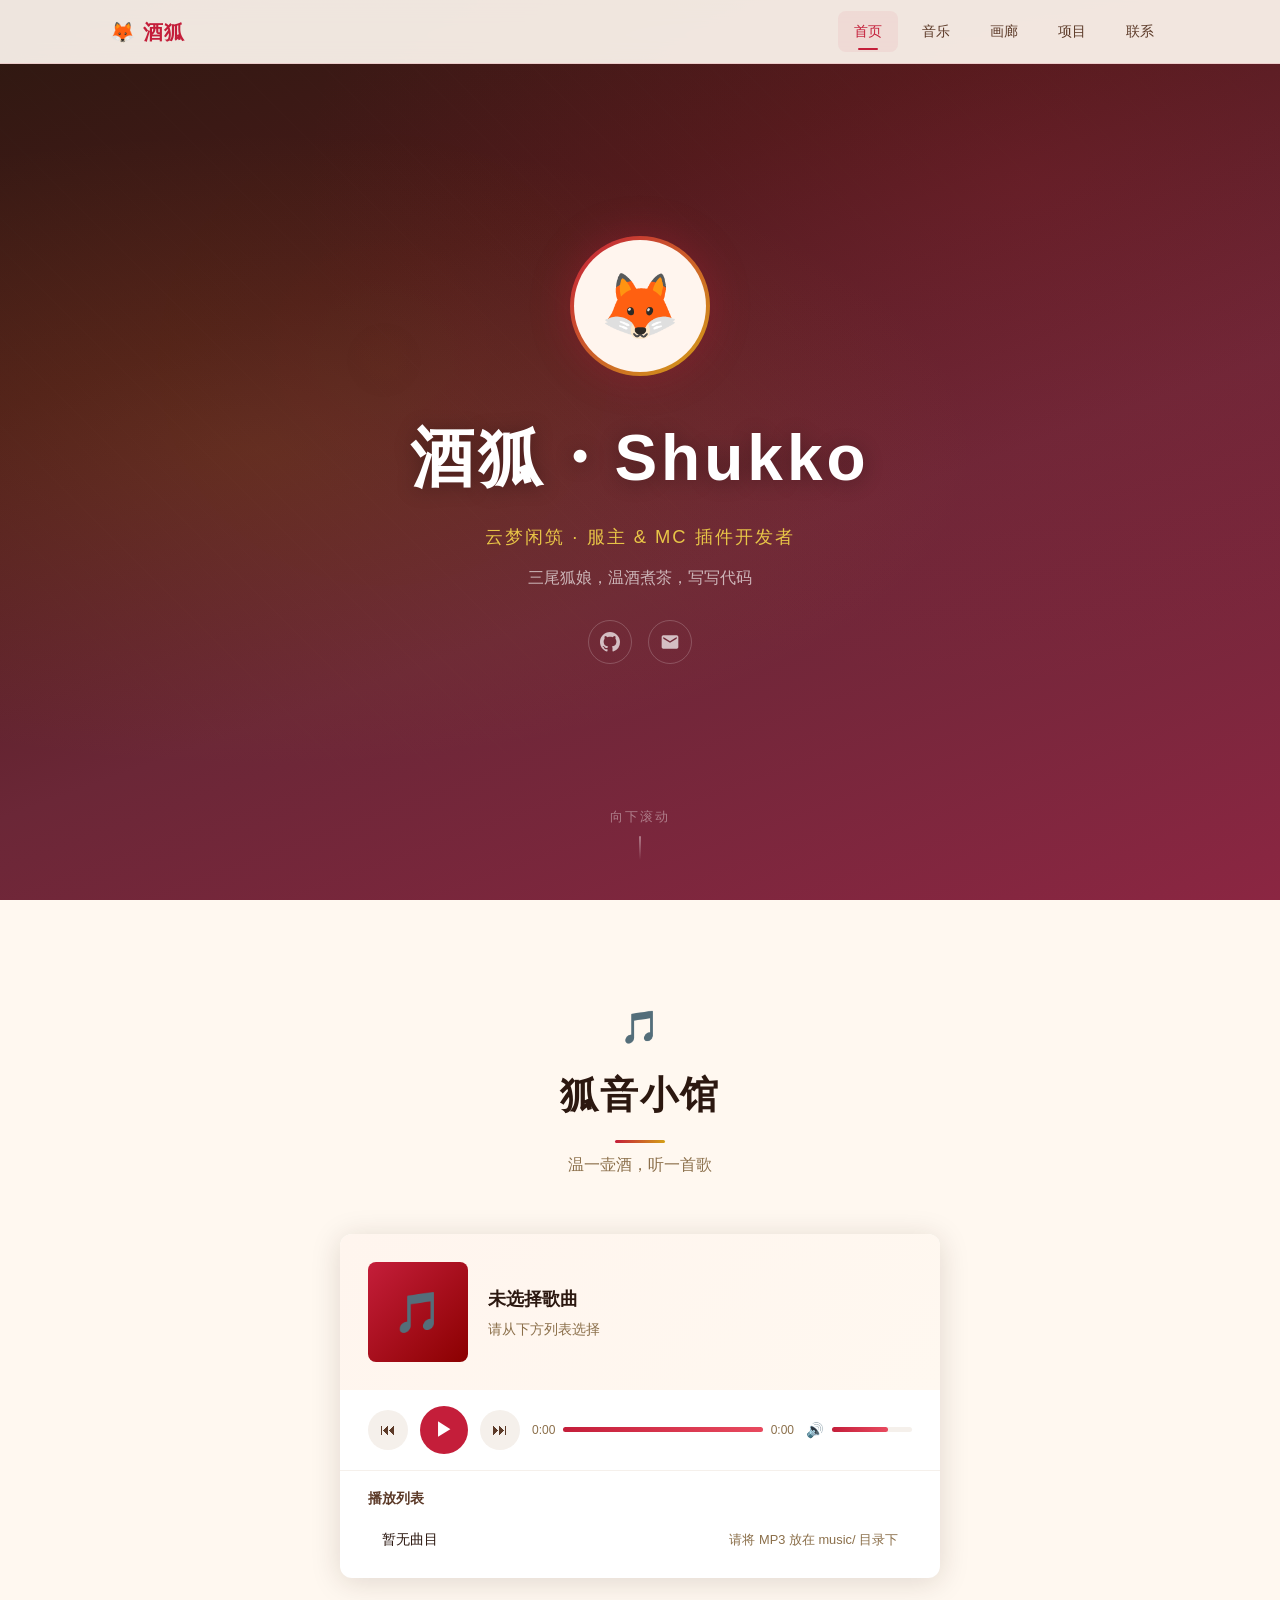
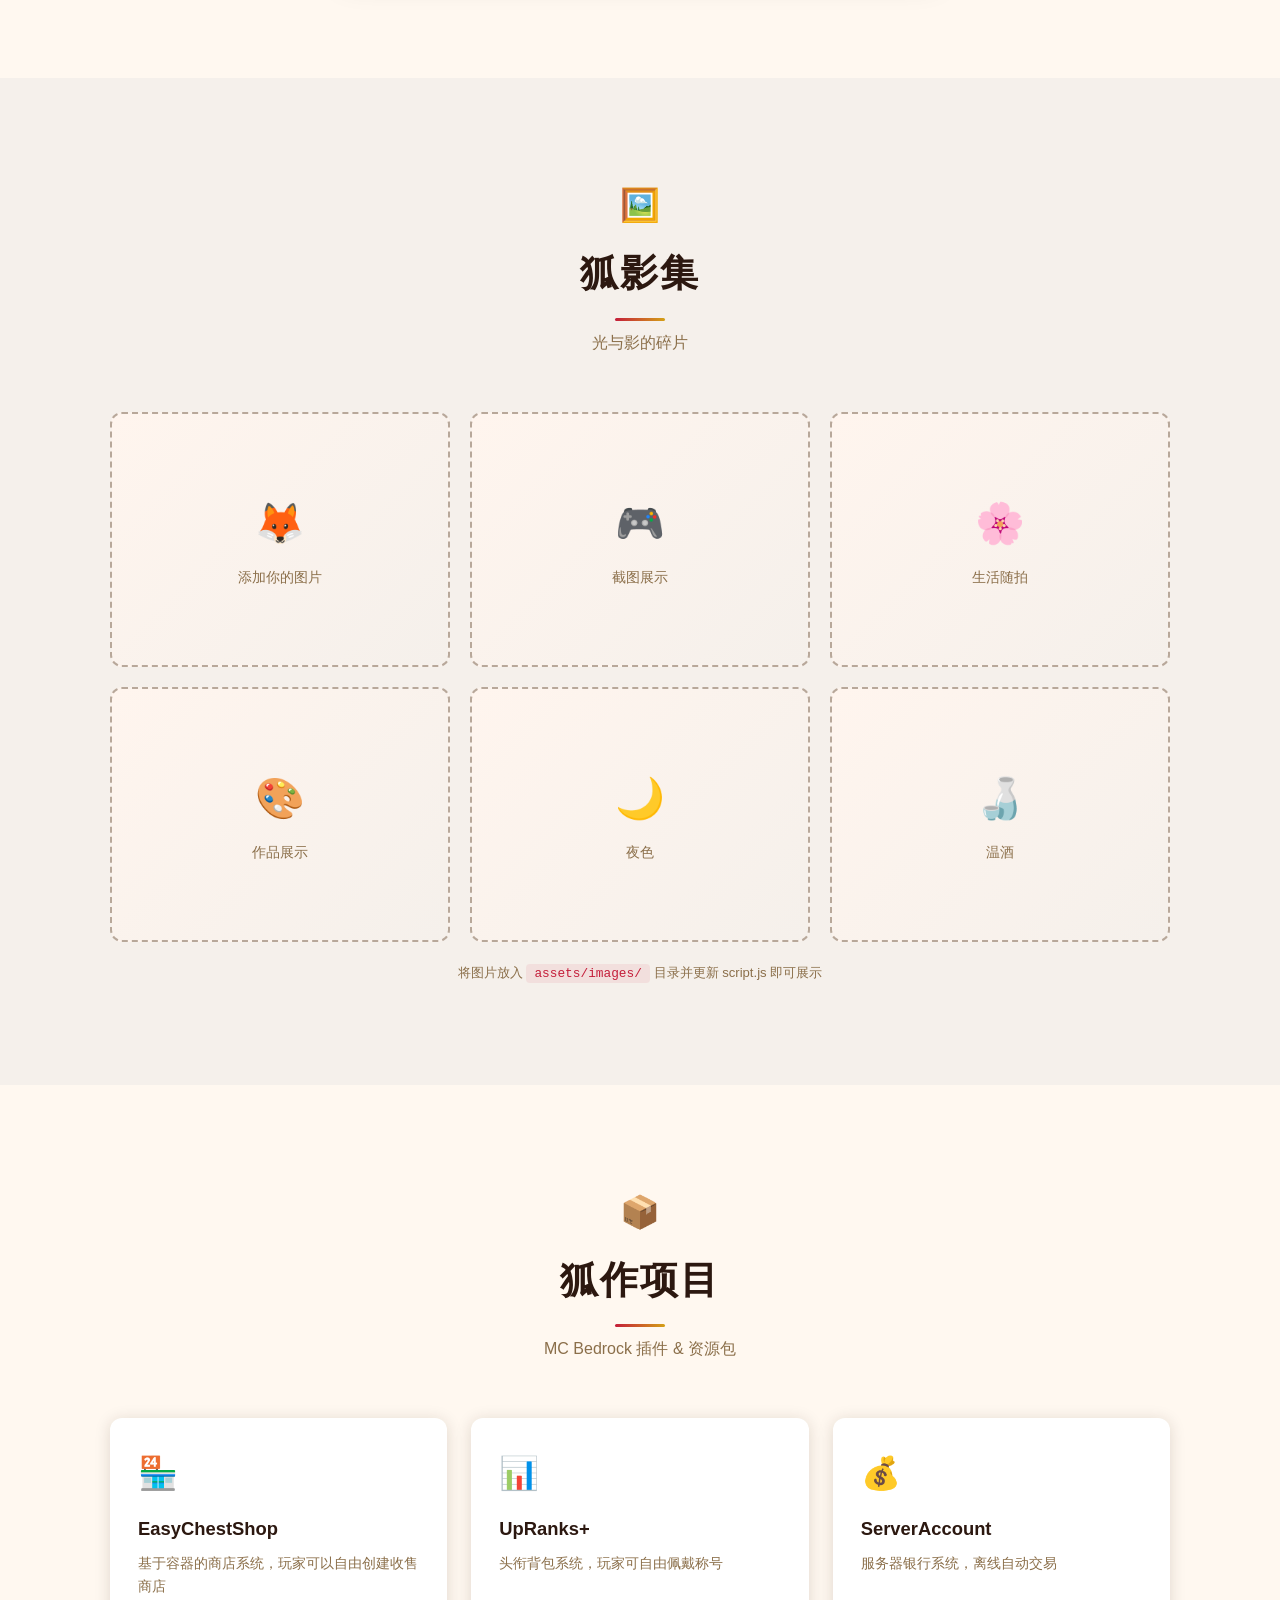
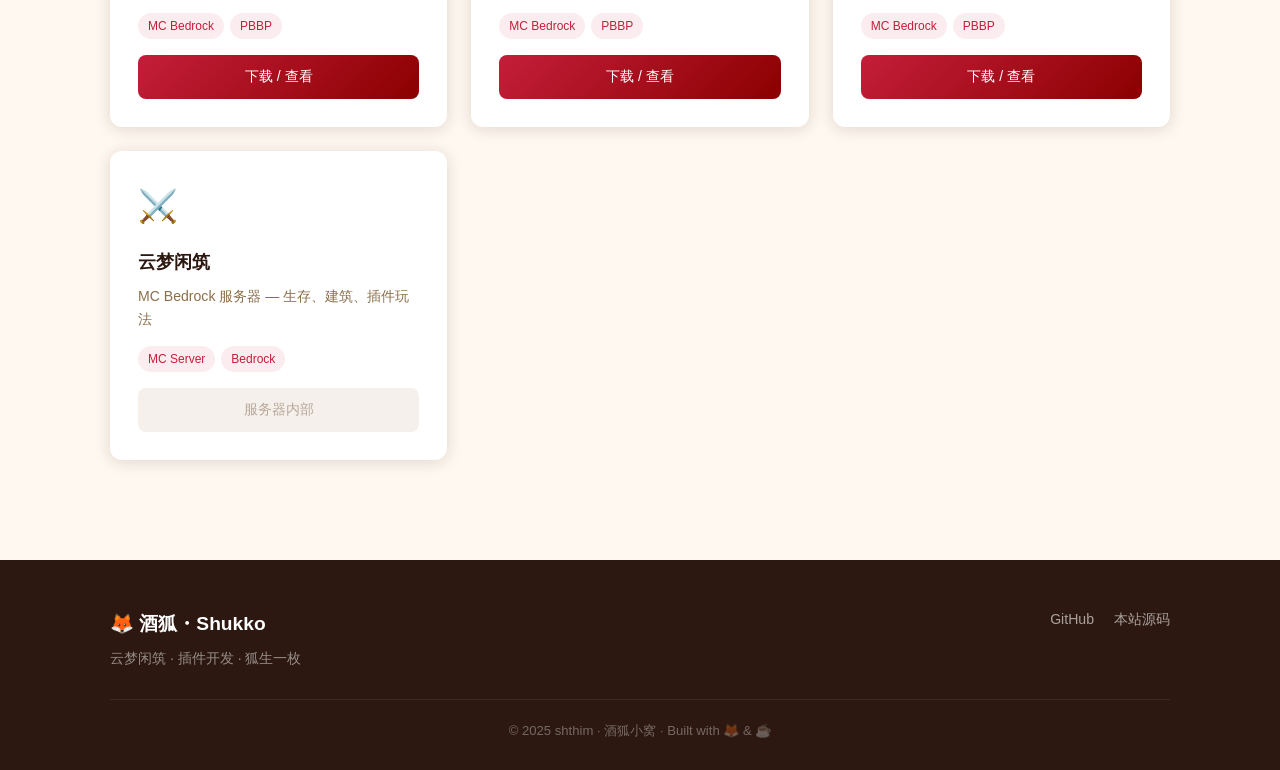
==== index.html @ 6775332d "🎉 初版：酒狐风个人主页 - 酒狐风格 UI（红白暖色调 × 和风设计） - 音乐播放器（狐音小馆） - 图片画廊（狐影集）带 Lightbox - 项目展示与下载（狐作项目） - 响应式布局" ====
<!DOCTYPE html>
<html lang="zh-CN">
<head>
  <meta charset="UTF-8">
  <meta name="viewport" content="width=device-width, initial-scale=1.0">
  <title>酒狐・Shukko | shthim</title>
  <meta name="description" content="酒狐的个人小窝 — 云梦闲筑服主，MC Bedrock 插件开发者">
  <link rel="stylesheet" href="css/style.css">
  <link rel="icon" href="data:image/svg+xml,<svg xmlns='http://www.w3.org/2000/svg' viewBox='0 0 100 100'><text y='.9em' font-size='90'>🦊</text></svg>">
</head>
<body>

  <!-- ============ 导航栏 ============ -->
  <header class="header" id="header">
    <nav class="nav container">
      <a href="#home" class="nav-logo">🦊 酒狐</a>
      <div class="nav-menu" id="nav-menu">
        <ul class="nav-list">
          <li><a href="#home" class="nav-link active">首页</a></li>
          <li><a href="#music" class="nav-link">音乐</a></li>
          <li><a href="#gallery" class="nav-link">画廊</a></li>
          <li><a href="#projects" class="nav-link">项目</a></li>
          <li><a href="#contact" class="nav-link">联系</a></li>
        </ul>
      </div>
      <button class="nav-toggle" id="nav-toggle" aria-label="菜单">
        <span></span><span></span><span></span>
      </button>
    </nav>
  </header>

  <!-- ============ Hero 区域 ============ -->
  <section class="hero" id="home">
    <div class="hero-overlay"></div>
    <div class="hero-bg-pattern"></div>
    <div class="hero-content container">
      <div class="hero-avatar">
        <div class="avatar-frame">
          <div class="avatar-placeholder">🦊</div>
        </div>
      </div>
      <h1 class="hero-title">酒狐・Shukko</h1>
      <p class="hero-subtitle">云梦闲筑 · 服主 &amp; MC 插件开发者</p>
      <p class="hero-desc">三尾狐娘，温酒煮茶，写写代码</p>
      <div class="hero-social">
        <a href="https://github.com/shthim" target="_blank" rel="noopener" class="social-link" title="GitHub">
          <svg viewBox="0 0 24 24" fill="currentColor"><path d="M12 0C5.37 0 0 5.37 0 12c0 5.31 3.435 9.795 8.205 11.385.6.105.825-.255.825-.57 0-.285-.015-1.23-.015-2.235-3.015.555-3.795-.735-4.035-1.41-.135-.345-.72-1.41-1.23-1.695-.42-.225-1.02-.78-.015-.795.945-.015 1.62.87 1.845 1.23 1.08 1.815 2.805 1.305 3.495.99.105-.78.42-1.305.765-1.605-2.67-.3-5.46-1.335-5.46-5.925 0-1.305.465-2.385 1.23-3.225-.12-.3-.54-1.53.12-3.18 0 0 1.005-.315 3.3 1.23.96-.27 1.98-.405 3-.405s2.04.135 3 .405c2.295-1.56 3.3-1.23 3.3-1.23.66 1.65.24 2.88.12 3.18.765.84 1.23 1.905 1.23 3.225 0 4.605-2.805 5.625-5.475 5.925.435.375.81 1.095.81 2.22 0 1.605-.015 2.895-.015 3.3 0 .315.225.69.825.57A12.02 12.02 0 0024 12c0-6.63-5.37-12-12-12z"/></svg>
        </a>
        <a href="mailto:shthim@users.noreply.github.com" class="social-link" title="邮箱">
          <svg viewBox="0 0 24 24" fill="currentColor"><path d="M20 4H4c-1.1 0-2 .9-2 2v12c0 1.1.9 2 2 2h16c1.1 0 2-.9 2-2V6c0-1.1-.9-2-2-2zm0 4l-8 5-8-5V6l8 5 8-5v2z"/></svg>
        </a>
      </div>
    </div>
    <div class="scroll-indicator">
      <span>向下滚动</span>
      <div class="scroll-arrow"></div>
    </div>
  </section>

  <!-- ============ 音乐播放器 ============ -->
  <section class="section" id="music">
    <div class="container">
      <div class="section-header">
        <span class="section-icon">🎵</span>
        <h2 class="section-title">狐音小馆</h2>
        <p class="section-desc">温一壶酒，听一首歌</p>
      </div>
      <div class="music-player">
        <div class="player-cover">
          <div class="cover-art" id="cover-art">
            <div class="cover-placeholder">🎵</div>
          </div>
          <div class="player-info">
            <h3 class="track-title" id="track-title">未选择歌曲</h3>
            <p class="track-artist" id="track-artist">请从下方列表选择</p>
          </div>
        </div>
        <div class="player-controls">
          <button class="ctrl-btn" id="prev-btn" title="上一首">⏮</button>
          <button class="ctrl-btn ctrl-primary" id="play-btn" title="播放/暂停">▶</button>
          <button class="ctrl-btn" id="next-btn" title="下一首">⏭</button>
          <div class="progress-area">
            <span class="time" id="current-time">0:00</span>
            <div class="progress-bar" id="progress-bar">
              <div class="progress-fill" id="progress-fill"></div>
            </div>
            <span class="time" id="total-time">0:00</span>
          </div>
          <div class="volume-area">
            <span class="vol-icon">🔊</span>
            <div class="volume-bar" id="volume-bar">
              <div class="volume-fill" id="volume-fill" style="width:70%"></div>
            </div>
          </div>
        </div>
        <div class="playlist">
          <h4 class="playlist-title">播放列表</h4>
          <ul class="playlist-list" id="playlist">
            <li class="playlist-item" data-src="" data-title="暂无曲目" data-artist="请添加音乐文件">
              <span class="pl-title">暂无曲目</span>
              <span class="pl-artist">请将 MP3 放在 music/ 目录下</span>
            </li>
          </ul>
        </div>
      </div>
    </div>
  </section>

  <!-- ============ 画廊 ============ -->
  <section class="section section-alt" id="gallery">
    <div class="container">
      <div class="section-header">
        <span class="section-icon">🖼️</span>
        <h2 class="section-title">狐影集</h2>
        <p class="section-desc">光与影的碎片</p>
      </div>
      <div class="gallery-grid" id="gallery-grid">
        <!-- 占位卡片 -->
        <div class="gallery-item placeholder">
          <div class="gallery-inner">
            <span class="gallery-emoji">🦊</span>
            <p>添加你的图片</p>
          </div>
        </div>
        <div class="gallery-item placeholder">
          <div class="gallery-inner">
            <span class="gallery-emoji">🎮</span>
            <p>截图展示</p>
          </div>
        </div>
        <div class="gallery-item placeholder">
          <div class="gallery-inner">
            <span class="gallery-emoji">🌸</span>
            <p>生活随拍</p>
          </div>
        </div>
        <div class="gallery-item placeholder">
          <div class="gallery-inner">
            <span class="gallery-emoji">🎨</span>
            <p>作品展示</p>
          </div>
        </div>
        <div class="gallery-item placeholder">
          <div class="gallery-inner">
            <span class="gallery-emoji">🌙</span>
            <p>夜色</p>
          </div>
        </div>
        <div class="gallery-item placeholder">
          <div class="gallery-inner">
            <span class="gallery-emoji">🍶</span>
            <p>温酒</p>
          </div>
        </div>
      </div>
      <p class="gallery-hint">将图片放入 <code>assets/images/</code> 目录并更新 script.js 即可展示</p>
    </div>
  </section>

  <!-- ============ 项目下载 ============ -->
  <section class="section" id="projects">
    <div class="container">
      <div class="section-header">
        <span class="section-icon">📦</span>
        <h2 class="section-title">狐作项目</h2>
        <p class="section-desc">MC Bedrock 插件 &amp; 资源包</p>
      </div>
      <div class="project-grid" id="project-grid">
        <div class="project-card">
          <div class="project-icon">🏪</div>
          <h3 class="project-name">EasyChestShop</h3>
          <p class="project-desc">基于容器的商店系统，玩家可以自由创建收售商店</p>
          <div class="project-tags">
            <span class="tag">MC Bedrock</span>
            <span class="tag">PBBP</span>
          </div>
          <a href="https://github.com/shthim/EasyChestShop" target="_blank" rel="noopener" class="project-btn">下载 / 查看</a>
        </div>
        <div class="project-card">
          <div class="project-icon">📊</div>
          <h3 class="project-name">UpRanks+</h3>
          <p class="project-desc">头衔背包系统，玩家可自由佩戴称号</p>
          <div class="project-tags">
            <span class="tag">MC Bedrock</span>
            <span class="tag">PBBP</span>
          </div>
          <a href="https://github.com/shthim/UpRanks" target="_blank" rel="noopener" class="project-btn">下载 / 查看</a>
        </div>
        <div class="project-card">
          <div class="project-icon">💰</div>
          <h3 class="project-name">ServerAccount</h3>
          <p class="project-desc">服务器银行系统，离线自动交易</p>
          <div class="project-tags">
            <span class="tag">MC Bedrock</span>
            <span class="tag">PBBP</span>
          </div>
          <a href="https://github.com/shthim/ServerAccount" target="_blank" rel="noopener" class="project-btn">下载 / 查看</a>
        </div>
        <div class="project-card">
          <div class="project-icon">⚔️</div>
          <h3 class="project-name">云梦闲筑</h3>
          <p class="project-desc">MC Bedrock 服务器 — 生存、建筑、插件玩法</p>
          <div class="project-tags">
            <span class="tag">MC Server</span>
            <span class="tag">Bedrock</span>
          </div>
          <span class="project-btn disabled">服务器内部</span>
        </div>
      </div>
    </div>
  </section>

  <!-- ============ 联系 / 底部 ============ -->
  <footer class="footer" id="contact">
    <div class="container">
      <div class="footer-content">
        <div class="footer-info">
          <h3>🦊 酒狐・Shukko</h3>
          <p>云梦闲筑 · 插件开发 · 狐生一枚</p>
        </div>
        <div class="footer-links">
          <a href="https://github.com/shthim" target="_blank" rel="noopener">GitHub</a>
          <a href="https://github.com/shthim/shthim.github.io" target="_blank" rel="noopener">本站源码</a>
        </div>
      </div>
      <div class="footer-bottom">
        <p>&copy; 2025 shthim · 酒狐小窝 · Built with 🦊 &amp; ☕</p>
      </div>
    </div>
  </footer>

  <!-- ============ Lightbox ============ -->
  <div class="lightbox" id="lightbox">
    <button class="lightbox-close" id="lightbox-close">&times;</button>
    <img class="lightbox-img" id="lightbox-img" src="" alt="">
  </div>

  <script src="js/script.js"></script>
</body>
</html>
---- css/style.css ----
/* =============================================
   酒狐・Shukko — 个人主页样式
   和风红白暖色调 · 日式狐娘风格
   ============================================= */

/* ---------- 基础重置 ---------- */
*, *::before, *::after {
  margin: 0;
  padding: 0;
  box-sizing: border-box;
}

:root {
  /* 酒狐配色 */
  --crimson:      #C41E3A;
  --crimson-dark: #8B0000;
  --crimson-light:#E84A5F;
  --gold:         #D4A017;
  --gold-light:   #E8C547;
  --warm-white:   #FFF8F0;
  --cream:        #FFF5EE;
  --ivory:        #FFFFF0;
  --brown-dark:   #2C1810;
  --brown-mid:    #5C3A28;
  --brown-light:  #8B6F4A;
  --gray-soft:    #F5F0EB;
  --gray-mid:     #B8A89A;
  --shadow:       rgba(44, 24, 16, 0.15);

  /* 尺寸 */
  --max-width: 1100px;
  --header-h: 64px;
  --radius: 12px;
  --radius-sm: 8px;

  /* 过渡 */
  --transition: 0.3s cubic-bezier(0.4, 0, 0.2, 1);
}

html {
  scroll-behavior: smooth;
  font-size: 16px;
}

body {
  font-family: -apple-system, BlinkMacSystemFont, "Segoe UI", "Noto Sans SC", "PingFang SC", "Microsoft YaHei", sans-serif;
  background: var(--warm-white);
  color: var(--brown-dark);
  line-height: 1.7;
  overflow-x: hidden;
}

a { text-decoration: none; color: inherit; }
ul { list-style: none; }
img { max-width: 100%; display: block; }

.container {
  max-width: var(--max-width);
  margin: 0 auto;
  padding: 0 20px;
}

/* ---------- 导航栏 ---------- */
.header {
  position: fixed;
  top: 0;
  left: 0;
  right: 0;
  height: var(--header-h);
  background: rgba(255, 248, 240, 0.92);
  backdrop-filter: blur(12px);
  -webkit-backdrop-filter: blur(12px);
  border-bottom: 1px solid rgba(196, 30, 58, 0.12);
  z-index: 1000;
  transition: var(--transition);
}

.header.scrolled {
  box-shadow: 0 2px 20px var(--shadow);
}

.nav {
  display: flex;
  align-items: center;
  justify-content: space-between;
  height: 100%;
}

.nav-logo {
  font-size: 1.25rem;
  font-weight: 700;
  color: var(--crimson);
  letter-spacing: 1px;
}

.nav-logo:hover {
  color: var(--crimson-dark);
}

.nav-list {
  display: flex;
  gap: 8px;
}

.nav-link {
  display: block;
  padding: 8px 16px;
  font-size: 0.9rem;
  color: var(--brown-mid);
  border-radius: var(--radius-sm);
  transition: var(--transition);
  position: relative;
}

.nav-link:hover,
.nav-link.active {
  color: var(--crimson);
  background: rgba(196, 30, 58, 0.06);
}

.nav-link.active::after {
  content: '';
  position: absolute;
  bottom: 2px;
  left: 50%;
  transform: translateX(-50%);
  width: 20px;
  height: 2px;
  background: var(--crimson);
  border-radius: 1px;
}

/* Hamburger */
.nav-toggle {
  display: none;
  flex-direction: column;
  justify-content: center;
  gap: 5px;
  width: 36px;
  height: 36px;
  background: none;
  border: none;
  cursor: pointer;
  padding: 6px;
}

.nav-toggle span {
  display: block;
  width: 100%;
  height: 2px;
  background: var(--brown-dark);
  border-radius: 2px;
  transition: var(--transition);
}

.nav-toggle.active span:nth-child(1) {
  transform: rotate(45deg) translate(5px, 5px);
}
.nav-toggle.active span:nth-child(2) {
  opacity: 0;
}
.nav-toggle.active span:nth-child(3) {
  transform: rotate(-45deg) translate(5px, -5px);
}

/* ---------- Hero 区域 ---------- */
.hero {
  position: relative;
  min-height: 100vh;
  display: flex;
  align-items: center;
  justify-content: center;
  background: linear-gradient(160deg, #2C1810 0%, #4A1A1A 30%, #6B2737 60%, #8B2642 100%);
  overflow: hidden;
}

.hero-overlay {
  position: absolute;
  inset: 0;
  background:
    radial-gradient(ellipse at 20% 50%, rgba(212, 160, 23, 0.12) 0%, transparent 50%),
    radial-gradient(ellipse at 80% 20%, rgba(196, 30, 58, 0.15) 0%, transparent 50%);
}

.hero-bg-pattern {
  position: absolute;
  inset: 0;
  opacity: 0.04;
  background-image:
    repeating-linear-gradient(45deg, transparent, transparent 20px, rgba(255,255,255,0.1) 20px, rgba(255,255,255,0.1) 21px),
    radial-gradient(circle at 30% 40%, rgba(212,160,23,0.2) 0%, transparent 40%);
}

.hero-content {
  position: relative;
  z-index: 2;
  text-align: center;
  padding: 80px 20px;
}

.hero-avatar {
  margin-bottom: 28px;
}

.avatar-frame {
  width: 140px;
  height: 140px;
  margin: 0 auto;
  border-radius: 50%;
  background: linear-gradient(135deg, var(--crimson), var(--gold));
  padding: 4px;
  animation: avatar-glow 3s ease-in-out infinite;
  box-shadow: 0 0 40px rgba(196, 30, 58, 0.3);
}

@keyframes avatar-glow {
  0%, 100% { box-shadow: 0 0 40px rgba(196, 30, 58, 0.3); }
  50% { box-shadow: 0 0 60px rgba(212, 160, 23, 0.4); }
}

.avatar-placeholder {
  width: 100%;
  height: 100%;
  border-radius: 50%;
  background: var(--cream);
  display: flex;
  align-items: center;
  justify-content: center;
  font-size: 4rem;
}

.hero-title {
  font-size: clamp(2.5rem, 6vw, 4rem);
  font-weight: 800;
  color: #fff;
  letter-spacing: 4px;
  text-shadow: 0 2px 20px rgba(0,0,0,0.3);
  margin-bottom: 8px;
}

.hero-subtitle {
  font-size: 1.15rem;
  color: var(--gold-light);
  font-weight: 500;
  letter-spacing: 2px;
  margin-bottom: 12px;
}

.hero-desc {
  font-size: 1rem;
  color: rgba(255,255,255,0.65);
  margin-bottom: 28px;
}

.hero-social {
  display: flex;
  justify-content: center;
  gap: 16px;
}

.social-link {
  display: flex;
  align-items: center;
  justify-content: center;
  width: 44px;
  height: 44px;
  border-radius: 50%;
  color: rgba(255,255,255,0.7);
  border: 1px solid rgba(255,255,255,0.2);
  transition: var(--transition);
}

.social-link svg {
  width: 20px;
  height: 20px;
}

.social-link:hover {
  color: var(--gold-light);
  border-color: var(--gold-light);
  background: rgba(212, 160, 23, 0.1);
  transform: translateY(-3px);
}

/* 滚动指示 */
.scroll-indicator {
  position: absolute;
  bottom: 40px;
  left: 50%;
  transform: translateX(-50%);
  display: flex;
  flex-direction: column;
  align-items: center;
  gap: 8px;
  color: rgba(255,255,255,0.4);
  font-size: 0.8rem;
  letter-spacing: 2px;
  animation: scroll-bounce 2s ease-in-out infinite;
}

.scroll-arrow {
  width: 2px;
  height: 24px;
  background: linear-gradient(to bottom, rgba(255,255,255,0.4), transparent);
  border-radius: 1px;
}

@keyframes scroll-bounce {
  0%, 100% { transform: translateX(-50%) translateY(0); }
  50% { transform: translateX(-50%) translateY(8px); }
}

/* ---------- 通用 Section ---------- */
.section {
  padding: 100px 0;
}

.section-alt {
  background: var(--gray-soft);
}

.section-header {
  text-align: center;
  margin-bottom: 56px;
}

.section-icon {
  font-size: 2rem;
  display: block;
  margin-bottom: 8px;
}

.section-title {
  font-size: clamp(1.8rem, 4vw, 2.4rem);
  font-weight: 700;
  color: var(--brown-dark);
  letter-spacing: 2px;
  margin-bottom: 8px;
}

.section-title::after {
  content: '';
  display: block;
  width: 50px;
  height: 3px;
  background: linear-gradient(90deg, var(--crimson), var(--gold));
  margin: 12px auto 0;
  border-radius: 2px;
}

.section-desc {
  color: var(--brown-light);
  font-size: 1rem;
  margin-top: 4px;
}

/* ---------- 音乐播放器 ---------- */
.music-player {
  max-width: 600px;
  margin: 0 auto;
  background: #fff;
  border-radius: var(--radius);
  box-shadow: 0 4px 30px var(--shadow);
  overflow: hidden;
}

.player-cover {
  display: flex;
  gap: 20px;
  padding: 28px;
  background: linear-gradient(135deg, var(--cream), var(--warm-white));
  align-items: center;
}

.cover-art {
  width: 100px;
  height: 100px;
  border-radius: var(--radius-sm);
  overflow: hidden;
  flex-shrink: 0;
  background: linear-gradient(135deg, var(--crimson), var(--crimson-dark));
  display: flex;
  align-items: center;
  justify-content: center;
}

.cover-placeholder {
  font-size: 2.5rem;
}

.player-info {
  flex: 1;
  min-width: 0;
}

.track-title {
  font-size: 1.15rem;
  font-weight: 600;
  color: var(--brown-dark);
  white-space: nowrap;
  overflow: hidden;
  text-overflow: ellipsis;
  margin-bottom: 4px;
}

.track-artist {
  font-size: 0.85rem;
  color: var(--brown-light);
}

.player-controls {
  padding: 16px 28px;
  display: flex;
  align-items: center;
  gap: 12px;
  flex-wrap: wrap;
  background: #fff;
}

.ctrl-btn {
  width: 40px;
  height: 40px;
  border: none;
  border-radius: 50%;
  background: var(--gray-soft);
  color: var(--brown-mid);
  font-size: 1rem;
  cursor: pointer;
  transition: var(--transition);
  display: flex;
  align-items: center;
  justify-content: center;
}

.ctrl-btn:hover {
  background: rgba(196, 30, 58, 0.1);
  color: var(--crimson);
}

.ctrl-primary {
  width: 48px;
  height: 48px;
  background: var(--crimson);
  color: #fff;
  font-size: 1.2rem;
}

.ctrl-primary:hover {
  background: var(--crimson-dark);
  color: #fff;
}

.progress-area {
  flex: 1;
  display: flex;
  align-items: center;
  gap: 8px;
  min-width: 120px;
}

.time {
  font-size: 0.75rem;
  color: var(--brown-light);
  font-variant-numeric: tabular-nums;
  flex-shrink: 0;
}

.progress-bar,
.volume-bar {
  flex: 1;
  height: 5px;
  background: var(--gray-soft);
  border-radius: 3px;
  cursor: pointer;
  position: relative;
  min-width: 60px;
}

.progress-fill,
.volume-fill {
  height: 100%;
  background: linear-gradient(90deg, var(--crimson), var(--crimson-light));
  border-radius: 3px;
  position: relative;
  transition: width 0.1s linear;
}

.progress-fill::after,
.volume-fill::after {
  content: '';
  position: absolute;
  right: -5px;
  top: 50%;
  transform: translateY(-50%);
  width: 11px;
  height: 11px;
  border-radius: 50%;
  background: var(--crimson);
  border: 2px solid #fff;
  box-shadow: 0 1px 4px rgba(0,0,0,0.15);
  opacity: 0;
  transition: opacity 0.2s;
}

.progress-bar:hover .progress-fill::after,
.volume-bar:hover .volume-fill::after {
  opacity: 1;
}

.volume-area {
  display: flex;
  align-items: center;
  gap: 8px;
  flex-shrink: 0;
}

.vol-icon {
  font-size: 0.9rem;
  cursor: pointer;
}

.volume-bar {
  width: 80px;
  min-width: 60px;
}

/* 播放列表 */
.playlist {
  border-top: 1px solid var(--gray-soft);
  padding: 16px 28px;
  max-height: 220px;
  overflow-y: auto;
}

.playlist-title {
  font-size: 0.85rem;
  font-weight: 600;
  color: var(--brown-mid);
  margin-bottom: 8px;
}

.playlist-list {
  display: flex;
  flex-direction: column;
  gap: 4px;
}

.playlist-item {
  display: flex;
  justify-content: space-between;
  align-items: center;
  padding: 10px 14px;
  border-radius: var(--radius-sm);
  cursor: pointer;
  transition: var(--transition);
  font-size: 0.88rem;
}

.playlist-item:hover {
  background: var(--gray-soft);
}

.playlist-item.active {
  background: rgba(196, 30, 58, 0.08);
  color: var(--crimson);
  font-weight: 500;
}

.pl-title {
  font-weight: 500;
  flex: 1;
}

.pl-artist {
  color: var(--brown-light);
  font-size: 0.8rem;
  flex-shrink: 0;
}

/* ---------- 画廊 ---------- */
.gallery-grid {
  display: grid;
  grid-template-columns: repeat(auto-fill, minmax(280px, 1fr));
  gap: 20px;
}

.gallery-item {
  border-radius: var(--radius);
  overflow: hidden;
  aspect-ratio: 4/3;
  cursor: pointer;
  position: relative;
  transition: var(--transition);
}

.gallery-item:hover {
  transform: translateY(-4px);
  box-shadow: 0 8px 30px var(--shadow);
}

.gallery-item img {
  width: 100%;
  height: 100%;
  object-fit: cover;
  transition: transform 0.5s;
}

.gallery-item:hover img {
  transform: scale(1.05);
}

.gallery-item.placeholder {
  background: linear-gradient(135deg, var(--cream), var(--gray-soft));
  border: 2px dashed var(--gray-mid);
  display: flex;
  align-items: center;
  justify-content: center;
}

.gallery-inner {
  text-align: center;
  color: var(--brown-light);
}

.gallery-emoji {
  font-size: 2.5rem;
  display: block;
  margin-bottom: 8px;
}

.gallery-inner p {
  font-size: 0.9rem;
}

.gallery-hint {
  text-align: center;
  margin-top: 20px;
  font-size: 0.82rem;
  color: var(--brown-light);
}

.gallery-hint code {
  background: rgba(196, 30, 58, 0.08);
  color: var(--crimson);
  padding: 2px 8px;
  border-radius: 4px;
  font-size: 0.8rem;
}

/* ---------- Lightbox ---------- */
.lightbox {
  display: none;
  position: fixed;
  inset: 0;
  background: rgba(0,0,0,0.85);
  z-index: 2000;
  align-items: center;
  justify-content: center;
  padding: 40px;
  animation: lightbox-in 0.3s ease;
}

.lightbox.show {
  display: flex;
}

@keyframes lightbox-in {
  from { opacity: 0; }
  to { opacity: 1; }
}

.lightbox-img {
  max-width: 90vw;
  max-height: 90vh;
  object-fit: contain;
  border-radius: var(--radius-sm);
  box-shadow: 0 20px 60px rgba(0,0,0,0.5);
}

.lightbox-close {
  position: absolute;
  top: 20px;
  right: 28px;
  background: none;
  border: none;
  color: #fff;
  font-size: 2.5rem;
  cursor: pointer;
  opacity: 0.7;
  transition: var(--transition);
  width: 48px;
  height: 48px;
  display: flex;
  align-items: center;
  justify-content: center;
}

.lightbox-close:hover {
  opacity: 1;
}

/* ---------- 项目卡片 ---------- */
.project-grid {
  display: grid;
  grid-template-columns: repeat(auto-fill, minmax(280px, 1fr));
  gap: 24px;
}

.project-card {
  background: #fff;
  border-radius: var(--radius);
  padding: 28px;
  box-shadow: 0 2px 16px var(--shadow);
  transition: var(--transition);
  display: flex;
  flex-direction: column;
}

.project-card:hover {
  transform: translateY(-4px);
  box-shadow: 0 8px 30px var(--shadow);
}

.project-icon {
  font-size: 2rem;
  margin-bottom: 12px;
}

.project-name {
  font-size: 1.15rem;
  font-weight: 700;
  color: var(--brown-dark);
  margin-bottom: 8px;
}

.project-desc {
  font-size: 0.88rem;
  color: var(--brown-light);
  line-height: 1.6;
  margin-bottom: 16px;
  flex: 1;
}

.project-tags {
  display: flex;
  flex-wrap: wrap;
  gap: 6px;
  margin-bottom: 16px;
}

.tag {
  display: inline-block;
  padding: 3px 10px;
  font-size: 0.75rem;
  border-radius: 20px;
  background: rgba(196, 30, 58, 0.08);
  color: var(--crimson);
  font-weight: 500;
}

.project-btn {
  display: inline-block;
  padding: 10px 20px;
  border-radius: var(--radius-sm);
  background: linear-gradient(135deg, var(--crimson), var(--crimson-dark));
  color: #fff;
  font-size: 0.88rem;
  font-weight: 500;
  text-align: center;
  transition: var(--transition);
}

.project-btn:hover {
  transform: translateY(-2px);
  box-shadow: 0 4px 12px rgba(196, 30, 58, 0.3);
}

.project-btn.disabled {
  background: var(--gray-soft);
  color: var(--gray-mid);
  cursor: default;
  pointer-events: none;
}

/* ---------- 底部 ---------- */
.footer {
  background: var(--brown-dark);
  color: rgba(255,255,255,0.7);
  padding: 48px 0 28px;
}

.footer-content {
  display: flex;
  justify-content: space-between;
  align-items: flex-start;
  flex-wrap: wrap;
  gap: 24px;
  margin-bottom: 28px;
}

.footer-info h3 {
  font-size: 1.2rem;
  color: #fff;
  margin-bottom: 6px;
}

.footer-info p {
  font-size: 0.88rem;
  color: rgba(255,255,255,0.5);
}

.footer-links {
  display: flex;
  gap: 20px;
}

.footer-links a {
  font-size: 0.88rem;
  color: rgba(255,255,255,0.6);
  transition: var(--transition);
}

.footer-links a:hover {
  color: var(--gold-light);
}

.footer-bottom {
  text-align: center;
  padding-top: 20px;
  border-top: 1px solid rgba(255,255,255,0.08);
  font-size: 0.82rem;
  color: rgba(255,255,255,0.35);
}

/* ---------- 响应式 ---------- */
@media (max-width: 768px) {
  .nav-toggle {
    display: flex;
  }

  .nav-menu {
    position: fixed;
    top: var(--header-h);
    left: 0;
    right: 0;
    background: rgba(255,248,240,0.97);
    backdrop-filter: blur(12px);
    padding: 20px;
    transform: translateY(-100%);
    opacity: 0;
    pointer-events: none;
    transition: var(--transition);
    border-bottom: 1px solid rgba(196,30,58,0.1);
  }

  .nav-menu.show {
    transform: translateY(0);
    opacity: 1;
    pointer-events: auto;
  }

  .nav-list {
    flex-direction: column;
    gap: 4px;
  }

  .player-cover {
    flex-direction: column;
    text-align: center;
    padding: 20px;
  }

  .player-controls {
    padding: 12px 16px;
    justify-content: center;
  }

  .progress-area {
    width: 100%;
    order: 10;
  }

  .volume-area {
    display: none;
  }

  .gallery-grid {
    grid-template-columns: repeat(auto-fill, minmax(160px, 1fr));
    gap: 12px;
  }

  .project-grid {
    grid-template-columns: 1fr;
  }

  .footer-content {
    flex-direction: column;
    text-align: center;
  }

  .footer-links {
    justify-content: center;
  }

  .hero-title {
    letter-spacing: 2px;
  }
}

@media (max-width: 480px) {
  .section {
    padding: 60px 0;
  }

  .gallery-grid {
    grid-template-columns: repeat(2, 1fr);
  }

  .avatar-frame {
    width: 100px;
    height: 100px;
  }

  .avatar-placeholder {
    font-size: 3rem;
  }
}

/* ---------- 滚动条美化 ---------- */
::-webkit-scrollbar {
  width: 6px;
}

::-webkit-scrollbar-track {
  background: var(--warm-white);
}

::-webkit-scrollbar-thumb {
  background: var(--gray-mid);
  border-radius: 3px;
}

::-webkit-scrollbar-thumb:hover {
  background: var(--brown-light);
}

/* ---------- 淡入动画 ---------- */
.fade-in {
  opacity: 0;
  transform: translateY(30px);
  transition: opacity 0.6s ease, transform 0.6s ease;
}

.fade-in.visible {
  opacity: 1;
  transform: translateY(0);
}
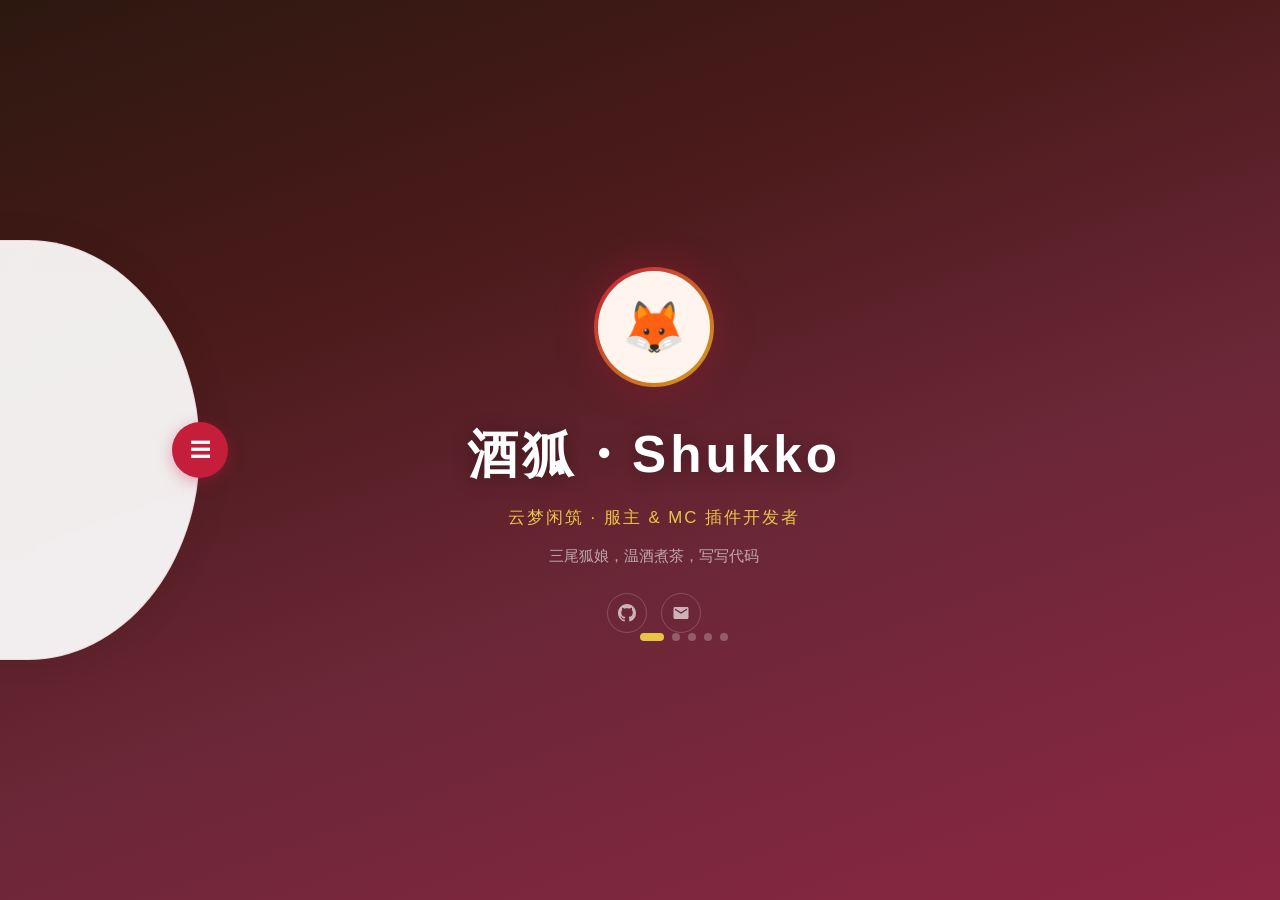
==== commit 0312b190: "refactor: 极简SPA布局 + 左侧半圆导航 + 滑动切页" ====
--- a/index.html
+++ b/index.html
@@ -3,231 +3,247 @@
 <head>
   <meta charset="UTF-8">
   <meta name="viewport" content="width=device-width, initial-scale=1.0">
-  <title>酒狐・Shukko | shthim</title>
+  <title>酒狐・Shukko</title>
   <meta name="description" content="酒狐的个人小窝 — 云梦闲筑服主，MC Bedrock 插件开发者">
   <link rel="stylesheet" href="css/style.css">
   <link rel="icon" href="data:image/svg+xml,<svg xmlns='http://www.w3.org/2000/svg' viewBox='0 0 100 100'><text y='.9em' font-size='90'>🦊</text></svg>">
 </head>
 <body>
 
-  <!-- ============ 导航栏 ============ -->
-  <header class="header" id="header">
-    <nav class="nav container">
-      <a href="#home" class="nav-logo">🦊 酒狐</a>
-      <div class="nav-menu" id="nav-menu">
-        <ul class="nav-list">
-          <li><a href="#home" class="nav-link active">首页</a></li>
-          <li><a href="#music" class="nav-link">音乐</a></li>
-          <li><a href="#gallery" class="nav-link">画廊</a></li>
-          <li><a href="#projects" class="nav-link">项目</a></li>
-          <li><a href="#contact" class="nav-link">联系</a></li>
-        </ul>
-      </div>
-      <button class="nav-toggle" id="nav-toggle" aria-label="菜单">
-        <span></span><span></span><span></span>
-      </button>
-    </nav>
-  </header>
-
-  <!-- ============ Hero 区域 ============ -->
-  <section class="hero" id="home">
-    <div class="hero-overlay"></div>
-    <div class="hero-bg-pattern"></div>
-    <div class="hero-content container">
-      <div class="hero-avatar">
-        <div class="avatar-frame">
-          <div class="avatar-placeholder">🦊</div>
-        </div>
-      </div>
-      <h1 class="hero-title">酒狐・Shukko</h1>
-      <p class="hero-subtitle">云梦闲筑 · 服主 &amp; MC 插件开发者</p>
-      <p class="hero-desc">三尾狐娘，温酒煮茶，写写代码</p>
-      <div class="hero-social">
-        <a href="https://github.com/shthim" target="_blank" rel="noopener" class="social-link" title="GitHub">
-          <svg viewBox="0 0 24 24" fill="currentColor"><path d="M12 0C5.37 0 0 5.37 0 12c0 5.31 3.435 9.795 8.205 11.385.6.105.825-.255.825-.57 0-.285-.015-1.23-.015-2.235-3.015.555-3.795-.735-4.035-1.41-.135-.345-.72-1.41-1.23-1.695-.42-.225-1.02-.78-.015-.795.945-.015 1.62.87 1.845 1.23 1.08 1.815 2.805 1.305 3.495.99.105-.78.42-1.305.765-1.605-2.67-.3-5.46-1.335-5.46-5.925 0-1.305.465-2.385 1.23-3.225-.12-.3-.54-1.53.12-3.18 0 0 1.005-.315 3.3 1.23.96-.27 1.98-.405 3-.405s2.04.135 3 .405c2.295-1.56 3.3-1.23 3.3-1.23.66 1.65.24 2.88.12 3.18.765.84 1.23 1.905 1.23 3.225 0 4.605-2.805 5.625-5.475 5.925.435.375.81 1.095.81 2.22 0 1.605-.015 2.895-.015 3.3 0 .315.225.69.825.57A12.02 12.02 0 0024 12c0-6.63-5.37-12-12-12z"/></svg>
-        </a>
-        <a href="mailto:shthim@users.noreply.github.com" class="social-link" title="邮箱">
-          <svg viewBox="0 0 24 24" fill="currentColor"><path d="M20 4H4c-1.1 0-2 .9-2 2v12c0 1.1.9 2 2 2h16c1.1 0 2-.9 2-2V6c0-1.1-.9-2-2-2zm0 4l-8 5-8-5V6l8 5 8-5v2z"/></svg>
-        </a>
-      </div>
+  <!-- ============ 左侧半圆导航 ============ -->
+  <nav class="side-nav" id="sideNav">
+    <button class="nav-toggle-btn" id="navToggle" aria-label="切换导航">
+      <span class="toggle-icon" id="toggleIcon">☰</span>
+    </button>
+    <div class="nav-items" id="navItems">
+      <button class="nav-btn active" data-page="home" title="首页">
+        <span class="nav-icon">🦊</span>
+        <span class="nav-label">首页</span>
+      </button>
+      <button class="nav-btn" data-page="music" title="音乐">
+        <span class="nav-icon">🎵</span>
+        <span class="nav-label">音乐</span>
+      </button>
+      <button class="nav-btn" data-page="projects" title="项目">
+        <span class="nav-icon">📦</span>
+        <span class="nav-label">项目</span>
+      </button>
+      <button class="nav-btn" data-page="gallery" title="画廊">
+        <span class="nav-icon">🖼️</span>
+        <span class="nav-label">画廊</span>
+      </button>
+      <button class="nav-btn" data-page="contact" title="联系">
+        <span class="nav-icon">📬</span>
+        <span class="nav-label">联系</span>
+      </button>
     </div>
-    <div class="scroll-indicator">
-      <span>向下滚动</span>
-      <div class="scroll-arrow"></div>
+  </nav>
+
+  <!-- ============ 页面容器 ============ -->
+  <main class="pages-wrapper" id="pagesWrapper">
+    <div class="pages-track" id="pagesTrack">
+
+      <!-- 页 1: 首页 -->
+      <section class="page" id="page-home" data-index="0">
+        <div class="page-bg"></div>
+        <div class="page-content home-content">
+          <div class="home-avatar">
+            <div class="avatar-frame">
+              <div class="avatar-placeholder">🦊</div>
+            </div>
+          </div>
+          <h1 class="home-title">酒狐・Shukko</h1>
+          <p class="home-subtitle">云梦闲筑 · 服主 &amp; MC 插件开发者</p>
+          <p class="home-desc">三尾狐娘，温酒煮茶，写写代码</p>
+          <div class="home-social">
+            <a href="https://github.com/shthim" target="_blank" rel="noopener" class="social-link" title="GitHub">
+              <svg viewBox="0 0 24 24" fill="currentColor"><path d="M12 0C5.37 0 0 5.37 0 12c0 5.31 3.435 9.795 8.205 11.385.6.105.825-.255.825-.57 0-.285-.015-1.23-.015-2.235-3.015.555-3.795-.735-4.035-1.41-.135-.345-.72-1.41-1.23-1.695-.42-.225-1.02-.78-.015-.795.945-.015 1.62.87 1.845 1.23 1.08 1.815 2.805 1.305 3.495.99.105-.78.42-1.305.765-1.605-2.67-.3-5.46-1.335-5.46-5.925 0-1.305.465-2.385 1.23-3.225-.12-.3-.54-1.53.12-3.18 0 0 1.005-.315 3.3 1.23.96-.27 1.98-.405 3-.405s2.04.135 3 .405c2.295-1.56 3.3-1.23 3.3-1.23.66 1.65.24 2.88.12 3.18.765.84 1.23 1.905 1.23 3.225 0 4.605-2.805 5.625-5.475 5.925.435.375.81 1.095.81 2.22 0 1.605-.015 2.895-.015 3.3 0 .315.225.69.825.57A12.02 12.02 0 0024 12c0-6.63-5.37-12-12-12z"/></svg>
+            </a>
+            <a href="mailto:shthim@users.noreply.github.com" class="social-link" title="邮箱">
+              <svg viewBox="0 0 24 24" fill="currentColor"><path d="M20 4H4c-1.1 0-2 .9-2 2v12c0 1.1.9 2 2 2h16c1.1 0 2-.9 2-2V6c0-1.1-.9-2-2-2zm0 4l-8 5-8-5V6l8 5 8-5v2z"/></svg>
+            </a>
+          </div>
+          <div class="page-indicator">
+            <span class="dot active" data-index="0"></span>
+            <span class="dot" data-index="1"></span>
+            <span class="dot" data-index="2"></span>
+            <span class="dot" data-index="3"></span>
+            <span class="dot" data-index="4"></span>
+          </div>
+        </div>
+      </section>
+
+      <!-- 页 2: 音乐 -->
+      <section class="page" id="page-music" data-index="1">
+        <div class="page-content">
+          <div class="section-header">
+            <span class="section-icon">🎵</span>
+            <h2 class="section-title">狐音小馆</h2>
+            <p class="section-desc">温一壶酒，听一首歌</p>
+          </div>
+          <div class="music-player">
+            <div class="player-cover">
+              <div class="cover-art" id="cover-art">
+                <div class="cover-placeholder">🎵</div>
+              </div>
+              <div class="player-info">
+                <h3 class="track-title" id="track-title">未选择歌曲</h3>
+                <p class="track-artist" id="track-artist">请从下方列表选择</p>
+              </div>
+            </div>
+            <div class="player-controls">
+              <button class="ctrl-btn" id="prev-btn" title="上一首">⏮</button>
+              <button class="ctrl-btn ctrl-primary" id="play-btn" title="播放/暂停">▶</button>
+              <button class="ctrl-btn" id="next-btn" title="下一首">⏭</button>
+              <div class="progress-area">
+                <span class="time" id="current-time">0:00</span>
+                <div class="progress-bar" id="progress-bar">
+                  <div class="progress-fill" id="progress-fill"></div>
+                </div>
+                <span class="time" id="total-time">0:00</span>
+              </div>
+              <div class="volume-area">
+                <span class="vol-icon">🔊</span>
+                <div class="volume-bar" id="volume-bar">
+                  <div class="volume-fill" id="volume-fill" style="width:70%"></div>
+                </div>
+              </div>
+            </div>
+            <div class="playlist">
+              <h4 class="playlist-title">播放列表</h4>
+              <ul class="playlist-list" id="playlist">
+                <li class="playlist-item" data-src="" data-title="暂无曲目" data-artist="请添加音乐文件">
+                  <span class="pl-title">暂无曲目</span>
+                  <span class="pl-artist">请将 MP3 放在 music/ 目录下</span>
+                </li>
+              </ul>
+            </div>
+          </div>
+        </div>
+      </section>
+
+      <!-- 页 3: 项目 -->
+      <section class="page" id="page-projects" data-index="2">
+        <div class="page-content">
+          <div class="section-header">
+            <span class="section-icon">📦</span>
+            <h2 class="section-title">狐作项目</h2>
+            <p class="section-desc">MC Bedrock 插件 &amp; 资源包</p>
+          </div>
+          <div class="project-grid" id="project-grid">
+            <div class="project-card">
+              <div class="project-icon">🏪</div>
+              <h3 class="project-name">EasyChestShop</h3>
+              <p class="project-desc">基于容器的商店系统，玩家可以自由创建收售商店</p>
+              <div class="project-tags">
+                <span class="tag">MC Bedrock</span>
+                <span class="tag">PBBP</span>
+              </div>
+              <a href="https://github.com/shthim/EasyChestShop" target="_blank" rel="noopener" class="project-btn">下载 / 查看</a>
+            </div>
+            <div class="project-card">
+              <div class="project-icon">📊</div>
+              <h3 class="project-name">UpRanks+</h3>
+              <p class="project-desc">头衔背包系统，玩家可自由佩戴称号</p>
+              <div class="project-tags">
+                <span class="tag">MC Bedrock</span>
+                <span class="tag">PBBP</span>
+              </div>
+              <a href="https://github.com/shthim/UpRanks" target="_blank" rel="noopener" class="project-btn">下载 / 查看</a>
+            </div>
+            <div class="project-card">
+              <div class="project-icon">💰</div>
+              <h3 class="project-name">ServerAccount</h3>
+              <p class="project-desc">服务器银行系统，离线自动交易</p>
+              <div class="project-tags">
+                <span class="tag">MC Bedrock</span>
+                <span class="tag">PBBP</span>
+              </div>
+              <a href="https://github.com/shthim/ServerAccount" target="_blank" rel="noopener" class="project-btn">下载 / 查看</a>
+            </div>
+            <div class="project-card">
+              <div class="project-icon">⚔️</div>
+              <h3 class="project-name">云梦闲筑</h3>
+              <p class="project-desc">MC Bedrock 服务器 — 生存、建筑、插件玩法</p>
+              <div class="project-tags">
+                <span class="tag">MC Server</span>
+                <span class="tag">Bedrock</span>
+              </div>
+              <span class="project-btn disabled">服务器内部</span>
+            </div>
+          </div>
+        </div>
+      </section>
+
+      <!-- 页 4: 画廊 -->
+      <section class="page" id="page-gallery" data-index="3">
+        <div class="page-content">
+          <div class="section-header">
+            <span class="section-icon">🖼️</span>
+            <h2 class="section-title">狐影集</h2>
+            <p class="section-desc">光与影的碎片</p>
+          </div>
+          <div class="gallery-grid" id="gallery-grid">
+            <div class="gallery-item placeholder">
+              <div class="gallery-inner">
+                <span class="gallery-emoji">🦊</span>
+                <p>添加你的图片</p>
+              </div>
+            </div>
+            <div class="gallery-item placeholder">
+              <div class="gallery-inner">
+                <span class="gallery-emoji">🎮</span>
+                <p>截图展示</p>
+              </div>
+            </div>
+            <div class="gallery-item placeholder">
+              <div class="gallery-inner">
+                <span class="gallery-emoji">🌸</span>
+                <p>生活随拍</p>
+              </div>
+            </div>
+            <div class="gallery-item placeholder">
+              <div class="gallery-inner">
+                <span class="gallery-emoji">🎨</span>
+                <p>作品展示</p>
+              </div>
+            </div>
+          </div>
+          <p class="gallery-hint">将图片放入 <code>assets/images/</code> 目录并更新 script.js 即可展示</p>
+        </div>
+      </section>
+
+      <!-- 页 5: 联系 -->
+      <section class="page" id="page-contact" data-index="4">
+        <div class="page-content contact-content">
+          <div class="section-header">
+            <span class="section-icon">📬</span>
+            <h2 class="section-title">联系狐</h2>
+            <p class="section-desc">欢迎来找我玩～</p>
+          </div>
+          <div class="contact-cards">
+            <a href="https://github.com/shthim" target="_blank" rel="noopener" class="contact-card">
+              <svg viewBox="0 0 24 24" fill="currentColor"><path d="M12 0C5.37 0 0 5.37 0 12c0 5.31 3.435 9.795 8.205 11.385.6.105.825-.255.825-.57 0-.285-.015-1.23-.015-2.235-3.015.555-3.795-.735-4.035-1.41-.135-.345-.72-1.41-1.23-1.695-.42-.225-1.02-.78-.015-.795.945-.015 1.62.87 1.845 1.23 1.08 1.815 2.805 1.305 3.495.99.105-.78.42-1.305.765-1.605-2.67-.3-5.46-1.335-5.46-5.925 0-1.305.465-2.385 1.23-3.225-.12-.3-.54-1.53.12-3.18 0 0 1.005-.315 3.3 1.23.96-.27 1.98-.405 3-.405s2.04.135 3 .405c2.295-1.56 3.3-1.23 3.3-1.23.66 1.65.24 2.88.12 3.18.765.84 1.23 1.905 1.23 3.225 0 4.605-2.805 5.625-5.475 5.925.435.375.81 1.095.81 2.22 0 1.605-.015 2.895-.015 3.3 0 .315.225.69.825.57A12.02 12.02 0 0024 12c0-6.63-5.37-12-12-12z"/></svg>
+              <span class="contact-name">GitHub</span>
+              <span class="contact-desc">@shthim</span>
+            </a>
+            <a href="mailto:shthim@users.noreply.github.com" class="contact-card">
+              <svg viewBox="0 0 24 24" fill="currentColor"><path d="M20 4H4c-1.1 0-2 .9-2 2v12c0 1.1.9 2 2 2h16c1.1 0 2-.9 2-2V6c0-1.1-.9-2-2-2zm0 4l-8 5-8-5V6l8 5 8-5v2z"/></svg>
+              <span class="contact-name">邮箱</span>
+              <span class="contact-desc">shthim@users.noreply.github.com</span>
+            </a>
+            <a href="https://github.com/shthim/shthim.github.io" target="_blank" rel="noopener" class="contact-card">
+              <span class="contact-emoji">🦊</span>
+              <span class="contact-name">本站源码</span>
+              <span class="contact-desc">GitHub</span>
+            </a>
+          </div>
+          <p class="contact-footer">&copy; 2025 shthim · 酒狐小窝</p>
+        </div>
+      </section>
+
     </div>
-  </section>
-
-  <!-- ============ 音乐播放器 ============ -->
-  <section class="section" id="music">
-    <div class="container">
-      <div class="section-header">
-        <span class="section-icon">🎵</span>
-        <h2 class="section-title">狐音小馆</h2>
-        <p class="section-desc">温一壶酒，听一首歌</p>
-      </div>
-      <div class="music-player">
-        <div class="player-cover">
-          <div class="cover-art" id="cover-art">
-            <div class="cover-placeholder">🎵</div>
-          </div>
-          <div class="player-info">
-            <h3 class="track-title" id="track-title">未选择歌曲</h3>
-            <p class="track-artist" id="track-artist">请从下方列表选择</p>
-          </div>
-        </div>
-        <div class="player-controls">
-          <button class="ctrl-btn" id="prev-btn" title="上一首">⏮</button>
-          <button class="ctrl-btn ctrl-primary" id="play-btn" title="播放/暂停">▶</button>
-          <button class="ctrl-btn" id="next-btn" title="下一首">⏭</button>
-          <div class="progress-area">
-            <span class="time" id="current-time">0:00</span>
-            <div class="progress-bar" id="progress-bar">
-              <div class="progress-fill" id="progress-fill"></div>
-            </div>
-            <span class="time" id="total-time">0:00</span>
-          </div>
-          <div class="volume-area">
-            <span class="vol-icon">🔊</span>
-            <div class="volume-bar" id="volume-bar">
-              <div class="volume-fill" id="volume-fill" style="width:70%"></div>
-            </div>
-          </div>
-        </div>
-        <div class="playlist">
-          <h4 class="playlist-title">播放列表</h4>
-          <ul class="playlist-list" id="playlist">
-            <li class="playlist-item" data-src="" data-title="暂无曲目" data-artist="请添加音乐文件">
-              <span class="pl-title">暂无曲目</span>
-              <span class="pl-artist">请将 MP3 放在 music/ 目录下</span>
-            </li>
-          </ul>
-        </div>
-      </div>
-    </div>
-  </section>
-
-  <!-- ============ 画廊 ============ -->
-  <section class="section section-alt" id="gallery">
-    <div class="container">
-      <div class="section-header">
-        <span class="section-icon">🖼️</span>
-        <h2 class="section-title">狐影集</h2>
-        <p class="section-desc">光与影的碎片</p>
-      </div>
-      <div class="gallery-grid" id="gallery-grid">
-        <!-- 占位卡片 -->
-        <div class="gallery-item placeholder">
-          <div class="gallery-inner">
-            <span class="gallery-emoji">🦊</span>
-            <p>添加你的图片</p>
-          </div>
-        </div>
-        <div class="gallery-item placeholder">
-          <div class="gallery-inner">
-            <span class="gallery-emoji">🎮</span>
-            <p>截图展示</p>
-          </div>
-        </div>
-        <div class="gallery-item placeholder">
-          <div class="gallery-inner">
-            <span class="gallery-emoji">🌸</span>
-            <p>生活随拍</p>
-          </div>
-        </div>
-        <div class="gallery-item placeholder">
-          <div class="gallery-inner">
-            <span class="gallery-emoji">🎨</span>
-            <p>作品展示</p>
-          </div>
-        </div>
-        <div class="gallery-item placeholder">
-          <div class="gallery-inner">
-            <span class="gallery-emoji">🌙</span>
-            <p>夜色</p>
-          </div>
-        </div>
-        <div class="gallery-item placeholder">
-          <div class="gallery-inner">
-            <span class="gallery-emoji">🍶</span>
-            <p>温酒</p>
-          </div>
-        </div>
-      </div>
-      <p class="gallery-hint">将图片放入 <code>assets/images/</code> 目录并更新 script.js 即可展示</p>
-    </div>
-  </section>
-
-  <!-- ============ 项目下载 ============ -->
-  <section class="section" id="projects">
-    <div class="container">
-      <div class="section-header">
-        <span class="section-icon">📦</span>
-        <h2 class="section-title">狐作项目</h2>
-        <p class="section-desc">MC Bedrock 插件 &amp; 资源包</p>
-      </div>
-      <div class="project-grid" id="project-grid">
-        <div class="project-card">
-          <div class="project-icon">🏪</div>
-          <h3 class="project-name">EasyChestShop</h3>
-          <p class="project-desc">基于容器的商店系统，玩家可以自由创建收售商店</p>
-          <div class="project-tags">
-            <span class="tag">MC Bedrock</span>
-            <span class="tag">PBBP</span>
-          </div>
-          <a href="https://github.com/shthim/EasyChestShop" target="_blank" rel="noopener" class="project-btn">下载 / 查看</a>
-        </div>
-        <div class="project-card">
-          <div class="project-icon">📊</div>
-          <h3 class="project-name">UpRanks+</h3>
-          <p class="project-desc">头衔背包系统，玩家可自由佩戴称号</p>
-          <div class="project-tags">
-            <span class="tag">MC Bedrock</span>
-            <span class="tag">PBBP</span>
-          </div>
-          <a href="https://github.com/shthim/UpRanks" target="_blank" rel="noopener" class="project-btn">下载 / 查看</a>
-        </div>
-        <div class="project-card">
-          <div class="project-icon">💰</div>
-          <h3 class="project-name">ServerAccount</h3>
-          <p class="project-desc">服务器银行系统，离线自动交易</p>
-          <div class="project-tags">
-            <span class="tag">MC Bedrock</span>
-            <span class="tag">PBBP</span>
-          </div>
-          <a href="https://github.com/shthim/ServerAccount" target="_blank" rel="noopener" class="project-btn">下载 / 查看</a>
-        </div>
-        <div class="project-card">
-          <div class="project-icon">⚔️</div>
-          <h3 class="project-name">云梦闲筑</h3>
-          <p class="project-desc">MC Bedrock 服务器 — 生存、建筑、插件玩法</p>
-          <div class="project-tags">
-            <span class="tag">MC Server</span>
-            <span class="tag">Bedrock</span>
-          </div>
-          <span class="project-btn disabled">服务器内部</span>
-        </div>
-      </div>
-    </div>
-  </section>
-
-  <!-- ============ 联系 / 底部 ============ -->
-  <footer class="footer" id="contact">
-    <div class="container">
-      <div class="footer-content">
-        <div class="footer-info">
-          <h3>🦊 酒狐・Shukko</h3>
-          <p>云梦闲筑 · 插件开发 · 狐生一枚</p>
-        </div>
-        <div class="footer-links">
-          <a href="https://github.com/shthim" target="_blank" rel="noopener">GitHub</a>
-          <a href="https://github.com/shthim/shthim.github.io" target="_blank" rel="noopener">本站源码</a>
-        </div>
-      </div>
-      <div class="footer-bottom">
-        <p>&copy; 2025 shthim · 酒狐小窝 · Built with 🦊 &amp; ☕</p>
-      </div>
-    </div>
-  </footer>
+  </main>
 
   <!-- ============ Lightbox ============ -->
   <div class="lightbox" id="lightbox">
--- a/css/style.css
+++ b/css/style.css
@@ -1,6 +1,6 @@
 /* =============================================
-   酒狐・Shukko — 个人主页样式
-   和风红白暖色调 · 日式狐娘风格
+   酒狐・Shukko — 个人主页（极简 SPA 版）
+   左侧半圆导航 · 滑动切页
    ============================================= */
 
 /* ---------- 基础重置 ---------- */
@@ -11,7 +11,6 @@
 }
 
 :root {
-  /* 酒狐配色 */
   --crimson:      #C41E3A;
   --crimson-dark: #8B0000;
   --crimson-light:#E84A5F;
@@ -19,192 +18,275 @@
   --gold-light:   #E8C547;
   --warm-white:   #FFF8F0;
   --cream:        #FFF5EE;
-  --ivory:        #FFFFF0;
   --brown-dark:   #2C1810;
   --brown-mid:    #5C3A28;
   --brown-light:  #8B6F4A;
   --gray-soft:    #F5F0EB;
   --gray-mid:     #B8A89A;
-  --shadow:       rgba(44, 24, 16, 0.15);
+  --shadow:       rgba(44, 24, 16, 0.12);
 
   /* 尺寸 */
-  --max-width: 1100px;
-  --header-h: 64px;
+  --nav-open-w: 200px;       /* 半圆 nav 展开宽度 */
+  --nav-btn-size: 48px;
   --radius: 12px;
   --radius-sm: 8px;
-
-  /* 过渡 */
-  --transition: 0.3s cubic-bezier(0.4, 0, 0.2, 1);
+  --transition: 0.35s cubic-bezier(0.4, 0, 0.2, 1);
 }
 
 html {
-  scroll-behavior: smooth;
   font-size: 16px;
+  overflow: hidden;         /* 禁止页面滚动，用切页代替 */
+  height: 100%;
 }
 
 body {
+  height: 100%;
   font-family: -apple-system, BlinkMacSystemFont, "Segoe UI", "Noto Sans SC", "PingFang SC", "Microsoft YaHei", sans-serif;
   background: var(--warm-white);
   color: var(--brown-dark);
   line-height: 1.7;
-  overflow-x: hidden;
+  overflow: hidden;
 }
 
 a { text-decoration: none; color: inherit; }
 ul { list-style: none; }
 img { max-width: 100%; display: block; }
 
-.container {
-  max-width: var(--max-width);
-  margin: 0 auto;
-  padding: 0 20px;
-}
-
-/* ---------- 导航栏 ---------- */
-.header {
+/* =============================================
+   左侧半圆导航
+   ============================================= */
+.side-nav {
   position: fixed;
-  top: 0;
   left: 0;
-  right: 0;
-  height: var(--header-h);
-  background: rgba(255, 248, 240, 0.92);
-  backdrop-filter: blur(12px);
-  -webkit-backdrop-filter: blur(12px);
-  border-bottom: 1px solid rgba(196, 30, 58, 0.12);
+  top: 50%;
+  transform: translateY(-50%);
   z-index: 1000;
-  transition: var(--transition);
-}
-
-.header.scrolled {
-  box-shadow: 0 2px 20px var(--shadow);
-}
-
-.nav {
-  display: flex;
-  align-items: center;
-  justify-content: space-between;
-  height: 100%;
-}
-
-.nav-logo {
-  font-size: 1.25rem;
-  font-weight: 700;
-  color: var(--crimson);
-  letter-spacing: 1px;
-}
-
-.nav-logo:hover {
-  color: var(--crimson-dark);
-}
-
-.nav-list {
-  display: flex;
-  gap: 8px;
-}
-
-.nav-link {
-  display: block;
-  padding: 8px 16px;
-  font-size: 0.9rem;
-  color: var(--brown-mid);
-  border-radius: var(--radius-sm);
-  transition: var(--transition);
-  position: relative;
-}
-
-.nav-link:hover,
-.nav-link.active {
-  color: var(--crimson);
-  background: rgba(196, 30, 58, 0.06);
-}
-
-.nav-link.active::after {
+  width: var(--nav-open-w);
+  height: 420px;
+  pointer-events: none;      /* 点击穿透，除了按钮区域 */
+}
+
+/* 半圆背景 (用伪元素画) */
+.side-nav::before {
   content: '';
   position: absolute;
-  bottom: 2px;
-  left: 50%;
-  transform: translateX(-50%);
-  width: 20px;
-  height: 2px;
+  left: calc(-1 * var(--nav-open-w) + 56px);
+  top: 0;
+  width: calc(var(--nav-open-w) * 2 - 56px);
+  height: 100%;
+  background: rgba(255, 255, 255, 0.92);
+  backdrop-filter: blur(16px);
+  -webkit-backdrop-filter: blur(16px);
+  border: 1px solid rgba(196, 30, 58, 0.1);
+  border-radius: 0 50% 50% 0;
+  box-shadow: 4px 0 30px var(--shadow);
+  transition: left var(--transition);
+  pointer-events: auto;
+}
+
+/* 展开态——半圆滑入 */
+.side-nav.open::before {
+  left: 0;
+}
+
+/* 展开态——半圆滑入，右边阴影增强 */
+.side-nav.open::before {
+  left: 0;
+  box-shadow: 8px 0 40px rgba(44, 24, 16, 0.2);
+}
+
+/* ---------- 切换按钮（小圆手柄） ---------- */
+.nav-toggle-btn {
+  position: absolute;
+  right: -28px;               /* 突出半圆右侧 */
+  top: 50%;
+  transform: translateY(-50%);
+  z-index: 10;
+  width: 56px;
+  height: 56px;
+  border: none;
+  border-radius: 50%;
   background: var(--crimson);
-  border-radius: 1px;
-}
-
-/* Hamburger */
-.nav-toggle {
-  display: none;
+  color: #fff;
+  font-size: 1.3rem;
+  cursor: pointer;
+  pointer-events: auto;
+  box-shadow: 0 4px 16px rgba(196, 30, 58, 0.35);
+  transition: var(--transition);
+  display: flex;
+  align-items: center;
+  justify-content: center;
+}
+
+.nav-toggle-btn:hover {
+  background: var(--crimson-dark);
+  transform: translateY(-50%) scale(1.08);
+  box-shadow: 0 6px 24px rgba(196, 30, 58, 0.45);
+}
+
+.nav-toggle-btn:active {
+  transform: translateY(-50%) scale(0.95);
+}
+
+.toggle-icon {
+  display: block;
+  transition: transform var(--transition);
+}
+
+.side-nav.open .toggle-icon {
+  transform: rotate(180deg);
+}
+
+/* ---------- 导航按钮组 ---------- */
+.nav-items {
+  position: absolute;
+  left: 0;
+  top: 0;
+  width: 100%;
+  height: 100%;
+  display: flex;
   flex-direction: column;
-  justify-content: center;
-  gap: 5px;
-  width: 36px;
-  height: 36px;
-  background: none;
+  align-items: center;
+  justify-content: center;
+  gap: 12px;
+  padding-right: 24px;        /* 按钮偏右，对齐半圆边缘 */
+  opacity: 0;
+  pointer-events: none;
+  transition: opacity 0.25s ease 0.1s;
+}
+
+.side-nav.open .nav-items {
+  opacity: 1;
+  pointer-events: auto;
+}
+
+/* 每个按钮：圆 + 标签 */
+.nav-btn {
+  position: relative;
+  width: var(--nav-btn-size);
+  height: var(--nav-btn-size);
   border: none;
+  border-radius: 50%;
+  background: var(--gray-soft);
+  color: var(--brown-mid);
   cursor: pointer;
-  padding: 6px;
-}
-
-.nav-toggle span {
+  pointer-events: auto;
+  transition: var(--transition);
+  display: flex;
+  align-items: center;
+  justify-content: center;
+  font-size: 0;
+  flex-shrink: 0;
+}
+
+.nav-btn:hover {
+  background: rgba(196, 30, 58, 0.1);
+  transform: scale(1.12);
+}
+
+.nav-btn.active {
+  background: var(--crimson);
+  color: #fff;
+  box-shadow: 0 4px 14px rgba(196, 30, 58, 0.35);
+}
+
+.nav-btn:active {
+  transform: scale(0.92);
+}
+
+.nav-icon {
+  font-size: 1.2rem;
   display: block;
+  line-height: 1;
+}
+
+/* 标签文字（hover/active 时显示） */
+.nav-label {
+  position: absolute;
+  left: calc(100% + 10px);
+  top: 50%;
+  transform: translateY(-50%);
+  white-space: nowrap;
+  font-size: 0.8rem;
+  font-weight: 600;
+  color: var(--brown-mid);
+  background: rgba(255,255,255,0.95);
+  padding: 4px 12px;
+  border-radius: 6px;
+  box-shadow: 0 2px 8px var(--shadow);
+  opacity: 0;
+  pointer-events: none;
+  transition: var(--transition);
+}
+
+.nav-btn:hover .nav-label,
+.nav-btn.active .nav-label {
+  opacity: 1;
+}
+
+/* =============================================
+   页面容器
+   ============================================= */
+.pages-wrapper {
+  position: fixed;
+  inset: 0;
+  left: 0;
+  overflow: hidden;
+}
+
+.pages-track {
+  display: flex;
+  height: 100%;
+  transition: transform var(--transition);
+  will-change: transform;
+}
+
+/* 每页占满视口 */
+.page {
+  flex: 0 0 100%;
+  height: 100%;
+  display: flex;
+  align-items: center;
+  justify-content: center;
+  overflow-y: auto;          /* 内容超出可滚动 */
+  position: relative;
+}
+
+.page-content {
   width: 100%;
-  height: 2px;
-  background: var(--brown-dark);
-  border-radius: 2px;
-  transition: var(--transition);
-}
-
-.nav-toggle.active span:nth-child(1) {
-  transform: rotate(45deg) translate(5px, 5px);
-}
-.nav-toggle.active span:nth-child(2) {
-  opacity: 0;
-}
-.nav-toggle.active span:nth-child(3) {
-  transform: rotate(-45deg) translate(5px, -5px);
-}
-
-/* ---------- Hero 区域 ---------- */
-.hero {
-  position: relative;
-  min-height: 100vh;
-  display: flex;
-  align-items: center;
-  justify-content: center;
-  background: linear-gradient(160deg, #2C1810 0%, #4A1A1A 30%, #6B2737 60%, #8B2642 100%);
-  overflow: hidden;
-}
-
-.hero-overlay {
+  max-width: 780px;
+  padding: 40px 32px 40px 60px;  /* 左边多留点空间给 nav */
+  margin: 0 auto;
+}
+
+/* 首页特殊背景 */
+#page-home .page-bg {
   position: absolute;
   inset: 0;
-  background:
-    radial-gradient(ellipse at 20% 50%, rgba(212, 160, 23, 0.12) 0%, transparent 50%),
-    radial-gradient(ellipse at 80% 20%, rgba(196, 30, 58, 0.15) 0%, transparent 50%);
-}
-
-.hero-bg-pattern {
-  position: absolute;
-  inset: 0;
-  opacity: 0.04;
-  background-image:
-    repeating-linear-gradient(45deg, transparent, transparent 20px, rgba(255,255,255,0.1) 20px, rgba(255,255,255,0.1) 21px),
-    radial-gradient(circle at 30% 40%, rgba(212,160,23,0.2) 0%, transparent 40%);
-}
-
-.hero-content {
+  background: linear-gradient(160deg, #2C1810 0%, #4A1A1A 30%, #6B2737 60%, #8B2642 100%);
+  z-index: 0;
+}
+
+#page-home .page-content {
   position: relative;
-  z-index: 2;
+  z-index: 1;
+}
+
+/* =============================================
+   首页内容
+   ============================================= */
+.home-content {
   text-align: center;
-  padding: 80px 20px;
-}
-
-.hero-avatar {
-  margin-bottom: 28px;
+  color: #fff;
+}
+
+.home-avatar {
+  margin-bottom: 24px;
 }
 
 .avatar-frame {
-  width: 140px;
-  height: 140px;
+  width: 120px;
+  height: 120px;
   margin: 0 auto;
   border-radius: 50%;
   background: linear-gradient(135deg, var(--crimson), var(--gold));
@@ -226,53 +308,52 @@
   display: flex;
   align-items: center;
   justify-content: center;
-  font-size: 4rem;
-}
-
-.hero-title {
-  font-size: clamp(2.5rem, 6vw, 4rem);
+  font-size: 3.2rem;
+}
+
+.home-title {
+  font-size: clamp(2rem, 5vw, 3.2rem);
   font-weight: 800;
-  color: #fff;
   letter-spacing: 4px;
   text-shadow: 0 2px 20px rgba(0,0,0,0.3);
-  margin-bottom: 8px;
-}
-
-.hero-subtitle {
-  font-size: 1.15rem;
+  margin-bottom: 6px;
+}
+
+.home-subtitle {
+  font-size: 1.05rem;
   color: var(--gold-light);
   font-weight: 500;
   letter-spacing: 2px;
-  margin-bottom: 12px;
-}
-
-.hero-desc {
-  font-size: 1rem;
+  margin-bottom: 10px;
+}
+
+.home-desc {
+  font-size: 0.95rem;
+  color: rgba(255,255,255,0.6);
+  margin-bottom: 24px;
+}
+
+.home-social {
+  display: flex;
+  justify-content: center;
+  gap: 14px;
+}
+
+.social-link {
+  display: flex;
+  align-items: center;
+  justify-content: center;
+  width: 40px;
+  height: 40px;
+  border-radius: 50%;
   color: rgba(255,255,255,0.65);
-  margin-bottom: 28px;
-}
-
-.hero-social {
-  display: flex;
-  justify-content: center;
-  gap: 16px;
-}
-
-.social-link {
-  display: flex;
-  align-items: center;
-  justify-content: center;
-  width: 44px;
-  height: 44px;
-  border-radius: 50%;
-  color: rgba(255,255,255,0.7);
-  border: 1px solid rgba(255,255,255,0.2);
+  border: 1px solid rgba(255,255,255,0.18);
   transition: var(--transition);
 }
 
 .social-link svg {
-  width: 20px;
-  height: 20px;
+  width: 18px;
+  height: 18px;
 }
 
 .social-link:hover {
@@ -282,99 +363,96 @@
   transform: translateY(-3px);
 }
 
-/* 滚动指示 */
-.scroll-indicator {
+/* ---------- 底部圆点指示器 ---------- */
+.page-indicator {
   position: absolute;
-  bottom: 40px;
+  bottom: 32px;
   left: 50%;
   transform: translateX(-50%);
   display: flex;
-  flex-direction: column;
-  align-items: center;
   gap: 8px;
-  color: rgba(255,255,255,0.4);
-  font-size: 0.8rem;
-  letter-spacing: 2px;
-  animation: scroll-bounce 2s ease-in-out infinite;
-}
-
-.scroll-arrow {
-  width: 2px;
-  height: 24px;
-  background: linear-gradient(to bottom, rgba(255,255,255,0.4), transparent);
-  border-radius: 1px;
-}
-
-@keyframes scroll-bounce {
-  0%, 100% { transform: translateX(-50%) translateY(0); }
-  50% { transform: translateX(-50%) translateY(8px); }
-}
-
-/* ---------- 通用 Section ---------- */
-.section {
-  padding: 100px 0;
-}
-
-.section-alt {
-  background: var(--gray-soft);
-}
-
+}
+
+.dot {
+  width: 8px;
+  height: 8px;
+  border-radius: 50%;
+  background: rgba(255,255,255,0.25);
+  cursor: pointer;
+  transition: var(--transition);
+}
+
+.dot.active {
+  background: var(--gold-light);
+  width: 24px;
+  border-radius: 4px;
+}
+
+.dot:hover {
+  background: rgba(255,255,255,0.5);
+}
+
+/* =============================================
+   通用 Section 样式（音乐/项目/画廊/联系）
+   ============================================= */
 .section-header {
   text-align: center;
-  margin-bottom: 56px;
+  margin-bottom: 40px;
 }
 
 .section-icon {
-  font-size: 2rem;
+  font-size: 1.8rem;
   display: block;
-  margin-bottom: 8px;
+  margin-bottom: 6px;
 }
 
 .section-title {
-  font-size: clamp(1.8rem, 4vw, 2.4rem);
+  font-size: clamp(1.5rem, 3.5vw, 2rem);
   font-weight: 700;
   color: var(--brown-dark);
   letter-spacing: 2px;
-  margin-bottom: 8px;
+  margin-bottom: 6px;
 }
 
 .section-title::after {
   content: '';
   display: block;
-  width: 50px;
+  width: 40px;
   height: 3px;
   background: linear-gradient(90deg, var(--crimson), var(--gold));
-  margin: 12px auto 0;
+  margin: 10px auto 0;
   border-radius: 2px;
 }
 
 .section-desc {
   color: var(--brown-light);
-  font-size: 1rem;
+  font-size: 0.92rem;
   margin-top: 4px;
 }
 
-/* ---------- 音乐播放器 ---------- */
+/* =============================================
+   音乐播放器
+   ============================================= */
 .music-player {
-  max-width: 600px;
+  max-width: 580px;
   margin: 0 auto;
   background: #fff;
   border-radius: var(--radius);
-  box-shadow: 0 4px 30px var(--shadow);
+  box-shadow: 0 4px 24px var(--shadow);
   overflow: hidden;
 }
 
 .player-cover {
   display: flex;
-  gap: 20px;
-  padding: 28px;
+  gap: 18px;
+  padding: 24px;
   background: linear-gradient(135deg, var(--cream), var(--warm-white));
   align-items: center;
 }
 
 .cover-art {
-  width: 100px;
-  height: 100px;
+  width: 80px;
+  height: 80px;
   border-radius: var(--radius-sm);
   overflow: hidden;
   flex-shrink: 0;
@@ -385,7 +463,7 @@
 }
 
 .cover-placeholder {
-  font-size: 2.5rem;
+  font-size: 2rem;
 }
 
 .player-info {
@@ -394,42 +472,43 @@
 }
 
 .track-title {
-  font-size: 1.15rem;
+  font-size: 1.05rem;
   font-weight: 600;
   color: var(--brown-dark);
   white-space: nowrap;
   overflow: hidden;
   text-overflow: ellipsis;
-  margin-bottom: 4px;
+  margin-bottom: 2px;
 }
 
 .track-artist {
-  font-size: 0.85rem;
+  font-size: 0.82rem;
   color: var(--brown-light);
 }
 
 .player-controls {
-  padding: 16px 28px;
-  display: flex;
-  align-items: center;
-  gap: 12px;
+  padding: 14px 24px;
+  display: flex;
+  align-items: center;
+  gap: 10px;
   flex-wrap: wrap;
   background: #fff;
 }
 
 .ctrl-btn {
-  width: 40px;
-  height: 40px;
+  width: 36px;
+  height: 36px;
   border: none;
   border-radius: 50%;
   background: var(--gray-soft);
   color: var(--brown-mid);
-  font-size: 1rem;
+  font-size: 0.9rem;
   cursor: pointer;
   transition: var(--transition);
   display: flex;
   align-items: center;
   justify-content: center;
+  flex-shrink: 0;
 }
 
 .ctrl-btn:hover {
@@ -438,11 +517,11 @@
 }
 
 .ctrl-primary {
-  width: 48px;
-  height: 48px;
+  width: 42px;
+  height: 42px;
   background: var(--crimson);
   color: #fff;
-  font-size: 1.2rem;
+  font-size: 1.05rem;
 }
 
 .ctrl-primary:hover {
@@ -454,12 +533,12 @@
   flex: 1;
   display: flex;
   align-items: center;
-  gap: 8px;
-  min-width: 120px;
+  gap: 6px;
+  min-width: 100px;
 }
 
 .time {
-  font-size: 0.75rem;
+  font-size: 0.72rem;
   color: var(--brown-light);
   font-variant-numeric: tabular-nums;
   flex-shrink: 0;
@@ -468,19 +547,19 @@
 .progress-bar,
 .volume-bar {
   flex: 1;
-  height: 5px;
+  height: 4px;
   background: var(--gray-soft);
-  border-radius: 3px;
+  border-radius: 2px;
   cursor: pointer;
   position: relative;
-  min-width: 60px;
+  min-width: 50px;
 }
 
 .progress-fill,
 .volume-fill {
   height: 100%;
   background: linear-gradient(90deg, var(--crimson), var(--crimson-light));
-  border-radius: 3px;
+  border-radius: 2px;
   position: relative;
   transition: width 0.1s linear;
 }
@@ -489,15 +568,15 @@
 .volume-fill::after {
   content: '';
   position: absolute;
-  right: -5px;
+  right: -4px;
   top: 50%;
   transform: translateY(-50%);
-  width: 11px;
-  height: 11px;
+  width: 9px;
+  height: 9px;
   border-radius: 50%;
   background: var(--crimson);
   border: 2px solid #fff;
-  box-shadow: 0 1px 4px rgba(0,0,0,0.15);
+  box-shadow: 0 1px 3px rgba(0,0,0,0.15);
   opacity: 0;
   transition: opacity 0.2s;
 }
@@ -510,50 +589,50 @@
 .volume-area {
   display: flex;
   align-items: center;
-  gap: 8px;
+  gap: 6px;
   flex-shrink: 0;
 }
 
 .vol-icon {
-  font-size: 0.9rem;
+  font-size: 0.85rem;
   cursor: pointer;
 }
 
 .volume-bar {
-  width: 80px;
-  min-width: 60px;
+  width: 70px;
+  min-width: 50px;
 }
 
 /* 播放列表 */
 .playlist {
   border-top: 1px solid var(--gray-soft);
-  padding: 16px 28px;
-  max-height: 220px;
+  padding: 12px 24px;
+  max-height: 180px;
   overflow-y: auto;
 }
 
 .playlist-title {
-  font-size: 0.85rem;
+  font-size: 0.82rem;
   font-weight: 600;
   color: var(--brown-mid);
-  margin-bottom: 8px;
+  margin-bottom: 6px;
 }
 
 .playlist-list {
   display: flex;
   flex-direction: column;
-  gap: 4px;
+  gap: 2px;
 }
 
 .playlist-item {
   display: flex;
   justify-content: space-between;
   align-items: center;
-  padding: 10px 14px;
+  padding: 8px 12px;
   border-radius: var(--radius-sm);
   cursor: pointer;
   transition: var(--transition);
-  font-size: 0.88rem;
+  font-size: 0.85rem;
 }
 
 .playlist-item:hover {
@@ -573,15 +652,102 @@
 
 .pl-artist {
   color: var(--brown-light);
-  font-size: 0.8rem;
+  font-size: 0.78rem;
   flex-shrink: 0;
 }
 
-/* ---------- 画廊 ---------- */
+/* =============================================
+   项目卡片
+   ============================================= */
+.project-grid {
+  display: grid;
+  grid-template-columns: repeat(auto-fill, minmax(240px, 1fr));
+  gap: 20px;
+}
+
+.project-card {
+  background: #fff;
+  border-radius: var(--radius);
+  padding: 24px;
+  box-shadow: 0 2px 14px var(--shadow);
+  transition: var(--transition);
+  display: flex;
+  flex-direction: column;
+}
+
+.project-card:hover {
+  transform: translateY(-3px);
+  box-shadow: 0 6px 24px var(--shadow);
+}
+
+.project-icon {
+  font-size: 1.8rem;
+  margin-bottom: 10px;
+}
+
+.project-name {
+  font-size: 1.05rem;
+  font-weight: 700;
+  color: var(--brown-dark);
+  margin-bottom: 6px;
+}
+
+.project-desc {
+  font-size: 0.85rem;
+  color: var(--brown-light);
+  line-height: 1.6;
+  margin-bottom: 14px;
+  flex: 1;
+}
+
+.project-tags {
+  display: flex;
+  flex-wrap: wrap;
+  gap: 5px;
+  margin-bottom: 14px;
+}
+
+.tag {
+  display: inline-block;
+  padding: 3px 10px;
+  font-size: 0.72rem;
+  border-radius: 20px;
+  background: rgba(196, 30, 58, 0.08);
+  color: var(--crimson);
+  font-weight: 500;
+}
+
+.project-btn {
+  display: inline-block;
+  padding: 8px 18px;
+  border-radius: var(--radius-sm);
+  background: linear-gradient(135deg, var(--crimson), var(--crimson-dark));
+  color: #fff;
+  font-size: 0.85rem;
+  font-weight: 500;
+  text-align: center;
+  transition: var(--transition);
+}
+
+.project-btn:hover {
+  transform: translateY(-2px);
+  box-shadow: 0 4px 12px rgba(196, 30, 58, 0.3);
+}
+
+.project-btn.disabled {
+  background: var(--gray-soft);
+  color: var(--gray-mid);
+  cursor: default;
+  pointer-events: none;
+}
+
+/* =============================================
+   画廊
+   ============================================= */
 .gallery-grid {
   display: grid;
-  grid-template-columns: repeat(auto-fill, minmax(280px, 1fr));
-  gap: 20px;
+  grid-template-columns: repeat(auto-fill, minmax(200px, 1fr));
+  gap: 16px;
 }
 
 .gallery-item {
@@ -594,8 +760,8 @@
 }
 
 .gallery-item:hover {
-  transform: translateY(-4px);
-  box-shadow: 0 8px 30px var(--shadow);
+  transform: translateY(-3px);
+  box-shadow: 0 6px 20px var(--shadow);
 }
 
 .gallery-item img {
@@ -623,19 +789,19 @@
 }
 
 .gallery-emoji {
-  font-size: 2.5rem;
+  font-size: 2rem;
   display: block;
-  margin-bottom: 8px;
+  margin-bottom: 6px;
 }
 
 .gallery-inner p {
-  font-size: 0.9rem;
+  font-size: 0.85rem;
 }
 
 .gallery-hint {
   text-align: center;
-  margin-top: 20px;
-  font-size: 0.82rem;
+  margin-top: 16px;
+  font-size: 0.8rem;
   color: var(--brown-light);
 }
 
@@ -644,10 +810,75 @@
   color: var(--crimson);
   padding: 2px 8px;
   border-radius: 4px;
+  font-size: 0.78rem;
+}
+
+/* =============================================
+   联系页
+   ============================================= */
+.contact-content {
+  text-align: center;
+}
+
+.contact-cards {
+  display: flex;
+  flex-wrap: wrap;
+  gap: 16px;
+  justify-content: center;
+  max-width: 520px;
+  margin: 0 auto;
+}
+
+.contact-card {
+  display: flex;
+  flex-direction: column;
+  align-items: center;
+  gap: 6px;
+  padding: 24px 20px;
+  min-width: 140px;
+  flex: 1;
+  background: #fff;
+  border-radius: var(--radius);
+  box-shadow: 0 2px 14px var(--shadow);
+  transition: var(--transition);
+  cursor: pointer;
+}
+
+.contact-card svg {
+  width: 28px;
+  height: 28px;
+  color: var(--crimson);
+}
+
+.contact-emoji {
+  font-size: 1.6rem;
+}
+
+.contact-name {
+  font-size: 0.95rem;
+  font-weight: 600;
+  color: var(--brown-dark);
+}
+
+.contact-desc {
+  font-size: 0.78rem;
+  color: var(--brown-light);
+}
+
+.contact-card:hover {
+  transform: translateY(-3px);
+  box-shadow: 0 6px 24px var(--shadow);
+}
+
+.contact-footer {
+  margin-top: 32px;
   font-size: 0.8rem;
-}
-
-/* ---------- Lightbox ---------- */
+  color: var(--gray-mid);
+}
+
+/* =============================================
+   Lightbox
+   ============================================= */
 .lightbox {
   display: none;
   position: fixed;
@@ -657,7 +888,7 @@
   align-items: center;
   justify-content: center;
   padding: 40px;
-  animation: lightbox-in 0.3s ease;
+  animation: lightbox-in 0.25s ease;
 }
 
 .lightbox.show {
@@ -680,16 +911,16 @@
 .lightbox-close {
   position: absolute;
   top: 20px;
-  right: 28px;
+  right: 24px;
   background: none;
   border: none;
   color: #fff;
-  font-size: 2.5rem;
+  font-size: 2.2rem;
   cursor: pointer;
   opacity: 0.7;
   transition: var(--transition);
-  width: 48px;
-  height: 48px;
+  width: 44px;
+  height: 44px;
   display: flex;
   align-items: center;
   justify-content: center;
@@ -699,179 +930,88 @@
   opacity: 1;
 }
 
-/* ---------- 项目卡片 ---------- */
-.project-grid {
-  display: grid;
-  grid-template-columns: repeat(auto-fill, minmax(280px, 1fr));
-  gap: 24px;
-}
-
-.project-card {
-  background: #fff;
-  border-radius: var(--radius);
-  padding: 28px;
-  box-shadow: 0 2px 16px var(--shadow);
-  transition: var(--transition);
-  display: flex;
-  flex-direction: column;
-}
-
-.project-card:hover {
-  transform: translateY(-4px);
-  box-shadow: 0 8px 30px var(--shadow);
-}
-
-.project-icon {
-  font-size: 2rem;
-  margin-bottom: 12px;
-}
-
-.project-name {
-  font-size: 1.15rem;
-  font-weight: 700;
-  color: var(--brown-dark);
-  margin-bottom: 8px;
-}
-
-.project-desc {
-  font-size: 0.88rem;
-  color: var(--brown-light);
-  line-height: 1.6;
-  margin-bottom: 16px;
-  flex: 1;
-}
-
-.project-tags {
-  display: flex;
-  flex-wrap: wrap;
-  gap: 6px;
-  margin-bottom: 16px;
-}
-
-.tag {
-  display: inline-block;
-  padding: 3px 10px;
-  font-size: 0.75rem;
-  border-radius: 20px;
-  background: rgba(196, 30, 58, 0.08);
-  color: var(--crimson);
-  font-weight: 500;
-}
-
-.project-btn {
-  display: inline-block;
-  padding: 10px 20px;
-  border-radius: var(--radius-sm);
-  background: linear-gradient(135deg, var(--crimson), var(--crimson-dark));
-  color: #fff;
-  font-size: 0.88rem;
-  font-weight: 500;
-  text-align: center;
-  transition: var(--transition);
-}
-
-.project-btn:hover {
-  transform: translateY(-2px);
-  box-shadow: 0 4px 12px rgba(196, 30, 58, 0.3);
-}
-
-.project-btn.disabled {
-  background: var(--gray-soft);
-  color: var(--gray-mid);
-  cursor: default;
-  pointer-events: none;
-}
-
-/* ---------- 底部 ---------- */
-.footer {
-  background: var(--brown-dark);
-  color: rgba(255,255,255,0.7);
-  padding: 48px 0 28px;
-}
-
-.footer-content {
-  display: flex;
-  justify-content: space-between;
-  align-items: flex-start;
-  flex-wrap: wrap;
-  gap: 24px;
-  margin-bottom: 28px;
-}
-
-.footer-info h3 {
-  font-size: 1.2rem;
-  color: #fff;
-  margin-bottom: 6px;
-}
-
-.footer-info p {
-  font-size: 0.88rem;
-  color: rgba(255,255,255,0.5);
-}
-
-.footer-links {
-  display: flex;
-  gap: 20px;
-}
-
-.footer-links a {
-  font-size: 0.88rem;
-  color: rgba(255,255,255,0.6);
-  transition: var(--transition);
-}
-
-.footer-links a:hover {
-  color: var(--gold-light);
-}
-
-.footer-bottom {
-  text-align: center;
-  padding-top: 20px;
-  border-top: 1px solid rgba(255,255,255,0.08);
-  font-size: 0.82rem;
-  color: rgba(255,255,255,0.35);
-}
-
-/* ---------- 响应式 ---------- */
+/* =============================================
+   滚动条美化
+   ============================================= */
+.page::-webkit-scrollbar {
+  width: 4px;
+}
+
+.page::-webkit-scrollbar-track {
+  background: transparent;
+}
+
+.page::-webkit-scrollbar-thumb {
+  background: var(--gray-mid);
+  border-radius: 2px;
+}
+
+/* =============================================
+   响应式
+   ============================================= */
 @media (max-width: 768px) {
-  .nav-toggle {
-    display: flex;
-  }
-
-  .nav-menu {
-    position: fixed;
-    top: var(--header-h);
-    left: 0;
-    right: 0;
-    background: rgba(255,248,240,0.97);
-    backdrop-filter: blur(12px);
-    padding: 20px;
-    transform: translateY(-100%);
-    opacity: 0;
-    pointer-events: none;
-    transition: var(--transition);
-    border-bottom: 1px solid rgba(196,30,58,0.1);
-  }
-
-  .nav-menu.show {
-    transform: translateY(0);
-    opacity: 1;
-    pointer-events: auto;
-  }
-
-  .nav-list {
-    flex-direction: column;
-    gap: 4px;
+  :root {
+    --nav-open-w: 170px;
+  }
+
+  .side-nav {
+    height: 360px;
+  }
+
+  .nav-toggle-btn {
+    width: 44px;
+    height: 44px;
+    right: -22px;
+    font-size: 1.1rem;
+  }
+
+  .nav-btn {
+    width: 40px;
+    height: 40px;
+  }
+
+  .nav-icon {
+    font-size: 1rem;
+  }
+
+  .nav-label {
+    display: none;            /* 小屏不显示标签文字 */
+  }
+
+  .nav-items {
+    gap: 10px;
+    padding-right: 16px;
+  }
+
+  .page-content {
+    padding: 32px 24px 32px 44px;
+  }
+
+  .home-title {
+    letter-spacing: 2px;
+  }
+
+  .avatar-frame {
+    width: 100px;
+    height: 100px;
+  }
+
+  .avatar-placeholder {
+    font-size: 2.8rem;
+  }
+
+  .music-player {
+    max-width: 100%;
   }
 
   .player-cover {
     flex-direction: column;
     text-align: center;
-    padding: 20px;
+    padding: 18px;
   }
 
   .player-controls {
-    padding: 12px 16px;
+    padding: 10px 14px;
     justify-content: center;
   }
 
@@ -885,73 +1025,66 @@
   }
 
   .gallery-grid {
-    grid-template-columns: repeat(auto-fill, minmax(160px, 1fr));
-    gap: 12px;
+    grid-template-columns: repeat(auto-fill, minmax(140px, 1fr));
+    gap: 10px;
   }
 
   .project-grid {
     grid-template-columns: 1fr;
   }
 
-  .footer-content {
+  .contact-cards {
     flex-direction: column;
-    text-align: center;
-  }
-
-  .footer-links {
-    justify-content: center;
-  }
-
-  .hero-title {
-    letter-spacing: 2px;
+    align-items: stretch;
   }
 }
 
 @media (max-width: 480px) {
-  .section {
-    padding: 60px 0;
+  :root {
+    --nav-open-w: 150px;
+  }
+
+  .side-nav {
+    height: 320px;
+  }
+
+  .nav-items {
+    gap: 8px;
+    padding-right: 12px;
+  }
+
+  .page-content {
+    padding: 24px 16px 24px 36px;
   }
 
   .gallery-grid {
     grid-template-columns: repeat(2, 1fr);
   }
 
-  .avatar-frame {
-    width: 100px;
-    height: 100px;
-  }
-
-  .avatar-placeholder {
-    font-size: 3rem;
-  }
-}
-
-/* ---------- 滚动条美化 ---------- */
-::-webkit-scrollbar {
-  width: 6px;
-}
-
-::-webkit-scrollbar-track {
-  background: var(--warm-white);
-}
-
-::-webkit-scrollbar-thumb {
-  background: var(--gray-mid);
-  border-radius: 3px;
-}
-
-::-webkit-scrollbar-thumb:hover {
-  background: var(--brown-light);
-}
-
-/* ---------- 淡入动画 ---------- */
-.fade-in {
-  opacity: 0;
-  transform: translateY(30px);
-  transition: opacity 0.6s ease, transform 0.6s ease;
-}
-
-.fade-in.visible {
-  opacity: 1;
-  transform: translateY(0);
-}
+  .project-card {
+    padding: 18px;
+  }
+}
+
+/* =============================================
+   进入动画
+   ============================================= */
+.page-content > * {
+  animation: page-enter 0.5s ease both;
+}
+
+@keyframes page-enter {
+  from {
+    opacity: 0;
+    transform: translateY(18px);
+  }
+  to {
+    opacity: 1;
+    transform: translateY(0);
+  }
+}
+
+.page-content > *:nth-child(2) { animation-delay: 0.05s; }
+.page-content > *:nth-child(3) { animation-delay: 0.1s; }
+.page-content > *:nth-child(4) { animation-delay: 0.15s; }
+.page-content > *:nth-child(5) { animation-delay: 0.2s; }
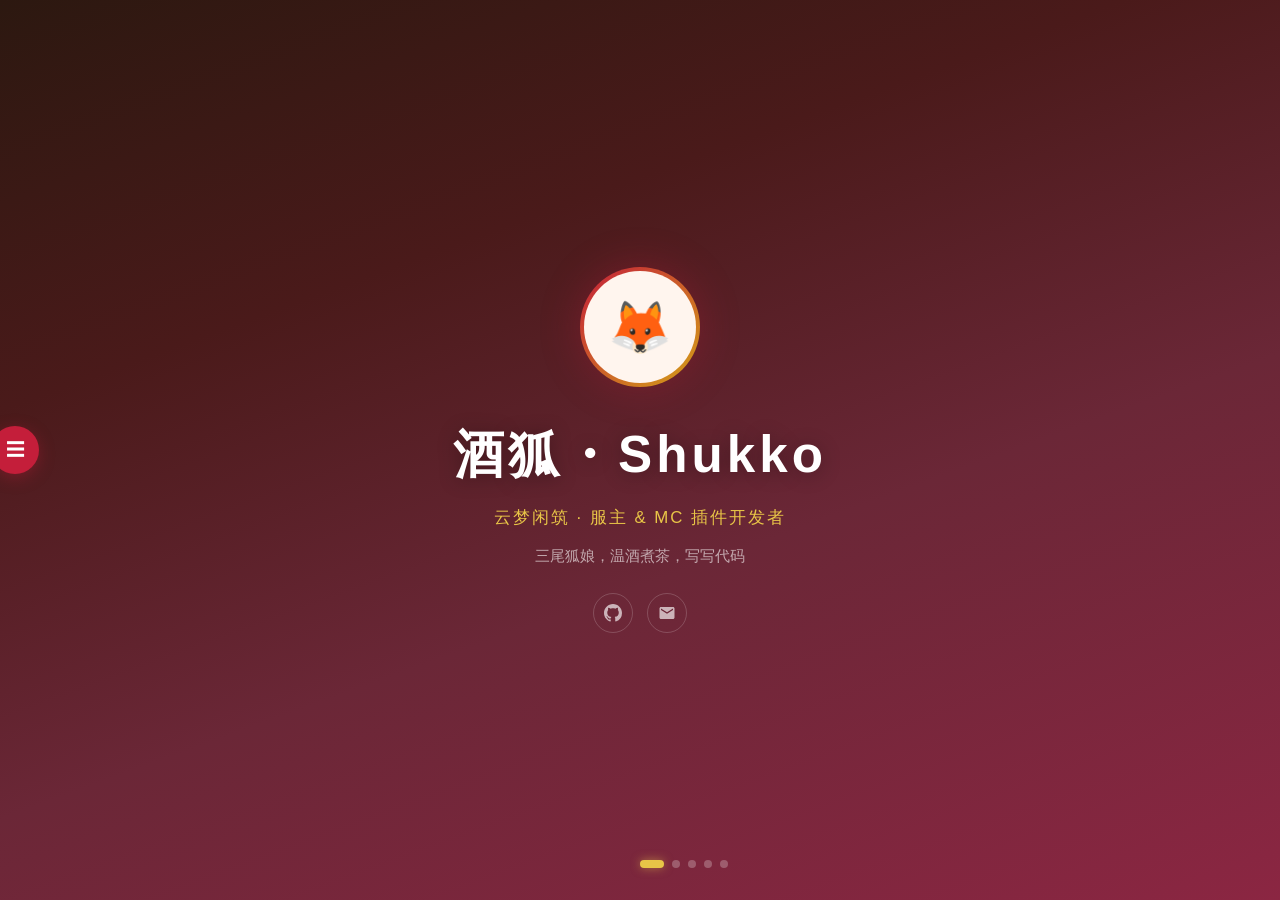
==== commit 5bc97cf0: "refactor: 半圆旋转浮现导航 + 淡入淡出切页" ====
--- a/index.html
+++ b/index.html
@@ -12,237 +12,240 @@
 
   <!-- ============ 左侧半圆导航 ============ -->
   <nav class="side-nav" id="sideNav">
+    <!-- 切换按钮 — 始终在最左边 -->
     <button class="nav-toggle-btn" id="navToggle" aria-label="切换导航">
       <span class="toggle-icon" id="toggleIcon">☰</span>
     </button>
-    <div class="nav-items" id="navItems">
-      <button class="nav-btn active" data-page="home" title="首页">
-        <span class="nav-icon">🦊</span>
-        <span class="nav-label">首页</span>
-      </button>
-      <button class="nav-btn" data-page="music" title="音乐">
-        <span class="nav-icon">🎵</span>
-        <span class="nav-label">音乐</span>
-      </button>
-      <button class="nav-btn" data-page="projects" title="项目">
-        <span class="nav-icon">📦</span>
-        <span class="nav-label">项目</span>
-      </button>
-      <button class="nav-btn" data-page="gallery" title="画廊">
-        <span class="nav-icon">🖼️</span>
-        <span class="nav-label">画廊</span>
-      </button>
-      <button class="nav-btn" data-page="contact" title="联系">
-        <span class="nav-icon">📬</span>
-        <span class="nav-label">联系</span>
-      </button>
+
+    <!-- 半圆面板（旋转浮现） -->
+    <div class="nav-panel" id="navPanel">
+      <div class="nav-items" id="navItems">
+        <button class="nav-btn active" data-page="home" title="首页">
+          <span class="nav-icon">🦊</span>
+          <span class="nav-label">首页</span>
+        </button>
+        <button class="nav-btn" data-page="music" title="音乐">
+          <span class="nav-icon">🎵</span>
+          <span class="nav-label">音乐</span>
+        </button>
+        <button class="nav-btn" data-page="projects" title="项目">
+          <span class="nav-icon">📦</span>
+          <span class="nav-label">项目</span>
+        </button>
+        <button class="nav-btn" data-page="gallery" title="画廊">
+          <span class="nav-icon">🖼️</span>
+          <span class="nav-label">画廊</span>
+        </button>
+        <button class="nav-btn" data-page="contact" title="联系">
+          <span class="nav-icon">📬</span>
+          <span class="nav-label">联系</span>
+        </button>
+      </div>
     </div>
   </nav>
 
-  <!-- ============ 页面容器 ============ -->
-  <main class="pages-wrapper" id="pagesWrapper">
-    <div class="pages-track" id="pagesTrack">
-
-      <!-- 页 1: 首页 -->
-      <section class="page" id="page-home" data-index="0">
-        <div class="page-bg"></div>
-        <div class="page-content home-content">
-          <div class="home-avatar">
-            <div class="avatar-frame">
-              <div class="avatar-placeholder">🦊</div>
-            </div>
-          </div>
-          <h1 class="home-title">酒狐・Shukko</h1>
-          <p class="home-subtitle">云梦闲筑 · 服主 &amp; MC 插件开发者</p>
-          <p class="home-desc">三尾狐娘，温酒煮茶，写写代码</p>
-          <div class="home-social">
-            <a href="https://github.com/shthim" target="_blank" rel="noopener" class="social-link" title="GitHub">
-              <svg viewBox="0 0 24 24" fill="currentColor"><path d="M12 0C5.37 0 0 5.37 0 12c0 5.31 3.435 9.795 8.205 11.385.6.105.825-.255.825-.57 0-.285-.015-1.23-.015-2.235-3.015.555-3.795-.735-4.035-1.41-.135-.345-.72-1.41-1.23-1.695-.42-.225-1.02-.78-.015-.795.945-.015 1.62.87 1.845 1.23 1.08 1.815 2.805 1.305 3.495.99.105-.78.42-1.305.765-1.605-2.67-.3-5.46-1.335-5.46-5.925 0-1.305.465-2.385 1.23-3.225-.12-.3-.54-1.53.12-3.18 0 0 1.005-.315 3.3 1.23.96-.27 1.98-.405 3-.405s2.04.135 3 .405c2.295-1.56 3.3-1.23 3.3-1.23.66 1.65.24 2.88.12 3.18.765.84 1.23 1.905 1.23 3.225 0 4.605-2.805 5.625-5.475 5.925.435.375.81 1.095.81 2.22 0 1.605-.015 2.895-.015 3.3 0 .315.225.69.825.57A12.02 12.02 0 0024 12c0-6.63-5.37-12-12-12z"/></svg>
-            </a>
-            <a href="mailto:shthim@users.noreply.github.com" class="social-link" title="邮箱">
-              <svg viewBox="0 0 24 24" fill="currentColor"><path d="M20 4H4c-1.1 0-2 .9-2 2v12c0 1.1.9 2 2 2h16c1.1 0 2-.9 2-2V6c0-1.1-.9-2-2-2zm0 4l-8 5-8-5V6l8 5 8-5v2z"/></svg>
-            </a>
-          </div>
-          <div class="page-indicator">
-            <span class="dot active" data-index="0"></span>
-            <span class="dot" data-index="1"></span>
-            <span class="dot" data-index="2"></span>
-            <span class="dot" data-index="3"></span>
-            <span class="dot" data-index="4"></span>
-          </div>
-        </div>
-      </section>
-
-      <!-- 页 2: 音乐 -->
-      <section class="page" id="page-music" data-index="1">
-        <div class="page-content">
-          <div class="section-header">
-            <span class="section-icon">🎵</span>
-            <h2 class="section-title">狐音小馆</h2>
-            <p class="section-desc">温一壶酒，听一首歌</p>
-          </div>
-          <div class="music-player">
-            <div class="player-cover">
-              <div class="cover-art" id="cover-art">
-                <div class="cover-placeholder">🎵</div>
+  <!-- ============ 页面容器（淡入淡出切页） ============ -->
+  <main class="pages-container" id="pagesContainer">
+
+    <!-- 页 1: 首页 -->
+    <section class="page active" id="page-home" data-index="0">
+      <div class="page-bg"></div>
+      <div class="page-content home-content">
+        <div class="home-avatar">
+          <div class="avatar-frame">
+            <div class="avatar-placeholder">🦊</div>
+          </div>
+        </div>
+        <h1 class="home-title">酒狐・Shukko</h1>
+        <p class="home-subtitle">云梦闲筑 · 服主 &amp; MC 插件开发者</p>
+        <p class="home-desc">三尾狐娘，温酒煮茶，写写代码</p>
+        <div class="home-social">
+          <a href="https://github.com/shthim" target="_blank" rel="noopener" class="social-link" title="GitHub">
+            <svg viewBox="0 0 24 24" fill="currentColor"><path d="M12 0C5.37 0 0 5.37 0 12c0 5.31 3.435 9.795 8.205 11.385.6.105.825-.255.825-.57 0-.285-.015-1.23-.015-2.235-3.015.555-3.795-.735-4.035-1.41-.135-.345-.72-1.41-1.23-1.695-.42-.225-1.02-.78-.015-.795.945-.015 1.62.87 1.845 1.23 1.08 1.815 2.805 1.305 3.495.99.105-.78.42-1.305.765-1.605-2.67-.3-5.46-1.335-5.46-5.925 0-1.305.465-2.385 1.23-3.225-.12-.3-.54-1.53.12-3.18 0 0 1.005-.315 3.3 1.23.96-.27 1.98-.405 3-.405s2.04.135 3 .405c2.295-1.56 3.3-1.23 3.3-1.23.66 1.65.24 2.88.12 3.18.765.84 1.23 1.905 1.23 3.225 0 4.605-2.805 5.625-5.475 5.925.435.375.81 1.095.81 2.22 0 1.605-.015 2.895-.015 3.3 0 .315.225.69.825.57A12.02 12.02 0 0024 12c0-6.63-5.37-12-12-12z"/></svg>
+          </a>
+          <a href="mailto:shthim@users.noreply.github.com" class="social-link" title="邮箱">
+            <svg viewBox="0 0 24 24" fill="currentColor"><path d="M20 4H4c-1.1 0-2 .9-2 2v12c0 1.1.9 2 2 2h16c1.1 0 2-.9 2-2V6c0-1.1-.9-2-2-2zm0 4l-8 5-8-5V6l8 5 8-5v2z"/></svg>
+          </a>
+        </div>
+        <div class="page-indicator">
+          <span class="dot active" data-index="0"></span>
+          <span class="dot" data-index="1"></span>
+          <span class="dot" data-index="2"></span>
+          <span class="dot" data-index="3"></span>
+          <span class="dot" data-index="4"></span>
+        </div>
+      </div>
+    </section>
+
+    <!-- 页 2: 音乐 -->
+    <section class="page" id="page-music" data-index="1">
+      <div class="page-content">
+        <div class="section-header">
+          <span class="section-icon">🎵</span>
+          <h2 class="section-title">狐音小馆</h2>
+          <p class="section-desc">温一壶酒，听一首歌</p>
+        </div>
+        <div class="music-player">
+          <div class="player-cover">
+            <div class="cover-art" id="cover-art">
+              <div class="cover-placeholder">🎵</div>
+            </div>
+            <div class="player-info">
+              <h3 class="track-title" id="track-title">未选择歌曲</h3>
+              <p class="track-artist" id="track-artist">请从下方列表选择</p>
+            </div>
+          </div>
+          <div class="player-controls">
+            <button class="ctrl-btn" id="prev-btn" title="上一首">⏮</button>
+            <button class="ctrl-btn ctrl-primary" id="play-btn" title="播放/暂停">▶</button>
+            <button class="ctrl-btn" id="next-btn" title="下一首">⏭</button>
+            <div class="progress-area">
+              <span class="time" id="current-time">0:00</span>
+              <div class="progress-bar" id="progress-bar">
+                <div class="progress-fill" id="progress-fill"></div>
               </div>
-              <div class="player-info">
-                <h3 class="track-title" id="track-title">未选择歌曲</h3>
-                <p class="track-artist" id="track-artist">请从下方列表选择</p>
+              <span class="time" id="total-time">0:00</span>
+            </div>
+            <div class="volume-area">
+              <span class="vol-icon">🔊</span>
+              <div class="volume-bar" id="volume-bar">
+                <div class="volume-fill" id="volume-fill" style="width:70%"></div>
               </div>
             </div>
-            <div class="player-controls">
-              <button class="ctrl-btn" id="prev-btn" title="上一首">⏮</button>
-              <button class="ctrl-btn ctrl-primary" id="play-btn" title="播放/暂停">▶</button>
-              <button class="ctrl-btn" id="next-btn" title="下一首">⏭</button>
-              <div class="progress-area">
-                <span class="time" id="current-time">0:00</span>
-                <div class="progress-bar" id="progress-bar">
-                  <div class="progress-fill" id="progress-fill"></div>
-                </div>
-                <span class="time" id="total-time">0:00</span>
-              </div>
-              <div class="volume-area">
-                <span class="vol-icon">🔊</span>
-                <div class="volume-bar" id="volume-bar">
-                  <div class="volume-fill" id="volume-fill" style="width:70%"></div>
-                </div>
-              </div>
-            </div>
-            <div class="playlist">
-              <h4 class="playlist-title">播放列表</h4>
-              <ul class="playlist-list" id="playlist">
-                <li class="playlist-item" data-src="" data-title="暂无曲目" data-artist="请添加音乐文件">
-                  <span class="pl-title">暂无曲目</span>
-                  <span class="pl-artist">请将 MP3 放在 music/ 目录下</span>
-                </li>
-              </ul>
-            </div>
-          </div>
-        </div>
-      </section>
-
-      <!-- 页 3: 项目 -->
-      <section class="page" id="page-projects" data-index="2">
-        <div class="page-content">
-          <div class="section-header">
-            <span class="section-icon">📦</span>
-            <h2 class="section-title">狐作项目</h2>
-            <p class="section-desc">MC Bedrock 插件 &amp; 资源包</p>
-          </div>
-          <div class="project-grid" id="project-grid">
-            <div class="project-card">
-              <div class="project-icon">🏪</div>
-              <h3 class="project-name">EasyChestShop</h3>
-              <p class="project-desc">基于容器的商店系统，玩家可以自由创建收售商店</p>
-              <div class="project-tags">
-                <span class="tag">MC Bedrock</span>
-                <span class="tag">PBBP</span>
-              </div>
-              <a href="https://github.com/shthim/EasyChestShop" target="_blank" rel="noopener" class="project-btn">下载 / 查看</a>
-            </div>
-            <div class="project-card">
-              <div class="project-icon">📊</div>
-              <h3 class="project-name">UpRanks+</h3>
-              <p class="project-desc">头衔背包系统，玩家可自由佩戴称号</p>
-              <div class="project-tags">
-                <span class="tag">MC Bedrock</span>
-                <span class="tag">PBBP</span>
-              </div>
-              <a href="https://github.com/shthim/UpRanks" target="_blank" rel="noopener" class="project-btn">下载 / 查看</a>
-            </div>
-            <div class="project-card">
-              <div class="project-icon">💰</div>
-              <h3 class="project-name">ServerAccount</h3>
-              <p class="project-desc">服务器银行系统，离线自动交易</p>
-              <div class="project-tags">
-                <span class="tag">MC Bedrock</span>
-                <span class="tag">PBBP</span>
-              </div>
-              <a href="https://github.com/shthim/ServerAccount" target="_blank" rel="noopener" class="project-btn">下载 / 查看</a>
-            </div>
-            <div class="project-card">
-              <div class="project-icon">⚔️</div>
-              <h3 class="project-name">云梦闲筑</h3>
-              <p class="project-desc">MC Bedrock 服务器 — 生存、建筑、插件玩法</p>
-              <div class="project-tags">
-                <span class="tag">MC Server</span>
-                <span class="tag">Bedrock</span>
-              </div>
-              <span class="project-btn disabled">服务器内部</span>
-            </div>
-          </div>
-        </div>
-      </section>
-
-      <!-- 页 4: 画廊 -->
-      <section class="page" id="page-gallery" data-index="3">
-        <div class="page-content">
-          <div class="section-header">
-            <span class="section-icon">🖼️</span>
-            <h2 class="section-title">狐影集</h2>
-            <p class="section-desc">光与影的碎片</p>
-          </div>
-          <div class="gallery-grid" id="gallery-grid">
-            <div class="gallery-item placeholder">
-              <div class="gallery-inner">
-                <span class="gallery-emoji">🦊</span>
-                <p>添加你的图片</p>
-              </div>
-            </div>
-            <div class="gallery-item placeholder">
-              <div class="gallery-inner">
-                <span class="gallery-emoji">🎮</span>
-                <p>截图展示</p>
-              </div>
-            </div>
-            <div class="gallery-item placeholder">
-              <div class="gallery-inner">
-                <span class="gallery-emoji">🌸</span>
-                <p>生活随拍</p>
-              </div>
-            </div>
-            <div class="gallery-item placeholder">
-              <div class="gallery-inner">
-                <span class="gallery-emoji">🎨</span>
-                <p>作品展示</p>
-              </div>
-            </div>
-          </div>
-          <p class="gallery-hint">将图片放入 <code>assets/images/</code> 目录并更新 script.js 即可展示</p>
-        </div>
-      </section>
-
-      <!-- 页 5: 联系 -->
-      <section class="page" id="page-contact" data-index="4">
-        <div class="page-content contact-content">
-          <div class="section-header">
-            <span class="section-icon">📬</span>
-            <h2 class="section-title">联系狐</h2>
-            <p class="section-desc">欢迎来找我玩～</p>
-          </div>
-          <div class="contact-cards">
-            <a href="https://github.com/shthim" target="_blank" rel="noopener" class="contact-card">
-              <svg viewBox="0 0 24 24" fill="currentColor"><path d="M12 0C5.37 0 0 5.37 0 12c0 5.31 3.435 9.795 8.205 11.385.6.105.825-.255.825-.57 0-.285-.015-1.23-.015-2.235-3.015.555-3.795-.735-4.035-1.41-.135-.345-.72-1.41-1.23-1.695-.42-.225-1.02-.78-.015-.795.945-.015 1.62.87 1.845 1.23 1.08 1.815 2.805 1.305 3.495.99.105-.78.42-1.305.765-1.605-2.67-.3-5.46-1.335-5.46-5.925 0-1.305.465-2.385 1.23-3.225-.12-.3-.54-1.53.12-3.18 0 0 1.005-.315 3.3 1.23.96-.27 1.98-.405 3-.405s2.04.135 3 .405c2.295-1.56 3.3-1.23 3.3-1.23.66 1.65.24 2.88.12 3.18.765.84 1.23 1.905 1.23 3.225 0 4.605-2.805 5.625-5.475 5.925.435.375.81 1.095.81 2.22 0 1.605-.015 2.895-.015 3.3 0 .315.225.69.825.57A12.02 12.02 0 0024 12c0-6.63-5.37-12-12-12z"/></svg>
-              <span class="contact-name">GitHub</span>
-              <span class="contact-desc">@shthim</span>
-            </a>
-            <a href="mailto:shthim@users.noreply.github.com" class="contact-card">
-              <svg viewBox="0 0 24 24" fill="currentColor"><path d="M20 4H4c-1.1 0-2 .9-2 2v12c0 1.1.9 2 2 2h16c1.1 0 2-.9 2-2V6c0-1.1-.9-2-2-2zm0 4l-8 5-8-5V6l8 5 8-5v2z"/></svg>
-              <span class="contact-name">邮箱</span>
-              <span class="contact-desc">shthim@users.noreply.github.com</span>
-            </a>
-            <a href="https://github.com/shthim/shthim.github.io" target="_blank" rel="noopener" class="contact-card">
-              <span class="contact-emoji">🦊</span>
-              <span class="contact-name">本站源码</span>
-              <span class="contact-desc">GitHub</span>
-            </a>
-          </div>
-          <p class="contact-footer">&copy; 2025 shthim · 酒狐小窝</p>
-        </div>
-      </section>
-
-    </div>
+          </div>
+          <div class="playlist">
+            <h4 class="playlist-title">播放列表</h4>
+            <ul class="playlist-list" id="playlist">
+              <li class="playlist-item" data-src="" data-title="暂无曲目" data-artist="请添加音乐文件">
+                <span class="pl-title">暂无曲目</span>
+                <span class="pl-artist">请将 MP3 放在 music/ 目录下</span>
+              </li>
+            </ul>
+          </div>
+        </div>
+      </div>
+    </section>
+
+    <!-- 页 3: 项目 -->
+    <section class="page" id="page-projects" data-index="2">
+      <div class="page-content">
+        <div class="section-header">
+          <span class="section-icon">📦</span>
+          <h2 class="section-title">狐作项目</h2>
+          <p class="section-desc">MC Bedrock 插件 &amp; 资源包</p>
+        </div>
+        <div class="project-grid" id="project-grid">
+          <div class="project-card">
+            <div class="project-icon">🏪</div>
+            <h3 class="project-name">EasyChestShop</h3>
+            <p class="project-desc">基于容器的商店系统，玩家可以自由创建收售商店</p>
+            <div class="project-tags">
+              <span class="tag">MC Bedrock</span>
+              <span class="tag">PBBP</span>
+            </div>
+            <a href="https://github.com/shthim/EasyChestShop" target="_blank" rel="noopener" class="project-btn">下载 / 查看</a>
+          </div>
+          <div class="project-card">
+            <div class="project-icon">📊</div>
+            <h3 class="project-name">UpRanks+</h3>
+            <p class="project-desc">头衔背包系统，玩家可自由佩戴称号</p>
+            <div class="project-tags">
+              <span class="tag">MC Bedrock</span>
+              <span class="tag">PBBP</span>
+            </div>
+            <a href="https://github.com/shthim/UpRanks" target="_blank" rel="noopener" class="project-btn">下载 / 查看</a>
+          </div>
+          <div class="project-card">
+            <div class="project-icon">💰</div>
+            <h3 class="project-name">ServerAccount</h3>
+            <p class="project-desc">服务器银行系统，离线自动交易</p>
+            <div class="project-tags">
+              <span class="tag">MC Bedrock</span>
+              <span class="tag">PBBP</span>
+            </div>
+            <a href="https://github.com/shthim/ServerAccount" target="_blank" rel="noopener" class="project-btn">下载 / 查看</a>
+          </div>
+          <div class="project-card">
+            <div class="project-icon">⚔️</div>
+            <h3 class="project-name">云梦闲筑</h3>
+            <p class="project-desc">MC Bedrock 服务器 — 生存、建筑、插件玩法</p>
+            <div class="project-tags">
+              <span class="tag">MC Server</span>
+              <span class="tag">Bedrock</span>
+            </div>
+            <span class="project-btn disabled">服务器内部</span>
+          </div>
+        </div>
+      </div>
+    </section>
+
+    <!-- 页 4: 画廊 -->
+    <section class="page" id="page-gallery" data-index="3">
+      <div class="page-content">
+        <div class="section-header">
+          <span class="section-icon">🖼️</span>
+          <h2 class="section-title">狐影集</h2>
+          <p class="section-desc">光与影的碎片</p>
+        </div>
+        <div class="gallery-grid" id="gallery-grid">
+          <div class="gallery-item placeholder">
+            <div class="gallery-inner">
+              <span class="gallery-emoji">🦊</span>
+              <p>添加你的图片</p>
+            </div>
+          </div>
+          <div class="gallery-item placeholder">
+            <div class="gallery-inner">
+              <span class="gallery-emoji">🎮</span>
+              <p>截图展示</p>
+            </div>
+          </div>
+          <div class="gallery-item placeholder">
+            <div class="gallery-inner">
+              <span class="gallery-emoji">🌸</span>
+              <p>生活随拍</p>
+            </div>
+          </div>
+          <div class="gallery-item placeholder">
+            <div class="gallery-inner">
+              <span class="gallery-emoji">🎨</span>
+              <p>作品展示</p>
+            </div>
+          </div>
+        </div>
+        <p class="gallery-hint">将图片放入 <code>assets/images/</code> 目录并更新 script.js 即可展示</p>
+      </div>
+    </section>
+
+    <!-- 页 5: 联系 -->
+    <section class="page" id="page-contact" data-index="4">
+      <div class="page-content contact-content">
+        <div class="section-header">
+          <span class="section-icon">📬</span>
+          <h2 class="section-title">联系狐</h2>
+          <p class="section-desc">欢迎来找我玩～</p>
+        </div>
+        <div class="contact-cards">
+          <a href="https://github.com/shthim" target="_blank" rel="noopener" class="contact-card">
+            <svg viewBox="0 0 24 24" fill="currentColor"><path d="M12 0C5.37 0 0 5.37 0 12c0 5.31 3.435 9.795 8.205 11.385.6.105.825-.255.825-.57 0-.285-.015-1.23-.015-2.235-3.015.555-3.795-.735-4.035-1.41-.135-.345-.72-1.41-1.23-1.695-.42-.225-1.02-.78-.015-.795.945-.015 1.62.87 1.845 1.23 1.08 1.815 2.805 1.305 3.495.99.105-.78.42-1.305.765-1.605-2.67-.3-5.46-1.335-5.46-5.925 0-1.305.465-2.385 1.23-3.225-.12-.3-.54-1.53.12-3.18 0 0 1.005-.315 3.3 1.23.96-.27 1.98-.405 3-.405s2.04.135 3 .405c2.295-1.56 3.3-1.23 3.3-1.23.66 1.65.24 2.88.12 3.18.765.84 1.23 1.905 1.23 3.225 0 4.605-2.805 5.625-5.475 5.925.435.375.81 1.095.81 2.22 0 1.605-.015 2.895-.015 3.3 0 .315.225.69.825.57A12.02 12.02 0 0024 12c0-6.63-5.37-12-12-12z"/></svg>
+            <span class="contact-name">GitHub</span>
+            <span class="contact-desc">@shthim</span>
+          </a>
+          <a href="mailto:shthim@users.noreply.github.com" class="contact-card">
+            <svg viewBox="0 0 24 24" fill="currentColor"><path d="M20 4H4c-1.1 0-2 .9-2 2v12c0 1.1.9 2 2 2h16c1.1 0 2-.9 2-2V6c0-1.1-.9-2-2-2zm0 4l-8 5-8-5V6l8 5 8-5v2z"/></svg>
+            <span class="contact-name">邮箱</span>
+            <span class="contact-desc">shthim@users.noreply.github.com</span>
+          </a>
+          <a href="https://github.com/shthim/shthim.github.io" target="_blank" rel="noopener" class="contact-card">
+            <span class="contact-emoji">🦊</span>
+            <span class="contact-name">本站源码</span>
+            <span class="contact-desc">GitHub</span>
+          </a>
+        </div>
+        <p class="contact-footer">&copy; 2025 shthim · 酒狐小窝</p>
+      </div>
+    </section>
+
   </main>
 
   <!-- ============ Lightbox ============ -->
--- a/css/style.css
+++ b/css/style.css
@@ -1,6 +1,6 @@
 /* =============================================
    酒狐・Shukko — 个人主页（极简 SPA 版）
-   左侧半圆导航 · 滑动切页
+   左侧半圆旋转导航 · 淡入淡出切页
    ============================================= */
 
 /* ---------- 基础重置 ---------- */
@@ -25,17 +25,20 @@
   --gray-mid:     #B8A89A;
   --shadow:       rgba(44, 24, 16, 0.12);
 
-  /* 尺寸 */
-  --nav-open-w: 200px;       /* 半圆 nav 展开宽度 */
-  --nav-btn-size: 48px;
   --radius: 12px;
   --radius-sm: 8px;
   --transition: 0.35s cubic-bezier(0.4, 0, 0.2, 1);
+  --bounce: 0.5s cubic-bezier(0.34, 1.56, 0.64, 1);
+
+  /* 半圆尺寸 */
+  --nav-w: 200px;
+  --nav-h: 400px;
+  --btn-size: 48px;
 }
 
 html {
   font-size: 16px;
-  overflow: hidden;         /* 禁止页面滚动，用切页代替 */
+  overflow: hidden;
   height: 100%;
 }
 
@@ -61,54 +64,25 @@
   top: 50%;
   transform: translateY(-50%);
   z-index: 1000;
-  width: var(--nav-open-w);
-  height: 420px;
-  pointer-events: none;      /* 点击穿透，除了按钮区域 */
-}
-
-/* 半圆背景 (用伪元素画) */
-.side-nav::before {
-  content: '';
-  position: absolute;
-  left: calc(-1 * var(--nav-open-w) + 56px);
-  top: 0;
-  width: calc(var(--nav-open-w) * 2 - 56px);
-  height: 100%;
-  background: rgba(255, 255, 255, 0.92);
-  backdrop-filter: blur(16px);
-  -webkit-backdrop-filter: blur(16px);
-  border: 1px solid rgba(196, 30, 58, 0.1);
-  border-radius: 0 50% 50% 0;
-  box-shadow: 4px 0 30px var(--shadow);
-  transition: left var(--transition);
-  pointer-events: auto;
-}
-
-/* 展开态——半圆滑入 */
-.side-nav.open::before {
-  left: 0;
-}
-
-/* 展开态——半圆滑入，右边阴影增强 */
-.side-nav.open::before {
-  left: 0;
-  box-shadow: 8px 0 40px rgba(44, 24, 16, 0.2);
-}
-
-/* ---------- 切换按钮（小圆手柄） ---------- */
+  width: var(--nav-w);
+  height: var(--nav-h);
+  pointer-events: none;
+}
+
+/* ---------- 切换按钮（始终在最左边） ---------- */
 .nav-toggle-btn {
   position: absolute;
-  right: -28px;               /* 突出半圆右侧 */
+  left: -9px;                    /* 突出左边缘 */
   top: 50%;
   transform: translateY(-50%);
   z-index: 10;
-  width: 56px;
-  height: 56px;
+  width: 48px;
+  height: 48px;
   border: none;
   border-radius: 50%;
   background: var(--crimson);
   color: #fff;
-  font-size: 1.3rem;
+  font-size: 1.2rem;
   cursor: pointer;
   pointer-events: auto;
   box-shadow: 0 4px 16px rgba(196, 30, 58, 0.35);
@@ -125,7 +99,7 @@
 }
 
 .nav-toggle-btn:active {
-  transform: translateY(-50%) scale(0.95);
+  transform: translateY(-50%) scale(0.92);
 }
 
 .toggle-icon {
@@ -134,7 +108,48 @@
 }
 
 .side-nav.open .toggle-icon {
-  transform: rotate(180deg);
+  transform: rotate(90deg);
+}
+
+/* ---------- 半圆面板（旋转浮现） ---------- */
+.nav-panel {
+  position: absolute;
+  left: 0;
+  top: 0;
+  width: 100%;
+  height: 100%;
+  pointer-events: none;
+}
+
+/* 半圆背景 — 用伪元素绘制 */
+.nav-panel::before {
+  content: '';
+  position: absolute;
+  left: 0;
+  top: 0;
+  width: 100%;
+  height: 100%;
+  background: rgba(255, 248, 240, 0.95);
+  backdrop-filter: blur(16px);
+  -webkit-backdrop-filter: blur(16px);
+  border: 1px solid rgba(196, 30, 58, 0.10);
+  border-left: none;
+  border-radius: 0 50% 50% 0;
+  box-shadow: 6px 0 40px rgba(44, 24, 16, 0.15);
+  pointer-events: auto;
+
+  /* 旋转动画：从上往下旋转浮现 */
+  transform-origin: left top;
+  transform: rotate(-90deg);
+  opacity: 0;
+  transition:
+    transform 0.5s cubic-bezier(0.34, 1.56, 0.64, 1),
+    opacity 0.35s ease;
+}
+
+.side-nav.open .nav-panel::before {
+  transform: rotate(0deg);
+  opacity: 1;
 }
 
 /* ---------- 导航按钮组 ---------- */
@@ -148,128 +163,164 @@
   flex-direction: column;
   align-items: center;
   justify-content: center;
-  gap: 12px;
-  padding-right: 24px;        /* 按钮偏右，对齐半圆边缘 */
-  opacity: 0;
+  gap: 14px;
+  padding-right: 28px;        /* 按钮在弧线边缘 */
   pointer-events: none;
-  transition: opacity 0.25s ease 0.1s;
-}
-
-.side-nav.open .nav-items {
-  opacity: 1;
-  pointer-events: auto;
-}
-
-/* 每个按钮：圆 + 标签 */
+}
+
 .nav-btn {
   position: relative;
-  width: var(--nav-btn-size);
-  height: var(--nav-btn-size);
+  width: var(--btn-size);
+  height: var(--btn-size);
   border: none;
   border-radius: 50%;
-  background: var(--gray-soft);
+  background: transparent;
   color: var(--brown-mid);
   cursor: pointer;
+  pointer-events: none;
+  transition: var(--transition);
+  display: flex;
+  align-items: center;
+  justify-content: center;
+  flex-shrink: 0;
+
+  /* 初始状态：隐藏并上移 */
+  opacity: 0;
+  transform: translateY(-12px) scale(0.7) rotate(-20deg);
+}
+
+/* 每个按钮依次旋转浮现 */
+.side-nav.open .nav-btn {
   pointer-events: auto;
-  transition: var(--transition);
-  display: flex;
-  align-items: center;
-  justify-content: center;
-  font-size: 0;
-  flex-shrink: 0;
-}
-
+  opacity: 1;
+  transform: translateY(0) scale(1) rotate(0deg);
+  transition:
+    opacity 0.35s ease,
+    transform 0.4s cubic-bezier(0.34, 1.56, 0.64, 1),
+    background 0.25s ease,
+    color 0.25s ease,
+    box-shadow 0.25s ease;
+}
+
+/* 从顶部到底部依次延迟 */
+.side-nav.open .nav-btn:nth-child(1) { transition-delay: 0.08s; }
+.side-nav.open .nav-btn:nth-child(2) { transition-delay: 0.14s; }
+.side-nav.open .nav-btn:nth-child(3) { transition-delay: 0.20s; }
+.side-nav.open .nav-btn:nth-child(4) { transition-delay: 0.26s; }
+.side-nav.open .nav-btn:nth-child(5) { transition-delay: 0.32s; }
+
+/* 收起时逐个消失（反向延迟） */
+.side-nav:not(.open) .nav-btn {
+  transition:
+    opacity 0.2s ease,
+    transform 0.25s ease;
+}
+.side-nav:not(.open) .nav-btn:nth-child(1) { transition-delay: 0.24s; }
+.side-nav:not(.open) .nav-btn:nth-child(2) { transition-delay: 0.18s; }
+.side-nav:not(.open) .nav-btn:nth-child(3) { transition-delay: 0.12s; }
+.side-nav:not(.open) .nav-btn:nth-child(4) { transition-delay: 0.06s; }
+.side-nav:not(.open) .nav-btn:nth-child(5) { transition-delay: 0s; }
+
+/* Hover 效果 */
 .nav-btn:hover {
-  background: rgba(196, 30, 58, 0.1);
-  transform: scale(1.12);
-}
-
+  background: rgba(196, 30, 58, 0.10);
+  transform: scale(1.15) !important;
+}
+
+/* 当前选中：加粗 + 加深背景 */
 .nav-btn.active {
   background: var(--crimson);
   color: #fff;
+  font-weight: 700;
   box-shadow: 0 4px 14px rgba(196, 30, 58, 0.35);
 }
 
+.nav-btn.active:hover {
+  background: var(--crimson-dark);
+  transform: scale(1.12) !important;
+}
+
 .nav-btn:active {
-  transform: scale(0.92);
+  transform: scale(0.88) !important;
 }
 
 .nav-icon {
-  font-size: 1.2rem;
+  font-size: 1.15rem;
   display: block;
   line-height: 1;
 }
 
-/* 标签文字（hover/active 时显示） */
+/* 标签文字（右侧弹出） */
 .nav-label {
   position: absolute;
   left: calc(100% + 10px);
   top: 50%;
   transform: translateY(-50%);
   white-space: nowrap;
-  font-size: 0.8rem;
+  font-size: 0.82rem;
   font-weight: 600;
   color: var(--brown-mid);
-  background: rgba(255,255,255,0.95);
-  padding: 4px 12px;
+  background: rgba(255, 255, 255, 0.95);
+  padding: 5px 14px;
   border-radius: 6px;
-  box-shadow: 0 2px 8px var(--shadow);
+  box-shadow: 0 2px 10px var(--shadow);
   opacity: 0;
   pointer-events: none;
   transition: var(--transition);
 }
 
+.nav-btn.active .nav-label {
+  color: var(--crimson);
+  font-weight: 700;
+}
+
 .nav-btn:hover .nav-label,
 .nav-btn.active .nav-label {
   opacity: 1;
 }
 
 /* =============================================
-   页面容器
-   ============================================= */
-.pages-wrapper {
+   页面容器（淡入淡出切页）
+   ============================================= */
+.pages-container {
   position: fixed;
   inset: 0;
   left: 0;
-  overflow: hidden;
-}
-
-.pages-track {
-  display: flex;
-  height: 100%;
-  transition: transform var(--transition);
-  will-change: transform;
-}
-
-/* 每页占满视口 */
+}
+
 .page {
-  flex: 0 0 100%;
-  height: 100%;
-  display: flex;
-  align-items: center;
-  justify-content: center;
-  overflow-y: auto;          /* 内容超出可滚动 */
-  position: relative;
+  position: absolute;
+  inset: 0;
+  display: flex;
+  align-items: center;
+  justify-content: center;
+  overflow-y: auto;
+
+  /* 淡入淡出切页 */
+  opacity: 0;
+  pointer-events: none;
+  transition:
+    opacity 0.45s ease,
+    transform 0.4s ease;
+  transform: scale(0.97);
+}
+
+.page.active {
+  opacity: 1;
+  pointer-events: auto;
+  transform: scale(1);
 }
 
 .page-content {
   width: 100%;
   max-width: 780px;
-  padding: 40px 32px 40px 60px;  /* 左边多留点空间给 nav */
+  padding: 40px 48px;
   margin: 0 auto;
 }
 
 /* 首页特殊背景 */
-#page-home .page-bg {
-  position: absolute;
-  inset: 0;
+#page-home {
   background: linear-gradient(160deg, #2C1810 0%, #4A1A1A 30%, #6B2737 60%, #8B2642 100%);
-  z-index: 0;
-}
-
-#page-home .page-content {
-  position: relative;
-  z-index: 1;
 }
 
 /* =============================================
@@ -386,6 +437,7 @@
   background: var(--gold-light);
   width: 24px;
   border-radius: 4px;
+  box-shadow: 0 0 10px rgba(232, 197, 71, 0.5);
 }
 
 .dot:hover {
@@ -393,11 +445,11 @@
 }
 
 /* =============================================
-   通用 Section 样式（音乐/项目/画廊/联系）
+   通用 Section 样式
    ============================================= */
 .section-header {
   text-align: center;
-  margin-bottom: 40px;
+  margin-bottom: 36px;
 }
 
 .section-icon {
@@ -487,7 +539,7 @@
 }
 
 .player-controls {
-  padding: 14px 24px;
+  padding: 14px 20px;
   display: flex;
   align-items: center;
   gap: 10px;
@@ -595,7 +647,6 @@
 
 .vol-icon {
   font-size: 0.85rem;
-  cursor: pointer;
 }
 
 .volume-bar {
@@ -603,11 +654,10 @@
   min-width: 50px;
 }
 
-/* 播放列表 */
 .playlist {
   border-top: 1px solid var(--gray-soft);
-  padding: 12px 24px;
-  max-height: 180px;
+  padding: 12px 20px;
+  max-height: 160px;
   overflow-y: auto;
 }
 
@@ -642,7 +692,7 @@
 .playlist-item.active {
   background: rgba(196, 30, 58, 0.08);
   color: var(--crimson);
-  font-weight: 500;
+  font-weight: 600;
 }
 
 .pl-title {
@@ -662,13 +712,13 @@
 .project-grid {
   display: grid;
   grid-template-columns: repeat(auto-fill, minmax(240px, 1fr));
-  gap: 20px;
+  gap: 18px;
 }
 
 .project-card {
   background: #fff;
   border-radius: var(--radius);
-  padding: 24px;
+  padding: 22px;
   box-shadow: 0 2px 14px var(--shadow);
   transition: var(--transition);
   display: flex;
@@ -681,7 +731,7 @@
 }
 
 .project-icon {
-  font-size: 1.8rem;
+  font-size: 1.6rem;
   margin-bottom: 10px;
 }
 
@@ -747,7 +797,7 @@
 .gallery-grid {
   display: grid;
   grid-template-columns: repeat(auto-fill, minmax(200px, 1fr));
-  gap: 16px;
+  gap: 14px;
 }
 
 .gallery-item {
@@ -800,7 +850,7 @@
 
 .gallery-hint {
   text-align: center;
-  margin-top: 16px;
+  margin-top: 14px;
   font-size: 0.8rem;
   color: var(--brown-light);
 }
@@ -823,7 +873,7 @@
 .contact-cards {
   display: flex;
   flex-wrap: wrap;
-  gap: 16px;
+  gap: 14px;
   justify-content: center;
   max-width: 520px;
   margin: 0 auto;
@@ -834,7 +884,7 @@
   flex-direction: column;
   align-items: center;
   gap: 6px;
-  padding: 24px 20px;
+  padding: 22px 18px;
   min-width: 140px;
   flex: 1;
   background: #fff;
@@ -845,17 +895,17 @@
 }
 
 .contact-card svg {
-  width: 28px;
-  height: 28px;
+  width: 26px;
+  height: 26px;
   color: var(--crimson);
 }
 
 .contact-emoji {
-  font-size: 1.6rem;
+  font-size: 1.5rem;
 }
 
 .contact-name {
-  font-size: 0.95rem;
+  font-size: 0.92rem;
   font-weight: 600;
   color: var(--brown-dark);
 }
@@ -871,7 +921,7 @@
 }
 
 .contact-footer {
-  margin-top: 32px;
+  margin-top: 28px;
   font-size: 0.8rem;
   color: var(--gray-mid);
 }
@@ -951,44 +1001,33 @@
    ============================================= */
 @media (max-width: 768px) {
   :root {
-    --nav-open-w: 170px;
-  }
-
-  .side-nav {
-    height: 360px;
+    --nav-w: 170px;
+    --nav-h: 340px;
+    --btn-size: 40px;
   }
 
   .nav-toggle-btn {
-    width: 44px;
-    height: 44px;
-    right: -22px;
-    font-size: 1.1rem;
-  }
-
-  .nav-btn {
     width: 40px;
     height: 40px;
+    left: -6px;
+    font-size: 1rem;
+  }
+
+  .nav-label {
+    display: none;
+  }
+
+  .nav-items {
+    padding-right: 20px;
+    gap: 10px;
   }
 
   .nav-icon {
     font-size: 1rem;
   }
 
-  .nav-label {
-    display: none;            /* 小屏不显示标签文字 */
-  }
-
-  .nav-items {
-    gap: 10px;
-    padding-right: 16px;
-  }
-
   .page-content {
-    padding: 32px 24px 32px 44px;
-  }
-
-  .home-title {
-    letter-spacing: 2px;
+    padding: 32px 32px 32px 48px;
   }
 
   .avatar-frame {
@@ -1000,8 +1039,8 @@
     font-size: 2.8rem;
   }
 
-  .music-player {
-    max-width: 100%;
+  .home-title {
+    letter-spacing: 2px;
   }
 
   .player-cover {
@@ -1041,20 +1080,25 @@
 
 @media (max-width: 480px) {
   :root {
-    --nav-open-w: 150px;
-  }
-
-  .side-nav {
-    height: 320px;
+    --nav-w: 150px;
+    --nav-h: 300px;
+    --btn-size: 36px;
+  }
+
+  .nav-toggle-btn {
+    width: 36px;
+    height: 36px;
+    left: -4px;
+    font-size: 0.9rem;
   }
 
   .nav-items {
     gap: 8px;
-    padding-right: 12px;
+    padding-right: 16px;
   }
 
   .page-content {
-    padding: 24px 16px 24px 36px;
+    padding: 24px 20px 24px 36px;
   }
 
   .gallery-grid {
@@ -1062,21 +1106,21 @@
   }
 
   .project-card {
-    padding: 18px;
-  }
-}
-
-/* =============================================
-   进入动画
-   ============================================= */
-.page-content > * {
-  animation: page-enter 0.5s ease both;
-}
-
-@keyframes page-enter {
+    padding: 16px;
+  }
+}
+
+/* =============================================
+   页面内容浮现动画
+   ============================================= */
+.page.active .page-content > * {
+  animation: content-fade-in 0.5s ease both;
+}
+
+@keyframes content-fade-in {
   from {
     opacity: 0;
-    transform: translateY(18px);
+    transform: translateY(16px);
   }
   to {
     opacity: 1;
@@ -1084,7 +1128,7 @@
   }
 }
 
-.page-content > *:nth-child(2) { animation-delay: 0.05s; }
-.page-content > *:nth-child(3) { animation-delay: 0.1s; }
-.page-content > *:nth-child(4) { animation-delay: 0.15s; }
-.page-content > *:nth-child(5) { animation-delay: 0.2s; }
+.page.active .page-content > *:nth-child(2) { animation-delay: 0.04s; }
+.page.active .page-content > *:nth-child(3) { animation-delay: 0.08s; }
+.page.active .page-content > *:nth-child(4) { animation-delay: 0.12s; }
+.page.active .page-content > *:nth-child(5) { animation-delay: 0.16s; }
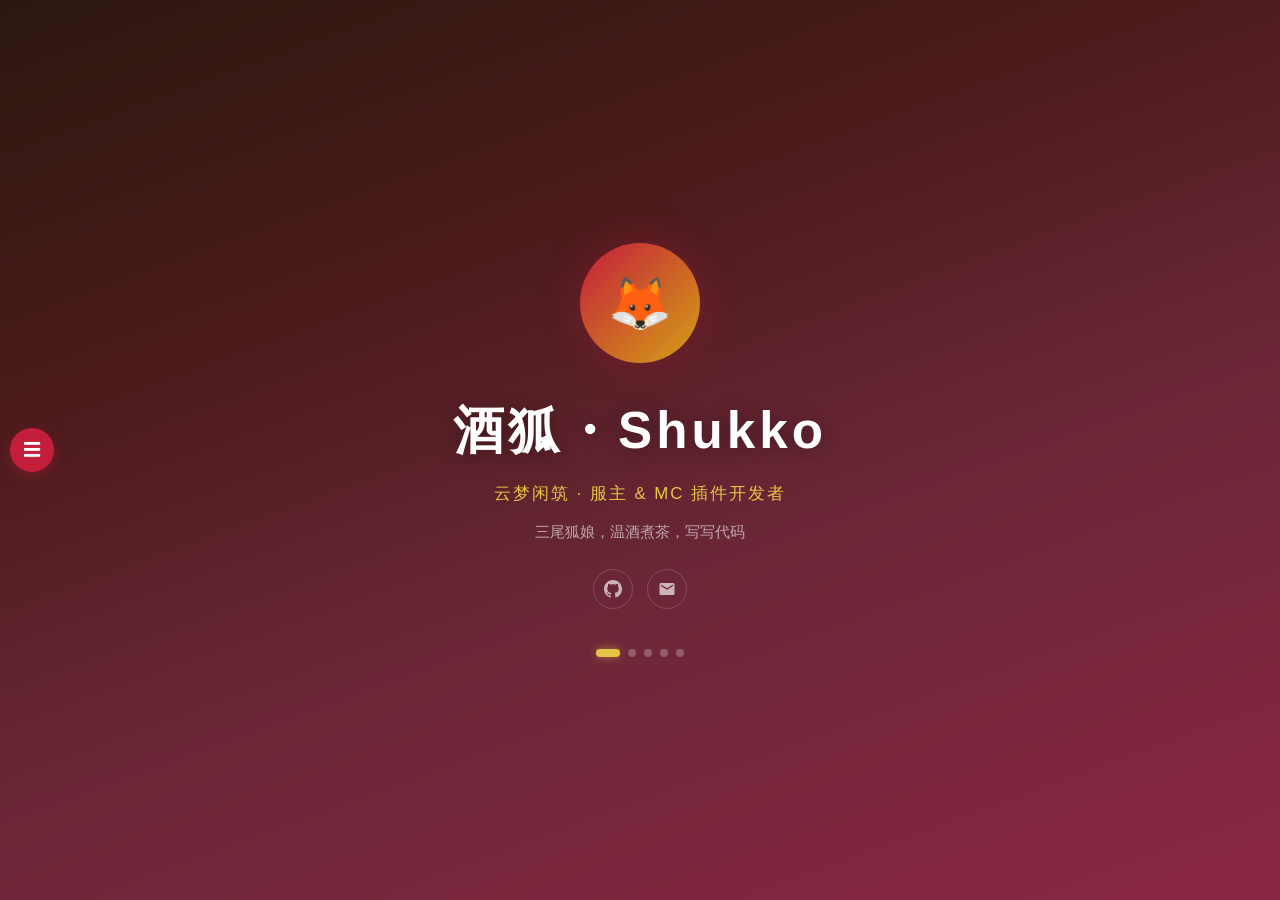
==== commit 58f45bb9: "fix: 按钮最左边 + 弹鼓弧形排列 + 旋转浮现 + 淡入淡出切页" ====
--- a/index.html
+++ b/index.html
@@ -10,33 +10,28 @@
 </head>
 <body>
 
-  <!-- ============ 左侧半圆导航 ============ -->
+  <!-- ============ 左侧导航 ============ -->
   <nav class="side-nav" id="sideNav">
-    <!-- 切换按钮 — 始终在最左边 -->
-    <button class="nav-toggle-btn" id="navToggle" aria-label="切换导航">
-      <span class="toggle-icon" id="toggleIcon">☰</span>
-    </button>
-
-    <!-- 半圆面板（旋转浮现） -->
+    <!-- 半圆面板（始终在 left:0 位置） -->
     <div class="nav-panel" id="navPanel">
       <div class="nav-items" id="navItems">
-        <button class="nav-btn active" data-page="home" title="首页">
+        <button class="nav-btn active" data-page="home" title="首页" style="--idx:0">
           <span class="nav-icon">🦊</span>
           <span class="nav-label">首页</span>
         </button>
-        <button class="nav-btn" data-page="music" title="音乐">
+        <button class="nav-btn" data-page="music" title="音乐" style="--idx:1">
           <span class="nav-icon">🎵</span>
           <span class="nav-label">音乐</span>
         </button>
-        <button class="nav-btn" data-page="projects" title="项目">
+        <button class="nav-btn" data-page="projects" title="项目" style="--idx:2">
           <span class="nav-icon">📦</span>
           <span class="nav-label">项目</span>
         </button>
-        <button class="nav-btn" data-page="gallery" title="画廊">
+        <button class="nav-btn" data-page="gallery" title="画廊" style="--idx:3">
           <span class="nav-icon">🖼️</span>
           <span class="nav-label">画廊</span>
         </button>
-        <button class="nav-btn" data-page="contact" title="联系">
+        <button class="nav-btn" data-page="contact" title="联系" style="--idx:4">
           <span class="nav-icon">📬</span>
           <span class="nav-label">联系</span>
         </button>
@@ -44,211 +39,226 @@
     </div>
   </nav>
 
-  <!-- ============ 页面容器（淡入淡出切页） ============ -->
+  <!-- ============ 切换按钮（独立固定定位，一直在最左边） ============ -->
+  <button class="nav-toggle-btn" id="navToggle" aria-label="切换导航">
+    <span class="toggle-icon" id="toggleIcon">☰</span>
+  </button>
+
+  <!-- ============ 页面容器 ============ -->
   <main class="pages-container" id="pagesContainer">
 
-    <!-- 页 1: 首页 -->
+    <!-- 页 0: 首页 -->
     <section class="page active" id="page-home" data-index="0">
-      <div class="page-bg"></div>
-      <div class="page-content home-content">
-        <div class="home-avatar">
-          <div class="avatar-frame">
-            <div class="avatar-placeholder">🦊</div>
-          </div>
-        </div>
-        <h1 class="home-title">酒狐・Shukko</h1>
-        <p class="home-subtitle">云梦闲筑 · 服主 &amp; MC 插件开发者</p>
-        <p class="home-desc">三尾狐娘，温酒煮茶，写写代码</p>
-        <div class="home-social">
-          <a href="https://github.com/shthim" target="_blank" rel="noopener" class="social-link" title="GitHub">
-            <svg viewBox="0 0 24 24" fill="currentColor"><path d="M12 0C5.37 0 0 5.37 0 12c0 5.31 3.435 9.795 8.205 11.385.6.105.825-.255.825-.57 0-.285-.015-1.23-.015-2.235-3.015.555-3.795-.735-4.035-1.41-.135-.345-.72-1.41-1.23-1.695-.42-.225-1.02-.78-.015-.795.945-.015 1.62.87 1.845 1.23 1.08 1.815 2.805 1.305 3.495.99.105-.78.42-1.305.765-1.605-2.67-.3-5.46-1.335-5.46-5.925 0-1.305.465-2.385 1.23-3.225-.12-.3-.54-1.53.12-3.18 0 0 1.005-.315 3.3 1.23.96-.27 1.98-.405 3-.405s2.04.135 3 .405c2.295-1.56 3.3-1.23 3.3-1.23.66 1.65.24 2.88.12 3.18.765.84 1.23 1.905 1.23 3.225 0 4.605-2.805 5.625-5.475 5.925.435.375.81 1.095.81 2.22 0 1.605-.015 2.895-.015 3.3 0 .315.225.69.825.57A12.02 12.02 0 0024 12c0-6.63-5.37-12-12-12z"/></svg>
-          </a>
-          <a href="mailto:shthim@users.noreply.github.com" class="social-link" title="邮箱">
-            <svg viewBox="0 0 24 24" fill="currentColor"><path d="M20 4H4c-1.1 0-2 .9-2 2v12c0 1.1.9 2 2 2h16c1.1 0 2-.9 2-2V6c0-1.1-.9-2-2-2zm0 4l-8 5-8-5V6l8 5 8-5v2z"/></svg>
-          </a>
-        </div>
-        <div class="page-indicator">
-          <span class="dot active" data-index="0"></span>
-          <span class="dot" data-index="1"></span>
-          <span class="dot" data-index="2"></span>
-          <span class="dot" data-index="3"></span>
-          <span class="dot" data-index="4"></span>
-        </div>
-      </div>
-    </section>
-
-    <!-- 页 2: 音乐 -->
+      <div class="page-scroll">
+        <div class="page-bg"></div>
+        <div class="page-content home-content">
+          <div class="home-avatar">
+            <div class="avatar-frame">
+              <div class="avatar-placeholder">🦊</div>
+            </div>
+          </div>
+          <h1 class="home-title">酒狐・Shukko</h1>
+          <p class="home-subtitle">云梦闲筑 · 服主 &amp; MC 插件开发者</p>
+          <p class="home-desc">三尾狐娘，温酒煮茶，写写代码</p>
+          <div class="home-social">
+            <a href="https://github.com/shthim" target="_blank" rel="noopener" class="social-link" title="GitHub">
+              <svg viewBox="0 0 24 24" fill="currentColor"><path d="M12 0C5.37 0 0 5.37 0 12c0 5.31 3.435 9.795 8.205 11.385.6.105.825-.255.825-.57 0-.285-.015-1.23-.015-2.235-3.015.555-3.795-.735-4.035-1.41-.135-.345-.72-1.41-1.23-1.695-.42-.225-1.02-.78-.015-.795.945-.015 1.62.87 1.845 1.23 1.08 1.815 2.805 1.305 3.495.99.105-.78.42-1.305.765-1.605-2.67-.3-5.46-1.335-5.46-5.925 0-1.305.465-2.385 1.23-3.225-.12-.3-.54-1.53.12-3.18 0 0 1.005-.315 3.3 1.23.96-.27 1.98-.405 3-.405s2.04.135 3 .405c2.295-1.56 3.3-1.23 3.3-1.23.66 1.65.24 2.88.12 3.18.765.84 1.23 1.905 1.23 3.225 0 4.605-2.805 5.625-5.475 5.925.435.375.81 1.095.81 2.22 0 1.605-.015 2.895-.015 3.3 0 .315.225.69.825.57A12.02 12.02 0 0024 12c0-6.63-5.37-12-12-12z"/></svg>
+            </a>
+            <a href="mailto:shthim@users.noreply.github.com" class="social-link" title="邮箱">
+              <svg viewBox="0 0 24 24" fill="currentColor"><path d="M20 4H4c-1.1 0-2 .9-2 2v12c0 1.1.9 2 2 2h16c1.1 0 2-.9 2-2V6c0-1.1-.9-2-2-2zm0 4l-8 5-8-5V6l8 5 8-5v2z"/></svg>
+            </a>
+          </div>
+          <div class="page-indicator">
+            <span class="dot active" data-index="0"></span>
+            <span class="dot" data-index="1"></span>
+            <span class="dot" data-index="2"></span>
+            <span class="dot" data-index="3"></span>
+            <span class="dot" data-index="4"></span>
+          </div>
+        </div>
+      </div>
+    </section>
+
+    <!-- 页 1: 音乐 -->
     <section class="page" id="page-music" data-index="1">
-      <div class="page-content">
-        <div class="section-header">
-          <span class="section-icon">🎵</span>
-          <h2 class="section-title">狐音小馆</h2>
-          <p class="section-desc">温一壶酒，听一首歌</p>
-        </div>
-        <div class="music-player">
-          <div class="player-cover">
-            <div class="cover-art" id="cover-art">
-              <div class="cover-placeholder">🎵</div>
-            </div>
-            <div class="player-info">
-              <h3 class="track-title" id="track-title">未选择歌曲</h3>
-              <p class="track-artist" id="track-artist">请从下方列表选择</p>
-            </div>
-          </div>
-          <div class="player-controls">
-            <button class="ctrl-btn" id="prev-btn" title="上一首">⏮</button>
-            <button class="ctrl-btn ctrl-primary" id="play-btn" title="播放/暂停">▶</button>
-            <button class="ctrl-btn" id="next-btn" title="下一首">⏭</button>
-            <div class="progress-area">
-              <span class="time" id="current-time">0:00</span>
-              <div class="progress-bar" id="progress-bar">
-                <div class="progress-fill" id="progress-fill"></div>
-              </div>
-              <span class="time" id="total-time">0:00</span>
-            </div>
-            <div class="volume-area">
-              <span class="vol-icon">🔊</span>
-              <div class="volume-bar" id="volume-bar">
-                <div class="volume-fill" id="volume-fill" style="width:70%"></div>
-              </div>
-            </div>
-          </div>
-          <div class="playlist">
-            <h4 class="playlist-title">播放列表</h4>
-            <ul class="playlist-list" id="playlist">
-              <li class="playlist-item" data-src="" data-title="暂无曲目" data-artist="请添加音乐文件">
-                <span class="pl-title">暂无曲目</span>
-                <span class="pl-artist">请将 MP3 放在 music/ 目录下</span>
-              </li>
-            </ul>
-          </div>
-        </div>
-      </div>
-    </section>
-
-    <!-- 页 3: 项目 -->
+      <div class="page-scroll">
+        <div class="page-content">
+          <div class="section-header">
+            <span class="section-icon">🎵</span>
+            <h2 class="section-title">狐音小馆</h2>
+            <p class="section-desc">温一壶酒，听一首歌</p>
+          </div>
+          <div class="music-player">
+            <div class="player-cover">
+              <div class="cover-art" id="cover-art">
+                <div class="cover-placeholder">🎵</div>
+              </div>
+              <div class="player-info">
+                <h3 class="track-title" id="track-title">未选择歌曲</h3>
+                <p class="track-artist" id="track-artist">请从下方列表选择</p>
+              </div>
+            </div>
+            <div class="player-controls">
+              <button class="ctrl-btn" id="prev-btn" title="上一首">⏮</button>
+              <button class="ctrl-btn ctrl-primary" id="play-btn" title="播放/暂停">▶</button>
+              <button class="ctrl-btn" id="next-btn" title="下一首">⏭</button>
+              <div class="progress-area">
+                <span class="time" id="current-time">0:00</span>
+                <div class="progress-bar" id="progress-bar">
+                  <div class="progress-fill" id="progress-fill"></div>
+                </div>
+                <span class="time" id="total-time">0:00</span>
+              </div>
+              <div class="volume-area">
+                <span class="vol-icon">🔊</span>
+                <div class="volume-bar" id="volume-bar">
+                  <div class="volume-fill" id="volume-fill" style="width:70%"></div>
+                </div>
+              </div>
+            </div>
+            <div class="playlist">
+              <h4 class="playlist-title">播放列表</h4>
+              <ul class="playlist-list" id="playlist">
+                <li class="playlist-item" data-src="" data-title="暂无曲目" data-artist="请添加音乐文件">
+                  <span class="pl-title">暂无曲目</span>
+                  <span class="pl-artist">请将 MP3 放在 music/ 目录下</span>
+                </li>
+              </ul>
+            </div>
+          </div>
+        </div>
+      </div>
+    </section>
+
+    <!-- 页 2: 项目 -->
     <section class="page" id="page-projects" data-index="2">
-      <div class="page-content">
-        <div class="section-header">
-          <span class="section-icon">📦</span>
-          <h2 class="section-title">狐作项目</h2>
-          <p class="section-desc">MC Bedrock 插件 &amp; 资源包</p>
-        </div>
-        <div class="project-grid" id="project-grid">
-          <div class="project-card">
-            <div class="project-icon">🏪</div>
-            <h3 class="project-name">EasyChestShop</h3>
-            <p class="project-desc">基于容器的商店系统，玩家可以自由创建收售商店</p>
-            <div class="project-tags">
-              <span class="tag">MC Bedrock</span>
-              <span class="tag">PBBP</span>
-            </div>
-            <a href="https://github.com/shthim/EasyChestShop" target="_blank" rel="noopener" class="project-btn">下载 / 查看</a>
-          </div>
-          <div class="project-card">
-            <div class="project-icon">📊</div>
-            <h3 class="project-name">UpRanks+</h3>
-            <p class="project-desc">头衔背包系统，玩家可自由佩戴称号</p>
-            <div class="project-tags">
-              <span class="tag">MC Bedrock</span>
-              <span class="tag">PBBP</span>
-            </div>
-            <a href="https://github.com/shthim/UpRanks" target="_blank" rel="noopener" class="project-btn">下载 / 查看</a>
-          </div>
-          <div class="project-card">
-            <div class="project-icon">💰</div>
-            <h3 class="project-name">ServerAccount</h3>
-            <p class="project-desc">服务器银行系统，离线自动交易</p>
-            <div class="project-tags">
-              <span class="tag">MC Bedrock</span>
-              <span class="tag">PBBP</span>
-            </div>
-            <a href="https://github.com/shthim/ServerAccount" target="_blank" rel="noopener" class="project-btn">下载 / 查看</a>
-          </div>
-          <div class="project-card">
-            <div class="project-icon">⚔️</div>
-            <h3 class="project-name">云梦闲筑</h3>
-            <p class="project-desc">MC Bedrock 服务器 — 生存、建筑、插件玩法</p>
-            <div class="project-tags">
-              <span class="tag">MC Server</span>
-              <span class="tag">Bedrock</span>
-            </div>
-            <span class="project-btn disabled">服务器内部</span>
-          </div>
-        </div>
-      </div>
-    </section>
-
-    <!-- 页 4: 画廊 -->
+      <div class="page-scroll">
+        <div class="page-content">
+          <div class="section-header">
+            <span class="section-icon">📦</span>
+            <h2 class="section-title">狐作项目</h2>
+            <p class="section-desc">MC Bedrock 插件 &amp; 资源包</p>
+          </div>
+          <div class="project-grid">
+            <div class="project-card">
+              <div class="project-icon">🏪</div>
+              <h3 class="project-name">EasyChestShop</h3>
+              <p class="project-desc">基于容器的商店系统，玩家可以自由创建收售商店</p>
+              <div class="project-tags">
+                <span class="tag">MC Bedrock</span>
+                <span class="tag">PBBP</span>
+              </div>
+              <a href="https://github.com/shthim/EasyChestShop" target="_blank" rel="noopener" class="project-btn">下载 / 查看</a>
+            </div>
+            <div class="project-card">
+              <div class="project-icon">📊</div>
+              <h3 class="project-name">UpRanks+</h3>
+              <p class="project-desc">头衔背包系统，玩家可自由佩戴称号</p>
+              <div class="project-tags">
+                <span class="tag">MC Bedrock</span>
+                <span class="tag">PBBP</span>
+              </div>
+              <a href="https://github.com/shthim/UpRanks" target="_blank" rel="noopener" class="project-btn">下载 / 查看</a>
+            </div>
+            <div class="project-card">
+              <div class="project-icon">💰</div>
+              <h3 class="project-name">ServerAccount</h3>
+              <p class="project-desc">服务器银行系统，离线自动交易</p>
+              <div class="project-tags">
+                <span class="tag">MC Bedrock</span>
+                <span class="tag">PBBP</span>
+              </div>
+              <a href="https://github.com/shthim/ServerAccount" target="_blank" rel="noopener" class="project-btn">下载 / 查看</a>
+            </div>
+            <div class="project-card">
+              <div class="project-icon">⚔️</div>
+              <h3 class="project-name">云梦闲筑</h3>
+              <p class="project-desc">MC Bedrock 服务器 — 生存、建筑、插件玩法</p>
+              <div class="project-tags">
+                <span class="tag">MC Server</span>
+                <span class="tag">Bedrock</span>
+              </div>
+              <span class="project-btn disabled">服务器内部</span>
+            </div>
+          </div>
+        </div>
+      </div>
+    </section>
+
+    <!-- 页 3: 画廊 -->
     <section class="page" id="page-gallery" data-index="3">
-      <div class="page-content">
-        <div class="section-header">
-          <span class="section-icon">🖼️</span>
-          <h2 class="section-title">狐影集</h2>
-          <p class="section-desc">光与影的碎片</p>
-        </div>
-        <div class="gallery-grid" id="gallery-grid">
-          <div class="gallery-item placeholder">
-            <div class="gallery-inner">
-              <span class="gallery-emoji">🦊</span>
-              <p>添加你的图片</p>
-            </div>
-          </div>
-          <div class="gallery-item placeholder">
-            <div class="gallery-inner">
-              <span class="gallery-emoji">🎮</span>
-              <p>截图展示</p>
-            </div>
-          </div>
-          <div class="gallery-item placeholder">
-            <div class="gallery-inner">
-              <span class="gallery-emoji">🌸</span>
-              <p>生活随拍</p>
-            </div>
-          </div>
-          <div class="gallery-item placeholder">
-            <div class="gallery-inner">
-              <span class="gallery-emoji">🎨</span>
-              <p>作品展示</p>
-            </div>
-          </div>
-        </div>
-        <p class="gallery-hint">将图片放入 <code>assets/images/</code> 目录并更新 script.js 即可展示</p>
-      </div>
-    </section>
-
-    <!-- 页 5: 联系 -->
+      <div class="page-scroll">
+        <div class="page-content">
+          <div class="section-header">
+            <span class="section-icon">🖼️</span>
+            <h2 class="section-title">狐影集</h2>
+            <p class="section-desc">光与影的碎片</p>
+          </div>
+          <div class="gallery-grid" id="gallery-grid">
+            <div class="gallery-item placeholder">
+              <div class="gallery-inner">
+                <span class="gallery-emoji">🦊</span>
+                <p>添加你的图片</p>
+              </div>
+            </div>
+            <div class="gallery-item placeholder">
+              <div class="gallery-inner">
+                <span class="gallery-emoji">🎮</span>
+                <p>截图展示</p>
+              </div>
+            </div>
+            <div class="gallery-item placeholder">
+              <div class="gallery-inner">
+                <span class="gallery-emoji">🌸</span>
+                <p>生活随拍</p>
+              </div>
+            </div>
+            <div class="gallery-item placeholder">
+              <div class="gallery-inner">
+                <span class="gallery-emoji">🎨</span>
+                <p>作品展示</p>
+              </div>
+            </div>
+          </div>
+          <p class="gallery-hint">将图片放入 <code>assets/images/</code> 目录并更新 script.js 即可展示</p>
+        </div>
+      </div>
+    </section>
+
+    <!-- 页 4: 联系 -->
     <section class="page" id="page-contact" data-index="4">
-      <div class="page-content contact-content">
-        <div class="section-header">
-          <span class="section-icon">📬</span>
-          <h2 class="section-title">联系狐</h2>
-          <p class="section-desc">欢迎来找我玩～</p>
-        </div>
-        <div class="contact-cards">
-          <a href="https://github.com/shthim" target="_blank" rel="noopener" class="contact-card">
-            <svg viewBox="0 0 24 24" fill="currentColor"><path d="M12 0C5.37 0 0 5.37 0 12c0 5.31 3.435 9.795 8.205 11.385.6.105.825-.255.825-.57 0-.285-.015-1.23-.015-2.235-3.015.555-3.795-.735-4.035-1.41-.135-.345-.72-1.41-1.23-1.695-.42-.225-1.02-.78-.015-.795.945-.015 1.62.87 1.845 1.23 1.08 1.815 2.805 1.305 3.495.99.105-.78.42-1.305.765-1.605-2.67-.3-5.46-1.335-5.46-5.925 0-1.305.465-2.385 1.23-3.225-.12-.3-.54-1.53.12-3.18 0 0 1.005-.315 3.3 1.23.96-.27 1.98-.405 3-.405s2.04.135 3 .405c2.295-1.56 3.3-1.23 3.3-1.23.66 1.65.24 2.88.12 3.18.765.84 1.23 1.905 1.23 3.225 0 4.605-2.805 5.625-5.475 5.925.435.375.81 1.095.81 2.22 0 1.605-.015 2.895-.015 3.3 0 .315.225.69.825.57A12.02 12.02 0 0024 12c0-6.63-5.37-12-12-12z"/></svg>
-            <span class="contact-name">GitHub</span>
-            <span class="contact-desc">@shthim</span>
-          </a>
-          <a href="mailto:shthim@users.noreply.github.com" class="contact-card">
-            <svg viewBox="0 0 24 24" fill="currentColor"><path d="M20 4H4c-1.1 0-2 .9-2 2v12c0 1.1.9 2 2 2h16c1.1 0 2-.9 2-2V6c0-1.1-.9-2-2-2zm0 4l-8 5-8-5V6l8 5 8-5v2z"/></svg>
-            <span class="contact-name">邮箱</span>
-            <span class="contact-desc">shthim@users.noreply.github.com</span>
-          </a>
-          <a href="https://github.com/shthim/shthim.github.io" target="_blank" rel="noopener" class="contact-card">
-            <span class="contact-emoji">🦊</span>
-            <span class="contact-name">本站源码</span>
-            <span class="contact-desc">GitHub</span>
-          </a>
-        </div>
-        <p class="contact-footer">&copy; 2025 shthim · 酒狐小窝</p>
+      <div class="page-scroll">
+        <div class="page-content contact-content">
+          <div class="section-header">
+            <span class="section-icon">📬</span>
+            <h2 class="section-title">联系狐</h2>
+            <p class="section-desc">欢迎来找我玩～</p>
+          </div>
+          <div class="contact-cards">
+            <a href="https://github.com/shthim" target="_blank" rel="noopener" class="contact-card">
+              <svg viewBox="0 0 24 24" fill="currentColor"><path d="M12 0C5.37 0 0 5.37 0 12c0 5.31 3.435 9.795 8.205 11.385.6.105.825-.255.825-.57 0-.285-.015-1.23-.015-2.235-3.015.555-3.795-.735-4.035-1.41-.135-.345-.72-1.41-1.23-1.695-.42-.225-1.02-.78-.015-.795.945-.015 1.62.87 1.845 1.23 1.08 1.815 2.805 1.305 3.495.99.105-.78.42-1.305.765-1.605-2.67-.3-5.46-1.335-5.46-5.925 0-1.305.465-2.385 1.23-3.225-.12-.3-.54-1.53.12-3.18 0 0 1.005-.315 3.3 1.23.96-.27 1.98-.405 3-.405s2.04.135 3 .405c2.295-1.56 3.3-1.23 3.3-1.23.66 1.65.24 2.88.12 3.18.765.84 1.23 1.905 1.23 3.225 0 4.605-2.805 5.625-5.475 5.925.435.375.81 1.095.81 2.22 0 1.605-.015 2.895-.015 3.3 0 .315.225.69.825.57A12.02 12.02 0 0024 12c0-6.63-5.37-12-12-12z"/></svg>
+              <span class="contact-name">GitHub</span>
+              <span class="contact-desc">@shthim</span>
+            </a>
+            <a href="mailto:shthim@users.noreply.github.com" class="contact-card">
+              <svg viewBox="0 0 24 24" fill="currentColor"><path d="M20 4H4c-1.1 0-2 .9-2 2v12c0 1.1.9 2 2 2h16c1.1 0 2-.9 2-2V6c0-1.1-.9-2-2-2zm0 4l-8 5-8-5V6l8 5 8-5v2z"/></svg>
+              <span class="contact-name">邮箱</span>
+              <span class="contact-desc">shthim@users.noreply.github.com</span>
+            </a>
+            <a href="https://github.com/shthim/shthim.github.io" target="_blank" rel="noopener" class="contact-card">
+              <span class="contact-emoji">🦊</span>
+              <span class="contact-name">本站源码</span>
+              <span class="contact-desc">GitHub</span>
+            </a>
+          </div>
+          <p class="contact-footer">&copy; 2025 shthim · 酒狐小窝</p>
+        </div>
       </div>
     </section>
 
   </main>
 
-  <!-- ============ Lightbox ============ -->
+  <!-- Lightbox -->
   <div class="lightbox" id="lightbox">
     <button class="lightbox-close" id="lightbox-close">&times;</button>
     <img class="lightbox-img" id="lightbox-img" src="" alt="">
--- a/css/style.css
+++ b/css/style.css
@@ -1,6 +1,6 @@
 /* =============================================
-   酒狐・Shukko — 个人主页（极简 SPA 版）
-   左侧半圆旋转导航 · 淡入淡出切页
+   酒狐・Shukko — 个人主页
+   半圆弹鼓导航 · 淡入淡出切页
    ============================================= */
 
 /* ---------- 基础重置 ---------- */
@@ -17,7 +17,6 @@
   --gold:         #D4A017;
   --gold-light:   #E8C547;
   --warm-white:   #FFF8F0;
-  --cream:        #FFF5EE;
   --brown-dark:   #2C1810;
   --brown-mid:    #5C3A28;
   --brown-light:  #8B6F4A;
@@ -27,13 +26,13 @@
 
   --radius: 12px;
   --radius-sm: 8px;
-  --transition: 0.35s cubic-bezier(0.4, 0, 0.2, 1);
-  --bounce: 0.5s cubic-bezier(0.34, 1.56, 0.64, 1);
-
-  /* 半圆尺寸 */
-  --nav-w: 200px;
-  --nav-h: 400px;
-  --btn-size: 48px;
+  --transition: 0.3s cubic-bezier(0.4, 0, 0.2, 1);
+
+  /* 半圆尺寸 — 完美半圆 */
+  --nav-r: 200px;         /* 半圆半径 */
+  --nav-w: var(--nav-r);  /* 宽度 = 半径 */
+  --nav-h: calc(var(--nav-r) * 2);  /* 高度 = 直径 */
+  --btn-size: 44px;
 }
 
 html {
@@ -56,7 +55,53 @@
 img { max-width: 100%; display: block; }
 
 /* =============================================
-   左侧半圆导航
+   切换按钮 — 独立 fixed，始终在最左边
+   ============================================= */
+.nav-toggle-btn {
+  position: fixed;
+  left: 10px;
+  top: 50%;
+  transform: translateY(-50%);
+  z-index: 1001;
+  width: 44px;
+  height: 44px;
+  border: none;
+  border-radius: 50%;
+  background: var(--crimson);
+  color: #fff;
+  font-size: 1.15rem;
+  cursor: pointer;
+  box-shadow: 0 4px 16px rgba(196, 30, 58, 0.35);
+  transition: var(--transition);
+  display: flex;
+  align-items: center;
+  justify-content: center;
+  line-height: 1;
+}
+
+.nav-toggle-btn:hover {
+  background: var(--crimson-dark);
+  transform: translateY(-50%) scale(1.1);
+  box-shadow: 0 6px 24px rgba(196, 30, 58, 0.45);
+}
+
+.nav-toggle-btn:active {
+  transform: translateY(-50%) scale(0.9);
+}
+
+.toggle-icon {
+  display: block;
+  transition: transform var(--transition);
+}
+
+/* 展开时图标旋转 90° */
+.side-nav.open ~ .nav-toggle-btn .toggle-icon,
+.nav-toggle-btn.open .toggle-icon {
+  transform: rotate(90deg);
+}
+
+/* =============================================
+   半圆面板
    ============================================= */
 .side-nav {
   position: fixed;
@@ -69,49 +114,6 @@
   pointer-events: none;
 }
 
-/* ---------- 切换按钮（始终在最左边） ---------- */
-.nav-toggle-btn {
-  position: absolute;
-  left: -9px;                    /* 突出左边缘 */
-  top: 50%;
-  transform: translateY(-50%);
-  z-index: 10;
-  width: 48px;
-  height: 48px;
-  border: none;
-  border-radius: 50%;
-  background: var(--crimson);
-  color: #fff;
-  font-size: 1.2rem;
-  cursor: pointer;
-  pointer-events: auto;
-  box-shadow: 0 4px 16px rgba(196, 30, 58, 0.35);
-  transition: var(--transition);
-  display: flex;
-  align-items: center;
-  justify-content: center;
-}
-
-.nav-toggle-btn:hover {
-  background: var(--crimson-dark);
-  transform: translateY(-50%) scale(1.08);
-  box-shadow: 0 6px 24px rgba(196, 30, 58, 0.45);
-}
-
-.nav-toggle-btn:active {
-  transform: translateY(-50%) scale(0.92);
-}
-
-.toggle-icon {
-  display: block;
-  transition: transform var(--transition);
-}
-
-.side-nav.open .toggle-icon {
-  transform: rotate(90deg);
-}
-
-/* ---------- 半圆面板（旋转浮现） ---------- */
 .nav-panel {
   position: absolute;
   left: 0;
@@ -121,7 +123,7 @@
   pointer-events: none;
 }
 
-/* 半圆背景 — 用伪元素绘制 */
+/* 半圆背景 */
 .nav-panel::before {
   content: '';
   position: absolute;
@@ -134,42 +136,49 @@
   -webkit-backdrop-filter: blur(16px);
   border: 1px solid rgba(196, 30, 58, 0.10);
   border-left: none;
-  border-radius: 0 50% 50% 0;
+  /* 真半圆：border-radius 半径 = 高度的一半 = 200px */
+  border-radius: 0 var(--nav-r) var(--nav-r) 0;
   box-shadow: 6px 0 40px rgba(44, 24, 16, 0.15);
   pointer-events: auto;
 
-  /* 旋转动画：从上往下旋转浮现 */
+  /* 旋转隐藏：以左上角为轴心，逆时针转到底 */
   transform-origin: left top;
-  transform: rotate(-90deg);
+  transform: rotate(-110deg);
   opacity: 0;
+  visibility: hidden;
   transition:
-    transform 0.5s cubic-bezier(0.34, 1.56, 0.64, 1),
-    opacity 0.35s ease;
+    transform 0.55s cubic-bezier(0.34, 1.56, 0.64, 1),
+    opacity 0.35s ease,
+    visibility 0s 0.5s;
 }
 
 .side-nav.open .nav-panel::before {
   transform: rotate(0deg);
   opacity: 1;
-}
-
-/* ---------- 导航按钮组 ---------- */
+  visibility: visible;
+  transition:
+    transform 0.55s cubic-bezier(0.34, 1.56, 0.64, 1),
+    opacity 0.35s ease,
+    visibility 0s 0s;
+}
+
+/* =============================================
+   导航按钮 — 弹鼓弧形排列
+   ============================================= */
 .nav-items {
   position: absolute;
   left: 0;
   top: 0;
   width: 100%;
   height: 100%;
-  display: flex;
-  flex-direction: column;
-  align-items: center;
-  justify-content: center;
-  gap: 14px;
-  padding-right: 28px;        /* 按钮在弧线边缘 */
   pointer-events: none;
 }
 
+/* 每个按钮通过 --idx 定位在弧线上 */
+/* 半圆圆心在 (0, nav-r)，半径 - 按钮半径偏移 */
+/* 5 个按钮从 -55° 到 55°，间隔 27.5° */
 .nav-btn {
-  position: relative;
+  position: absolute;
   width: var(--btn-size);
   height: var(--btn-size);
   border: none;
@@ -178,79 +187,91 @@
   color: var(--brown-mid);
   cursor: pointer;
   pointer-events: none;
-  transition: var(--transition);
   display: flex;
   align-items: center;
   justify-content: center;
   flex-shrink: 0;
-
-  /* 初始状态：隐藏并上移 */
+  transition:
+    background 0.25s ease,
+    color 0.25s ease,
+    box-shadow 0.25s ease,
+    transform 0.25s ease;
+
+  /* 每个按钮的弧形位置 */
+  /* idx: 0→-55°, 1→-27.5°, 2→0°, 3→27.5°, 4→55° */
+  /* r=155 (略小于 nav-r 让按钮在弧线内侧) */
+  /* x = r*cos(θ), y = nav-r + r*sin(θ) */
+  /* 用 calc 和三角函数不行，所以用硬编码 */
+  left: 95px;
   opacity: 0;
-  transform: translateY(-12px) scale(0.7) rotate(-20deg);
-}
-
-/* 每个按钮依次旋转浮现 */
+  transform: translateY(-10px) scale(0.6) rotate(-30deg);
+}
+
+/* 每个按钮的精确位置和延迟 */
+.nav-btn:nth-child(1) { top: 82px;  }
+.nav-btn:nth-child(2) { top: 137px; }
+.nav-btn:nth-child(3) { top: 200px; }
+.nav-btn:nth-child(4) { top: 263px; }
+.nav-btn:nth-child(5) { top: 318px; }
+
+/* 展开时按钮旋转浮现 */
 .side-nav.open .nav-btn {
   pointer-events: auto;
   opacity: 1;
   transform: translateY(0) scale(1) rotate(0deg);
   transition:
     opacity 0.35s ease,
-    transform 0.4s cubic-bezier(0.34, 1.56, 0.64, 1),
-    background 0.25s ease,
-    color 0.25s ease,
-    box-shadow 0.25s ease;
-}
-
-/* 从顶部到底部依次延迟 */
-.side-nav.open .nav-btn:nth-child(1) { transition-delay: 0.08s; }
-.side-nav.open .nav-btn:nth-child(2) { transition-delay: 0.14s; }
-.side-nav.open .nav-btn:nth-child(3) { transition-delay: 0.20s; }
-.side-nav.open .nav-btn:nth-child(4) { transition-delay: 0.26s; }
-.side-nav.open .nav-btn:nth-child(5) { transition-delay: 0.32s; }
-
-/* 收起时逐个消失（反向延迟） */
+    transform 0.45s cubic-bezier(0.34, 1.56, 0.64, 1),
+    background 0.2s ease,
+    color 0.2s ease,
+    box-shadow 0.2s ease;
+}
+
+/* 各按钮延迟（从上往下依次出现） */
+.side-nav.open .nav-btn:nth-child(1) { transition-delay: 0.06s; }
+.side-nav.open .nav-btn:nth-child(2) { transition-delay: 0.12s; }
+.side-nav.open .nav-btn:nth-child(3) { transition-delay: 0.18s; }
+.side-nav.open .nav-btn:nth-child(4) { transition-delay: 0.24s; }
+.side-nav.open .nav-btn:nth-child(5) { transition-delay: 0.30s; }
+
+/* 收起时反向消失 */
 .side-nav:not(.open) .nav-btn {
   transition:
     opacity 0.2s ease,
-    transform 0.25s ease;
-}
-.side-nav:not(.open) .nav-btn:nth-child(1) { transition-delay: 0.24s; }
-.side-nav:not(.open) .nav-btn:nth-child(2) { transition-delay: 0.18s; }
-.side-nav:not(.open) .nav-btn:nth-child(3) { transition-delay: 0.12s; }
-.side-nav:not(.open) .nav-btn:nth-child(4) { transition-delay: 0.06s; }
-.side-nav:not(.open) .nav-btn:nth-child(5) { transition-delay: 0s; }
-
-/* Hover 效果 */
+    transform 0.25s ease,
+    background 0.15s ease;
+}
+.side-nav:not(.open) .nav-btn:nth-child(1) { transition-delay: 0.25s; }
+.side-nav:not(.open) .nav-btn:nth-child(2) { transition-delay: 0.20s; }
+.side-nav:not(.open) .nav-btn:nth-child(3) { transition-delay: 0.15s; }
+.side-nav:not(.open) .nav-btn:nth-child(4) { transition-delay: 0.10s; }
+.side-nav:not(.open) .nav-btn:nth-child(5) { transition-delay: 0.05s; }
+
+/* Hover */
 .nav-btn:hover {
   background: rgba(196, 30, 58, 0.10);
   transform: scale(1.15) !important;
 }
 
-/* 当前选中：加粗 + 加深背景 */
+/* 选中状态：加粗背景 + 加深 */
 .nav-btn.active {
   background: var(--crimson);
   color: #fff;
   font-weight: 700;
-  box-shadow: 0 4px 14px rgba(196, 30, 58, 0.35);
+  box-shadow: 0 4px 14px rgba(196, 30, 58, 0.40);
 }
 
 .nav-btn.active:hover {
   background: var(--crimson-dark);
-  transform: scale(1.12) !important;
-}
-
-.nav-btn:active {
-  transform: scale(0.88) !important;
 }
 
 .nav-icon {
-  font-size: 1.15rem;
+  font-size: 1.1rem;
   display: block;
   line-height: 1;
 }
 
-/* 标签文字（右侧弹出） */
+/* 标签文字（右侧悬浮提示） */
 .nav-label {
   position: absolute;
   left: calc(100% + 10px);
@@ -266,7 +287,7 @@
   box-shadow: 0 2px 10px var(--shadow);
   opacity: 0;
   pointer-events: none;
-  transition: var(--transition);
+  transition: opacity 0.2s ease;
 }
 
 .nav-btn.active .nav-label {
@@ -280,46 +301,44 @@
 }
 
 /* =============================================
-   页面容器（淡入淡出切页）
+   页面容器 — 淡入淡出切页
    ============================================= */
 .pages-container {
   position: fixed;
   inset: 0;
-  left: 0;
 }
 
 .page {
   position: absolute;
   inset: 0;
-  display: flex;
-  align-items: center;
-  justify-content: center;
-  overflow-y: auto;
-
-  /* 淡入淡出切页 */
   opacity: 0;
   pointer-events: none;
-  transition:
-    opacity 0.45s ease,
-    transform 0.4s ease;
-  transform: scale(0.97);
+  transition: opacity 0.45s ease;
 }
 
 .page.active {
   opacity: 1;
   pointer-events: auto;
-  transform: scale(1);
+}
+
+.page-scroll {
+  width: 100%;
+  height: 100%;
+  overflow-y: auto;
+  display: flex;
+  align-items: center;
+  justify-content: center;
 }
 
 .page-content {
   width: 100%;
   max-width: 780px;
-  padding: 40px 48px;
-  margin: 0 auto;
-}
-
-/* 首页特殊背景 */
-#page-home {
+  padding: 48px 64px;
+  margin: auto;
+}
+
+/* 首页背景 */
+#page-home .page-scroll {
   background: linear-gradient(160deg, #2C1810 0%, #4A1A1A 30%, #6B2737 60%, #8B2642 100%);
 }
 
@@ -331,9 +350,7 @@
   color: #fff;
 }
 
-.home-avatar {
-  margin-bottom: 24px;
-}
+.home-avatar { margin-bottom: 24px; }
 
 .avatar-frame {
   width: 120px;
@@ -402,10 +419,7 @@
   transition: var(--transition);
 }
 
-.social-link svg {
-  width: 18px;
-  height: 18px;
-}
+.social-link svg { width: 18px; height: 18px; }
 
 .social-link:hover {
   color: var(--gold-light);
@@ -414,14 +428,12 @@
   transform: translateY(-3px);
 }
 
-/* ---------- 底部圆点指示器 ---------- */
+/* 圆点指示器 */
 .page-indicator {
-  position: absolute;
-  bottom: 32px;
-  left: 50%;
-  transform: translateX(-50%);
-  display: flex;
+  display: flex;
+  justify-content: center;
   gap: 8px;
+  margin-top: 40px;
 }
 
 .dot {
@@ -440,12 +452,10 @@
   box-shadow: 0 0 10px rgba(232, 197, 71, 0.5);
 }
 
-.dot:hover {
-  background: rgba(255,255,255,0.5);
-}
-
-/* =============================================
-   通用 Section 样式
+.dot:hover { background: rgba(255,255,255,0.5); }
+
+/* =============================================
+   通用 Section
    ============================================= */
 .section-header {
   text-align: center;
@@ -514,9 +524,7 @@
   justify-content: center;
 }
 
-.cover-placeholder {
-  font-size: 2rem;
-}
+.cover-placeholder { font-size: 2rem; }
 
 .player-info {
   flex: 1;
@@ -563,10 +571,7 @@
   flex-shrink: 0;
 }
 
-.ctrl-btn:hover {
-  background: rgba(196, 30, 58, 0.1);
-  color: var(--crimson);
-}
+.ctrl-btn:hover { background: rgba(196, 30, 58, 0.1); color: var(--crimson); }
 
 .ctrl-primary {
   width: 42px;
@@ -576,10 +581,7 @@
   font-size: 1.05rem;
 }
 
-.ctrl-primary:hover {
-  background: var(--crimson-dark);
-  color: #fff;
-}
+.ctrl-primary:hover { background: var(--crimson-dark); color: #fff; }
 
 .progress-area {
   flex: 1;
@@ -596,8 +598,7 @@
   flex-shrink: 0;
 }
 
-.progress-bar,
-.volume-bar {
+.progress-bar, .volume-bar {
   flex: 1;
   height: 4px;
   background: var(--gray-soft);
@@ -607,8 +608,7 @@
   min-width: 50px;
 }
 
-.progress-fill,
-.volume-fill {
+.progress-fill, .volume-fill {
   height: 100%;
   background: linear-gradient(90deg, var(--crimson), var(--crimson-light));
   border-radius: 2px;
@@ -616,8 +616,7 @@
   transition: width 0.1s linear;
 }
 
-.progress-fill::after,
-.volume-fill::after {
+.progress-fill::after, .volume-fill::after {
   content: '';
   position: absolute;
   right: -4px;
@@ -634,25 +633,11 @@
 }
 
 .progress-bar:hover .progress-fill::after,
-.volume-bar:hover .volume-fill::after {
-  opacity: 1;
-}
-
-.volume-area {
-  display: flex;
-  align-items: center;
-  gap: 6px;
-  flex-shrink: 0;
-}
-
-.vol-icon {
-  font-size: 0.85rem;
-}
-
-.volume-bar {
-  width: 70px;
-  min-width: 50px;
-}
+.volume-bar:hover .volume-fill::after { opacity: 1; }
+
+.volume-area { display: flex; align-items: center; gap: 6px; flex-shrink: 0; }
+.vol-icon { font-size: 0.85rem; }
+.volume-bar { width: 70px; min-width: 50px; }
 
 .playlist {
   border-top: 1px solid var(--gray-soft);
@@ -668,11 +653,7 @@
   margin-bottom: 6px;
 }
 
-.playlist-list {
-  display: flex;
-  flex-direction: column;
-  gap: 2px;
-}
+.playlist-list { display: flex; flex-direction: column; gap: 2px; }
 
 .playlist-item {
   display: flex;
@@ -685,26 +666,10 @@
   font-size: 0.85rem;
 }
 
-.playlist-item:hover {
-  background: var(--gray-soft);
-}
-
-.playlist-item.active {
-  background: rgba(196, 30, 58, 0.08);
-  color: var(--crimson);
-  font-weight: 600;
-}
-
-.pl-title {
-  font-weight: 500;
-  flex: 1;
-}
-
-.pl-artist {
-  color: var(--brown-light);
-  font-size: 0.78rem;
-  flex-shrink: 0;
-}
+.playlist-item:hover { background: var(--gray-soft); }
+.playlist-item.active { background: rgba(196, 30, 58, 0.08); color: var(--crimson); font-weight: 600; }
+.pl-title { font-weight: 500; flex: 1; }
+.pl-artist { color: var(--brown-light); font-size: 0.78rem; flex-shrink: 0; }
 
 /* =============================================
    项目卡片
@@ -725,37 +690,11 @@
   flex-direction: column;
 }
 
-.project-card:hover {
-  transform: translateY(-3px);
-  box-shadow: 0 6px 24px var(--shadow);
-}
-
-.project-icon {
-  font-size: 1.6rem;
-  margin-bottom: 10px;
-}
-
-.project-name {
-  font-size: 1.05rem;
-  font-weight: 700;
-  color: var(--brown-dark);
-  margin-bottom: 6px;
-}
-
-.project-desc {
-  font-size: 0.85rem;
-  color: var(--brown-light);
-  line-height: 1.6;
-  margin-bottom: 14px;
-  flex: 1;
-}
-
-.project-tags {
-  display: flex;
-  flex-wrap: wrap;
-  gap: 5px;
-  margin-bottom: 14px;
-}
+.project-card:hover { transform: translateY(-3px); box-shadow: 0 6px 24px var(--shadow); }
+.project-icon { font-size: 1.6rem; margin-bottom: 10px; }
+.project-name { font-size: 1.05rem; font-weight: 700; color: var(--brown-dark); margin-bottom: 6px; }
+.project-desc { font-size: 0.85rem; color: var(--brown-light); line-height: 1.6; margin-bottom: 14px; flex: 1; }
+.project-tags { display: flex; flex-wrap: wrap; gap: 5px; margin-bottom: 14px; }
 
 .tag {
   display: inline-block;
@@ -779,17 +718,8 @@
   transition: var(--transition);
 }
 
-.project-btn:hover {
-  transform: translateY(-2px);
-  box-shadow: 0 4px 12px rgba(196, 30, 58, 0.3);
-}
-
-.project-btn.disabled {
-  background: var(--gray-soft);
-  color: var(--gray-mid);
-  cursor: default;
-  pointer-events: none;
-}
+.project-btn:hover { transform: translateY(-2px); box-shadow: 0 4px 12px rgba(196, 30, 58, 0.3); }
+.project-btn.disabled { background: var(--gray-soft); color: var(--gray-mid); cursor: default; pointer-events: none; }
 
 /* =============================================
    画廊
@@ -805,25 +735,12 @@
   overflow: hidden;
   aspect-ratio: 4/3;
   cursor: pointer;
-  position: relative;
   transition: var(--transition);
 }
 
-.gallery-item:hover {
-  transform: translateY(-3px);
-  box-shadow: 0 6px 20px var(--shadow);
-}
-
-.gallery-item img {
-  width: 100%;
-  height: 100%;
-  object-fit: cover;
-  transition: transform 0.5s;
-}
-
-.gallery-item:hover img {
-  transform: scale(1.05);
-}
+.gallery-item:hover { transform: translateY(-3px); box-shadow: 0 6px 20px var(--shadow); }
+.gallery-item img { width: 100%; height: 100%; object-fit: cover; transition: transform 0.5s; }
+.gallery-item:hover img { transform: scale(1.05); }
 
 .gallery-item.placeholder {
   background: linear-gradient(135deg, var(--cream), var(--gray-soft));
@@ -833,42 +750,17 @@
   justify-content: center;
 }
 
-.gallery-inner {
-  text-align: center;
-  color: var(--brown-light);
-}
-
-.gallery-emoji {
-  font-size: 2rem;
-  display: block;
-  margin-bottom: 6px;
-}
-
-.gallery-inner p {
-  font-size: 0.85rem;
-}
-
-.gallery-hint {
-  text-align: center;
-  margin-top: 14px;
-  font-size: 0.8rem;
-  color: var(--brown-light);
-}
-
-.gallery-hint code {
-  background: rgba(196, 30, 58, 0.08);
-  color: var(--crimson);
-  padding: 2px 8px;
-  border-radius: 4px;
-  font-size: 0.78rem;
-}
-
-/* =============================================
-   联系页
-   ============================================= */
-.contact-content {
-  text-align: center;
-}
+.gallery-inner { text-align: center; color: var(--brown-light); }
+.gallery-emoji { font-size: 2rem; display: block; margin-bottom: 6px; }
+.gallery-inner p { font-size: 0.85rem; }
+
+.gallery-hint { text-align: center; margin-top: 14px; font-size: 0.8rem; color: var(--brown-light); }
+.gallery-hint code { background: rgba(196, 30, 58, 0.08); color: var(--crimson); padding: 2px 8px; border-radius: 4px; font-size: 0.78rem; }
+
+/* =============================================
+   联系
+   ============================================= */
+.contact-content { text-align: center; }
 
 .contact-cards {
   display: flex;
@@ -891,40 +783,14 @@
   border-radius: var(--radius);
   box-shadow: 0 2px 14px var(--shadow);
   transition: var(--transition);
-  cursor: pointer;
-}
-
-.contact-card svg {
-  width: 26px;
-  height: 26px;
-  color: var(--crimson);
-}
-
-.contact-emoji {
-  font-size: 1.5rem;
-}
-
-.contact-name {
-  font-size: 0.92rem;
-  font-weight: 600;
-  color: var(--brown-dark);
-}
-
-.contact-desc {
-  font-size: 0.78rem;
-  color: var(--brown-light);
-}
-
-.contact-card:hover {
-  transform: translateY(-3px);
-  box-shadow: 0 6px 24px var(--shadow);
-}
-
-.contact-footer {
-  margin-top: 28px;
-  font-size: 0.8rem;
-  color: var(--gray-mid);
-}
+}
+
+.contact-card svg { width: 26px; height: 26px; color: var(--crimson); }
+.contact-emoji { font-size: 1.5rem; }
+.contact-name { font-size: 0.92rem; font-weight: 600; color: var(--brown-dark); }
+.contact-desc { font-size: 0.78rem; color: var(--brown-light); }
+.contact-card:hover { transform: translateY(-3px); box-shadow: 0 6px 24px var(--shadow); }
+.contact-footer { margin-top: 28px; font-size: 0.8rem; color: var(--gray-mid); }
 
 /* =============================================
    Lightbox
@@ -941,9 +807,7 @@
   animation: lightbox-in 0.25s ease;
 }
 
-.lightbox.show {
-  display: flex;
-}
+.lightbox.show { display: flex; }
 
 @keyframes lightbox-in {
   from { opacity: 0; }
@@ -976,159 +840,94 @@
   justify-content: center;
 }
 
-.lightbox-close:hover {
-  opacity: 1;
-}
+.lightbox-close:hover { opacity: 1; }
 
 /* =============================================
    滚动条美化
    ============================================= */
-.page::-webkit-scrollbar {
-  width: 4px;
-}
-
-.page::-webkit-scrollbar-track {
-  background: transparent;
-}
-
-.page::-webkit-scrollbar-thumb {
-  background: var(--gray-mid);
-  border-radius: 2px;
-}
-
-/* =============================================
-   响应式
-   ============================================= */
-@media (max-width: 768px) {
-  :root {
-    --nav-w: 170px;
-    --nav-h: 340px;
-    --btn-size: 40px;
-  }
-
-  .nav-toggle-btn {
-    width: 40px;
-    height: 40px;
-    left: -6px;
-    font-size: 1rem;
-  }
-
-  .nav-label {
-    display: none;
-  }
-
-  .nav-items {
-    padding-right: 20px;
-    gap: 10px;
-  }
-
-  .nav-icon {
-    font-size: 1rem;
-  }
-
-  .page-content {
-    padding: 32px 32px 32px 48px;
-  }
-
-  .avatar-frame {
-    width: 100px;
-    height: 100px;
-  }
-
-  .avatar-placeholder {
-    font-size: 2.8rem;
-  }
-
-  .home-title {
-    letter-spacing: 2px;
-  }
-
-  .player-cover {
-    flex-direction: column;
-    text-align: center;
-    padding: 18px;
-  }
-
-  .player-controls {
-    padding: 10px 14px;
-    justify-content: center;
-  }
-
-  .progress-area {
-    width: 100%;
-    order: 10;
-  }
-
-  .volume-area {
-    display: none;
-  }
-
-  .gallery-grid {
-    grid-template-columns: repeat(auto-fill, minmax(140px, 1fr));
-    gap: 10px;
-  }
-
-  .project-grid {
-    grid-template-columns: 1fr;
-  }
-
-  .contact-cards {
-    flex-direction: column;
-    align-items: stretch;
-  }
-}
-
-@media (max-width: 480px) {
-  :root {
-    --nav-w: 150px;
-    --nav-h: 300px;
-    --btn-size: 36px;
-  }
-
-  .nav-toggle-btn {
-    width: 36px;
-    height: 36px;
-    left: -4px;
-    font-size: 0.9rem;
-  }
-
-  .nav-items {
-    gap: 8px;
-    padding-right: 16px;
-  }
-
-  .page-content {
-    padding: 24px 20px 24px 36px;
-  }
-
-  .gallery-grid {
-    grid-template-columns: repeat(2, 1fr);
-  }
-
-  .project-card {
-    padding: 16px;
-  }
-}
-
-/* =============================================
-   页面内容浮现动画
+.page-scroll::-webkit-scrollbar { width: 4px; }
+.page-scroll::-webkit-scrollbar-track { background: transparent; }
+.page-scroll::-webkit-scrollbar-thumb { background: var(--gray-mid); border-radius: 2px; }
+
+/* =============================================
+   进入动画：页面激活后内容淡入
    ============================================= */
 .page.active .page-content > * {
-  animation: content-fade-in 0.5s ease both;
-}
-
-@keyframes content-fade-in {
-  from {
-    opacity: 0;
-    transform: translateY(16px);
-  }
-  to {
-    opacity: 1;
-    transform: translateY(0);
-  }
+  animation: content-fade 0.5s ease both;
+}
+
+@keyframes content-fade {
+  from { opacity: 0; transform: translateY(14px); }
+  to { opacity: 1; transform: translateY(0); }
 }
 
 .page.active .page-content > *:nth-child(2) { animation-delay: 0.04s; }
 .page.active .page-content > *:nth-child(3) { animation-delay: 0.08s; }
 .page.active .page-content > *:nth-child(4) { animation-delay: 0.12s; }
 .page.active .page-content > *:nth-child(5) { animation-delay: 0.16s; }
+
+/* =============================================
+   响应式
+   ============================================= */
+@media (max-width: 768px) {
+  :root {
+    --nav-r: 160px;
+    --btn-size: 38px;
+  }
+
+  .nav-toggle-btn {
+    width: 38px;
+    height: 38px;
+    left: 8px;
+    font-size: 1rem;
+  }
+
+  .nav-label { display: none; }
+
+  /* 小屏按钮位置调整 */
+  .nav-btn:nth-child(1) { top: 74px;  left: 78px; }
+  .nav-btn:nth-child(2) { top: 122px; left: 78px; }
+  .nav-btn:nth-child(3) { top: 160px; left: 78px; }
+  .nav-btn:nth-child(4) { top: 198px; left: 78px; }
+  .nav-btn:nth-child(5) { top: 246px; left: 78px; }
+
+  .nav-icon { font-size: 1rem; }
+
+  .page-content { padding: 32px 40px; }
+
+  .avatar-frame { width: 100px; height: 100px; }
+  .avatar-placeholder { font-size: 2.8rem; }
+  .home-title { letter-spacing: 2px; }
+
+  .player-cover { flex-direction: column; text-align: center; padding: 18px; }
+  .player-controls { padding: 10px 14px; justify-content: center; }
+  .progress-area { width: 100%; order: 10; }
+  .volume-area { display: none; }
+  .gallery-grid { grid-template-columns: repeat(auto-fill, minmax(140px, 1fr)); gap: 10px; }
+  .project-grid { grid-template-columns: 1fr; }
+  .contact-cards { flex-direction: column; align-items: stretch; }
+}
+
+@media (max-width: 480px) {
+  :root {
+    --nav-r: 140px;
+    --btn-size: 34px;
+  }
+
+  .nav-toggle-btn {
+    width: 34px;
+    height: 34px;
+    left: 6px;
+    font-size: 0.9rem;
+  }
+
+  .nav-btn:nth-child(1) { top: 68px;  left: 68px; }
+  .nav-btn:nth-child(2) { top: 108px; left: 68px; }
+  .nav-btn:nth-child(3) { top: 140px; left: 68px; }
+  .nav-btn:nth-child(4) { top: 172px; left: 68px; }
+  .nav-btn:nth-child(5) { top: 212px; left: 68px; }
+
+  .page-content { padding: 24px 28px; }
+  .gallery-grid { grid-template-columns: repeat(2, 1fr); }
+  .project-card { padding: 16px; }
+}
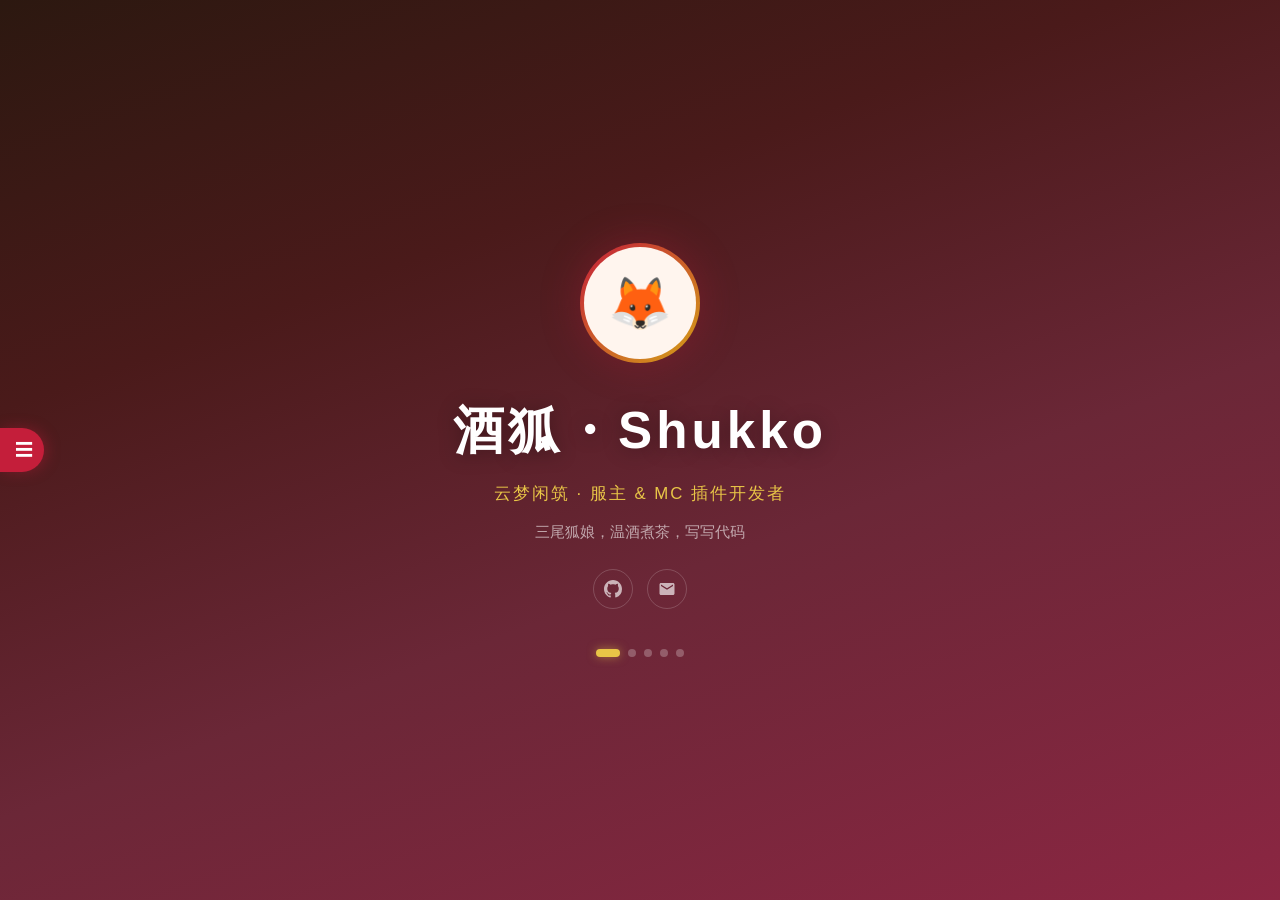
==== commit 71436eeb: "refactor: width展开半圆弹鼓导航, 按钮最左边固定" ====
--- a/index.html
+++ b/index.html
@@ -10,119 +10,105 @@
 </head>
 <body>
 
-  <!-- ============ 左侧导航 ============ -->
-  <nav class="side-nav" id="sideNav">
-    <!-- 半圆面板（始终在 left:0 位置） -->
-    <div class="nav-panel" id="navPanel">
-      <div class="nav-items" id="navItems">
-        <button class="nav-btn active" data-page="home" title="首页" style="--idx:0">
-          <span class="nav-icon">🦊</span>
-          <span class="nav-label">首页</span>
-        </button>
-        <button class="nav-btn" data-page="music" title="音乐" style="--idx:1">
-          <span class="nav-icon">🎵</span>
-          <span class="nav-label">音乐</span>
-        </button>
-        <button class="nav-btn" data-page="projects" title="项目" style="--idx:2">
-          <span class="nav-icon">📦</span>
-          <span class="nav-label">项目</span>
-        </button>
-        <button class="nav-btn" data-page="gallery" title="画廊" style="--idx:3">
-          <span class="nav-icon">🖼️</span>
-          <span class="nav-label">画廊</span>
-        </button>
-        <button class="nav-btn" data-page="contact" title="联系" style="--idx:4">
-          <span class="nav-icon">📬</span>
-          <span class="nav-label">联系</span>
-        </button>
-      </div>
-    </div>
-  </nav>
-
-  <!-- ============ 切换按钮（独立固定定位，一直在最左边） ============ -->
-  <button class="nav-toggle-btn" id="navToggle" aria-label="切换导航">
+  <!-- ============ 切换按钮（最左边） ============ -->
+  <button class="toggle-btn" id="toggleBtn" aria-label="菜单">
     <span class="toggle-icon" id="toggleIcon">☰</span>
   </button>
 
+  <!-- ============ 半圆面板（width 展开） ============ -->
+  <div class="nav-panel" id="navPanel">
+    <div class="nav-inner">
+      <button class="nav-btn active" data-page="home">
+        <span class="nav-icon">🦊</span>
+        <span class="nav-label">首页</span>
+      </button>
+      <button class="nav-btn" data-page="music">
+        <span class="nav-icon">🎵</span>
+        <span class="nav-label">音乐</span>
+      </button>
+      <button class="nav-btn" data-page="projects">
+        <span class="nav-icon">📦</span>
+        <span class="nav-label">项目</span>
+      </button>
+      <button class="nav-btn" data-page="gallery">
+        <span class="nav-icon">🖼️</span>
+        <span class="nav-label">画廊</span>
+      </button>
+      <button class="nav-btn" data-page="contact">
+        <span class="nav-icon">📬</span>
+        <span class="nav-label">联系</span>
+      </button>
+    </div>
+  </div>
+
   <!-- ============ 页面容器 ============ -->
-  <main class="pages-container" id="pagesContainer">
-
-    <!-- 页 0: 首页 -->
+  <main class="pages" id="pages">
+
     <section class="page active" id="page-home" data-index="0">
-      <div class="page-scroll">
+      <div class="page-inner">
         <div class="page-bg"></div>
         <div class="page-content home-content">
-          <div class="home-avatar">
+          <div class="avatar">
             <div class="avatar-frame">
-              <div class="avatar-placeholder">🦊</div>
+              <div class="avatar-emoji">🦊</div>
             </div>
           </div>
           <h1 class="home-title">酒狐・Shukko</h1>
-          <p class="home-subtitle">云梦闲筑 · 服主 &amp; MC 插件开发者</p>
+          <p class="home-sub">云梦闲筑 · 服主 &amp; MC 插件开发者</p>
           <p class="home-desc">三尾狐娘，温酒煮茶，写写代码</p>
-          <div class="home-social">
-            <a href="https://github.com/shthim" target="_blank" rel="noopener" class="social-link" title="GitHub">
+          <div class="social-row">
+            <a href="https://github.com/shthim" target="_blank" class="social-link" title="GitHub">
               <svg viewBox="0 0 24 24" fill="currentColor"><path d="M12 0C5.37 0 0 5.37 0 12c0 5.31 3.435 9.795 8.205 11.385.6.105.825-.255.825-.57 0-.285-.015-1.23-.015-2.235-3.015.555-3.795-.735-4.035-1.41-.135-.345-.72-1.41-1.23-1.695-.42-.225-1.02-.78-.015-.795.945-.015 1.62.87 1.845 1.23 1.08 1.815 2.805 1.305 3.495.99.105-.78.42-1.305.765-1.605-2.67-.3-5.46-1.335-5.46-5.925 0-1.305.465-2.385 1.23-3.225-.12-.3-.54-1.53.12-3.18 0 0 1.005-.315 3.3 1.23.96-.27 1.98-.405 3-.405s2.04.135 3 .405c2.295-1.56 3.3-1.23 3.3-1.23.66 1.65.24 2.88.12 3.18.765.84 1.23 1.905 1.23 3.225 0 4.605-2.805 5.625-5.475 5.925.435.375.81 1.095.81 2.22 0 1.605-.015 2.895-.015 3.3 0 .315.225.69.825.57A12.02 12.02 0 0024 12c0-6.63-5.37-12-12-12z"/></svg>
             </a>
             <a href="mailto:shthim@users.noreply.github.com" class="social-link" title="邮箱">
               <svg viewBox="0 0 24 24" fill="currentColor"><path d="M20 4H4c-1.1 0-2 .9-2 2v12c0 1.1.9 2 2 2h16c1.1 0 2-.9 2-2V6c0-1.1-.9-2-2-2zm0 4l-8 5-8-5V6l8 5 8-5v2z"/></svg>
             </a>
           </div>
-          <div class="page-indicator">
-            <span class="dot active" data-index="0"></span>
-            <span class="dot" data-index="1"></span>
-            <span class="dot" data-index="2"></span>
-            <span class="dot" data-index="3"></span>
-            <span class="dot" data-index="4"></span>
-          </div>
-        </div>
-      </div>
-    </section>
-
-    <!-- 页 1: 音乐 -->
+          <div class="dots">
+            <span class="dot active" data-i="0"></span>
+            <span class="dot" data-i="1"></span>
+            <span class="dot" data-i="2"></span>
+            <span class="dot" data-i="3"></span>
+            <span class="dot" data-i="4"></span>
+          </div>
+        </div>
+      </div>
+    </section>
+
     <section class="page" id="page-music" data-index="1">
-      <div class="page-scroll">
+      <div class="page-inner">
         <div class="page-content">
-          <div class="section-header">
-            <span class="section-icon">🎵</span>
-            <h2 class="section-title">狐音小馆</h2>
-            <p class="section-desc">温一壶酒，听一首歌</p>
-          </div>
-          <div class="music-player">
-            <div class="player-cover">
-              <div class="cover-art" id="cover-art">
-                <div class="cover-placeholder">🎵</div>
+          <div class="section-head">
+            <span class="sec-icon">🎵</span>
+            <h2 class="sec-title">狐音小馆</h2>
+            <p class="sec-desc">温一壶酒，听一首歌</p>
+          </div>
+          <div class="player">
+            <div class="player-top">
+              <div class="cover" id="coverArt"><span class="cover-pl">🎵</span></div>
+              <div class="player-info">
+                <h3 class="track-name" id="trackName">未选择歌曲</h3>
+                <p class="track-artist" id="trackArtist">请从下方列表选择</p>
               </div>
-              <div class="player-info">
-                <h3 class="track-title" id="track-title">未选择歌曲</h3>
-                <p class="track-artist" id="track-artist">请从下方列表选择</p>
+            </div>
+            <div class="player-ctrl">
+              <button class="ctrl-btn" id="prevBtn">⏮</button>
+              <button class="ctrl-btn ctrl-main" id="playBtn">▶</button>
+              <button class="ctrl-btn" id="nextBtn">⏭</button>
+              <div class="prog">
+                <span class="t" id="curTime">0:00</span>
+                <div class="prog-bar" id="progBar"><div class="prog-fill" id="progFill"></div></div>
+                <span class="t" id="totTime">0:00</span>
               </div>
-            </div>
-            <div class="player-controls">
-              <button class="ctrl-btn" id="prev-btn" title="上一首">⏮</button>
-              <button class="ctrl-btn ctrl-primary" id="play-btn" title="播放/暂停">▶</button>
-              <button class="ctrl-btn" id="next-btn" title="下一首">⏭</button>
-              <div class="progress-area">
-                <span class="time" id="current-time">0:00</span>
-                <div class="progress-bar" id="progress-bar">
-                  <div class="progress-fill" id="progress-fill"></div>
-                </div>
-                <span class="time" id="total-time">0:00</span>
+              <div class="vol">
+                <span class="vol-icon">🔊</span>
+                <div class="vol-bar" id="volBar"><div class="vol-fill" id="volFill" style="width:70%"></div></div>
               </div>
-              <div class="volume-area">
-                <span class="vol-icon">🔊</span>
-                <div class="volume-bar" id="volume-bar">
-                  <div class="volume-fill" id="volume-fill" style="width:70%"></div>
-                </div>
-              </div>
-            </div>
-            <div class="playlist">
-              <h4 class="playlist-title">播放列表</h4>
-              <ul class="playlist-list" id="playlist">
-                <li class="playlist-item" data-src="" data-title="暂无曲目" data-artist="请添加音乐文件">
-                  <span class="pl-title">暂无曲目</span>
-                  <span class="pl-artist">请将 MP3 放在 music/ 目录下</span>
-                </li>
+            </div>
+            <div class="plist">
+              <h4 class="plist-title">播放列表</h4>
+              <ul class="plist-list" id="plist">
+                <li class="plist-item"><span class="pl-title">暂无曲目</span><span class="pl-artist">请添加音乐文件</span></li>
               </ul>
             </div>
           </div>
@@ -130,128 +116,93 @@
       </div>
     </section>
 
-    <!-- 页 2: 项目 -->
     <section class="page" id="page-projects" data-index="2">
-      <div class="page-scroll">
+      <div class="page-inner">
         <div class="page-content">
-          <div class="section-header">
-            <span class="section-icon">📦</span>
-            <h2 class="section-title">狐作项目</h2>
-            <p class="section-desc">MC Bedrock 插件 &amp; 资源包</p>
-          </div>
-          <div class="project-grid">
-            <div class="project-card">
-              <div class="project-icon">🏪</div>
-              <h3 class="project-name">EasyChestShop</h3>
-              <p class="project-desc">基于容器的商店系统，玩家可以自由创建收售商店</p>
-              <div class="project-tags">
-                <span class="tag">MC Bedrock</span>
-                <span class="tag">PBBP</span>
-              </div>
-              <a href="https://github.com/shthim/EasyChestShop" target="_blank" rel="noopener" class="project-btn">下载 / 查看</a>
-            </div>
-            <div class="project-card">
-              <div class="project-icon">📊</div>
-              <h3 class="project-name">UpRanks+</h3>
-              <p class="project-desc">头衔背包系统，玩家可自由佩戴称号</p>
-              <div class="project-tags">
-                <span class="tag">MC Bedrock</span>
-                <span class="tag">PBBP</span>
-              </div>
-              <a href="https://github.com/shthim/UpRanks" target="_blank" rel="noopener" class="project-btn">下载 / 查看</a>
-            </div>
-            <div class="project-card">
-              <div class="project-icon">💰</div>
-              <h3 class="project-name">ServerAccount</h3>
-              <p class="project-desc">服务器银行系统，离线自动交易</p>
-              <div class="project-tags">
-                <span class="tag">MC Bedrock</span>
-                <span class="tag">PBBP</span>
-              </div>
-              <a href="https://github.com/shthim/ServerAccount" target="_blank" rel="noopener" class="project-btn">下载 / 查看</a>
-            </div>
-            <div class="project-card">
-              <div class="project-icon">⚔️</div>
-              <h3 class="project-name">云梦闲筑</h3>
-              <p class="project-desc">MC Bedrock 服务器 — 生存、建筑、插件玩法</p>
-              <div class="project-tags">
-                <span class="tag">MC Server</span>
-                <span class="tag">Bedrock</span>
-              </div>
-              <span class="project-btn disabled">服务器内部</span>
-            </div>
-          </div>
-        </div>
-      </div>
-    </section>
-
-    <!-- 页 3: 画廊 -->
+          <div class="section-head">
+            <span class="sec-icon">📦</span>
+            <h2 class="sec-title">狐作项目</h2>
+            <p class="sec-desc">MC Bedrock 插件 &amp; 资源包</p>
+          </div>
+          <div class="proj-grid">
+            <div class="proj-card">
+              <div class="proj-icon">🏪</div>
+              <h3 class="proj-name">EasyChestShop</h3>
+              <p class="proj-desc">基于容器的商店系统，玩家可以自由创建收售商店</p>
+              <div class="tags"><span class="tag">MC Bedrock</span><span class="tag">PBBP</span></div>
+              <a href="https://github.com/shthim/EasyChestShop" target="_blank" class="proj-btn">下载 / 查看</a>
+            </div>
+            <div class="proj-card">
+              <div class="proj-icon">📊</div>
+              <h3 class="proj-name">UpRanks+</h3>
+              <p class="proj-desc">头衔背包系统，玩家可自由佩戴称号</p>
+              <div class="tags"><span class="tag">MC Bedrock</span><span class="tag">PBBP</span></div>
+              <a href="https://github.com/shthim/UpRanks" target="_blank" class="proj-btn">下载 / 查看</a>
+            </div>
+            <div class="proj-card">
+              <div class="proj-icon">💰</div>
+              <h3 class="proj-name">ServerAccount</h3>
+              <p class="proj-desc">服务器银行系统，离线自动交易</p>
+              <div class="tags"><span class="tag">MC Bedrock</span><span class="tag">PBBP</span></div>
+              <a href="https://github.com/shthim/ServerAccount" target="_blank" class="proj-btn">下载 / 查看</a>
+            </div>
+            <div class="proj-card">
+              <div class="proj-icon">⚔️</div>
+              <h3 class="proj-name">云梦闲筑</h3>
+              <p class="proj-desc">MC Bedrock 服务器 — 生存、建筑、插件玩法</p>
+              <div class="tags"><span class="tag">MC Server</span><span class="tag">Bedrock</span></div>
+              <span class="proj-btn disabled">服务器内部</span>
+            </div>
+          </div>
+        </div>
+      </div>
+    </section>
+
     <section class="page" id="page-gallery" data-index="3">
-      <div class="page-scroll">
+      <div class="page-inner">
         <div class="page-content">
-          <div class="section-header">
-            <span class="section-icon">🖼️</span>
-            <h2 class="section-title">狐影集</h2>
-            <p class="section-desc">光与影的碎片</p>
-          </div>
-          <div class="gallery-grid" id="gallery-grid">
-            <div class="gallery-item placeholder">
-              <div class="gallery-inner">
-                <span class="gallery-emoji">🦊</span>
-                <p>添加你的图片</p>
-              </div>
-            </div>
-            <div class="gallery-item placeholder">
-              <div class="gallery-inner">
-                <span class="gallery-emoji">🎮</span>
-                <p>截图展示</p>
-              </div>
-            </div>
-            <div class="gallery-item placeholder">
-              <div class="gallery-inner">
-                <span class="gallery-emoji">🌸</span>
-                <p>生活随拍</p>
-              </div>
-            </div>
-            <div class="gallery-item placeholder">
-              <div class="gallery-inner">
-                <span class="gallery-emoji">🎨</span>
-                <p>作品展示</p>
-              </div>
-            </div>
-          </div>
-          <p class="gallery-hint">将图片放入 <code>assets/images/</code> 目录并更新 script.js 即可展示</p>
-        </div>
-      </div>
-    </section>
-
-    <!-- 页 4: 联系 -->
+          <div class="section-head">
+            <span class="sec-icon">🖼️</span>
+            <h2 class="sec-title">狐影集</h2>
+            <p class="sec-desc">光与影的碎片</p>
+          </div>
+          <div class="gal-grid" id="galGrid">
+            <div class="gal-item placeholder"><div class="gal-inner"><span>🦊</span><p>添加图片</p></div></div>
+            <div class="gal-item placeholder"><div class="gal-inner"><span>🎮</span><p>截图展示</p></div></div>
+            <div class="gal-item placeholder"><div class="gal-inner"><span>🌸</span><p>生活随拍</p></div></div>
+            <div class="gal-item placeholder"><div class="gal-inner"><span>🎨</span><p>作品展示</p></div></div>
+          </div>
+          <p class="gal-hint">将图片放入 <code>assets/images/</code> 并更新 script.js</p>
+        </div>
+      </div>
+    </section>
+
     <section class="page" id="page-contact" data-index="4">
-      <div class="page-scroll">
+      <div class="page-inner">
         <div class="page-content contact-content">
-          <div class="section-header">
-            <span class="section-icon">📬</span>
-            <h2 class="section-title">联系狐</h2>
-            <p class="section-desc">欢迎来找我玩～</p>
+          <div class="section-head">
+            <span class="sec-icon">📬</span>
+            <h2 class="sec-title">联系狐</h2>
+            <p class="sec-desc">欢迎来找我玩～</p>
           </div>
           <div class="contact-cards">
-            <a href="https://github.com/shthim" target="_blank" rel="noopener" class="contact-card">
+            <a href="https://github.com/shthim" target="_blank" class="contact-card">
               <svg viewBox="0 0 24 24" fill="currentColor"><path d="M12 0C5.37 0 0 5.37 0 12c0 5.31 3.435 9.795 8.205 11.385.6.105.825-.255.825-.57 0-.285-.015-1.23-.015-2.235-3.015.555-3.795-.735-4.035-1.41-.135-.345-.72-1.41-1.23-1.695-.42-.225-1.02-.78-.015-.795.945-.015 1.62.87 1.845 1.23 1.08 1.815 2.805 1.305 3.495.99.105-.78.42-1.305.765-1.605-2.67-.3-5.46-1.335-5.46-5.925 0-1.305.465-2.385 1.23-3.225-.12-.3-.54-1.53.12-3.18 0 0 1.005-.315 3.3 1.23.96-.27 1.98-.405 3-.405s2.04.135 3 .405c2.295-1.56 3.3-1.23 3.3-1.23.66 1.65.24 2.88.12 3.18.765.84 1.23 1.905 1.23 3.225 0 4.605-2.805 5.625-5.475 5.925.435.375.81 1.095.81 2.22 0 1.605-.015 2.895-.015 3.3 0 .315.225.69.825.57A12.02 12.02 0 0024 12c0-6.63-5.37-12-12-12z"/></svg>
-              <span class="contact-name">GitHub</span>
-              <span class="contact-desc">@shthim</span>
+              <span class="c-name">GitHub</span>
+              <span class="c-desc">@shthim</span>
             </a>
             <a href="mailto:shthim@users.noreply.github.com" class="contact-card">
               <svg viewBox="0 0 24 24" fill="currentColor"><path d="M20 4H4c-1.1 0-2 .9-2 2v12c0 1.1.9 2 2 2h16c1.1 0 2-.9 2-2V6c0-1.1-.9-2-2-2zm0 4l-8 5-8-5V6l8 5 8-5v2z"/></svg>
-              <span class="contact-name">邮箱</span>
-              <span class="contact-desc">shthim@users.noreply.github.com</span>
-            </a>
-            <a href="https://github.com/shthim/shthim.github.io" target="_blank" rel="noopener" class="contact-card">
-              <span class="contact-emoji">🦊</span>
-              <span class="contact-name">本站源码</span>
-              <span class="contact-desc">GitHub</span>
-            </a>
-          </div>
-          <p class="contact-footer">&copy; 2025 shthim · 酒狐小窝</p>
+              <span class="c-name">邮箱</span>
+              <span class="c-desc">shthim@users.noreply.github.com</span>
+            </a>
+            <a href="https://github.com/shthim/shthim.github.io" target="_blank" class="contact-card">
+              <span class="c-emoji">🦊</span>
+              <span class="c-name">本站源码</span>
+              <span class="c-desc">GitHub</span>
+            </a>
+          </div>
+          <p class="copy">&copy; 2025 shthim · 酒狐小窝</p>
         </div>
       </div>
     </section>
@@ -260,8 +211,8 @@
 
   <!-- Lightbox -->
   <div class="lightbox" id="lightbox">
-    <button class="lightbox-close" id="lightbox-close">&times;</button>
-    <img class="lightbox-img" id="lightbox-img" src="" alt="">
+    <button class="lb-close" id="lbClose">&times;</button>
+    <img class="lb-img" id="lbImg" src="" alt="">
   </div>
 
   <script src="js/script.js"></script>
--- a/css/style.css
+++ b/css/style.css
@@ -1,933 +1,269 @@
 /* =============================================
-   酒狐・Shukko — 个人主页
-   半圆弹鼓导航 · 淡入淡出切页
+   酒狐・Shukko — width 展开半圆导航
    ============================================= */
-
-/* ---------- 基础重置 ---------- */
-*, *::before, *::after {
-  margin: 0;
-  padding: 0;
-  box-sizing: border-box;
-}
-
-:root {
-  --crimson:      #C41E3A;
-  --crimson-dark: #8B0000;
-  --crimson-light:#E84A5F;
-  --gold:         #D4A017;
-  --gold-light:   #E8C547;
-  --warm-white:   #FFF8F0;
-  --brown-dark:   #2C1810;
-  --brown-mid:    #5C3A28;
-  --brown-light:  #8B6F4A;
-  --gray-soft:    #F5F0EB;
-  --gray-mid:     #B8A89A;
-  --shadow:       rgba(44, 24, 16, 0.12);
-
-  --radius: 12px;
-  --radius-sm: 8px;
-  --transition: 0.3s cubic-bezier(0.4, 0, 0.2, 1);
-
-  /* 半圆尺寸 — 完美半圆 */
-  --nav-r: 200px;         /* 半圆半径 */
-  --nav-w: var(--nav-r);  /* 宽度 = 半径 */
-  --nav-h: calc(var(--nav-r) * 2);  /* 高度 = 直径 */
-  --btn-size: 44px;
-}
-
-html {
-  font-size: 16px;
-  overflow: hidden;
-  height: 100%;
-}
-
-body {
-  height: 100%;
-  font-family: -apple-system, BlinkMacSystemFont, "Segoe UI", "Noto Sans SC", "PingFang SC", "Microsoft YaHei", sans-serif;
-  background: var(--warm-white);
-  color: var(--brown-dark);
-  line-height: 1.7;
-  overflow: hidden;
-}
-
-a { text-decoration: none; color: inherit; }
-ul { list-style: none; }
-img { max-width: 100%; display: block; }
-
-/* =============================================
-   切换按钮 — 独立 fixed，始终在最左边
-   ============================================= */
-.nav-toggle-btn {
-  position: fixed;
-  left: 10px;
-  top: 50%;
-  transform: translateY(-50%);
-  z-index: 1001;
-  width: 44px;
-  height: 44px;
-  border: none;
-  border-radius: 50%;
-  background: var(--crimson);
-  color: #fff;
-  font-size: 1.15rem;
-  cursor: pointer;
-  box-shadow: 0 4px 16px rgba(196, 30, 58, 0.35);
-  transition: var(--transition);
-  display: flex;
-  align-items: center;
-  justify-content: center;
-  line-height: 1;
-}
-
-.nav-toggle-btn:hover {
-  background: var(--crimson-dark);
-  transform: translateY(-50%) scale(1.1);
-  box-shadow: 0 6px 24px rgba(196, 30, 58, 0.45);
-}
-
-.nav-toggle-btn:active {
-  transform: translateY(-50%) scale(0.9);
-}
-
-.toggle-icon {
-  display: block;
-  transition: transform var(--transition);
-}
-
-/* 展开时图标旋转 90° */
-.side-nav.open ~ .nav-toggle-btn .toggle-icon,
-.nav-toggle-btn.open .toggle-icon {
-  transform: rotate(90deg);
-}
-
-/* =============================================
-   半圆面板
-   ============================================= */
-.side-nav {
-  position: fixed;
-  left: 0;
-  top: 50%;
-  transform: translateY(-50%);
-  z-index: 1000;
-  width: var(--nav-w);
-  height: var(--nav-h);
-  pointer-events: none;
-}
-
-.nav-panel {
-  position: absolute;
-  left: 0;
-  top: 0;
-  width: 100%;
-  height: 100%;
-  pointer-events: none;
-}
-
-/* 半圆背景 */
-.nav-panel::before {
-  content: '';
-  position: absolute;
-  left: 0;
-  top: 0;
-  width: 100%;
-  height: 100%;
-  background: rgba(255, 248, 240, 0.95);
-  backdrop-filter: blur(16px);
-  -webkit-backdrop-filter: blur(16px);
-  border: 1px solid rgba(196, 30, 58, 0.10);
-  border-left: none;
-  /* 真半圆：border-radius 半径 = 高度的一半 = 200px */
-  border-radius: 0 var(--nav-r) var(--nav-r) 0;
-  box-shadow: 6px 0 40px rgba(44, 24, 16, 0.15);
-  pointer-events: auto;
-
-  /* 旋转隐藏：以左上角为轴心，逆时针转到底 */
-  transform-origin: left top;
-  transform: rotate(-110deg);
-  opacity: 0;
-  visibility: hidden;
-  transition:
-    transform 0.55s cubic-bezier(0.34, 1.56, 0.64, 1),
-    opacity 0.35s ease,
-    visibility 0s 0.5s;
-}
-
-.side-nav.open .nav-panel::before {
-  transform: rotate(0deg);
-  opacity: 1;
-  visibility: visible;
-  transition:
-    transform 0.55s cubic-bezier(0.34, 1.56, 0.64, 1),
-    opacity 0.35s ease,
-    visibility 0s 0s;
-}
-
-/* =============================================
-   导航按钮 — 弹鼓弧形排列
-   ============================================= */
-.nav-items {
-  position: absolute;
-  left: 0;
-  top: 0;
-  width: 100%;
-  height: 100%;
-  pointer-events: none;
-}
-
-/* 每个按钮通过 --idx 定位在弧线上 */
-/* 半圆圆心在 (0, nav-r)，半径 - 按钮半径偏移 */
-/* 5 个按钮从 -55° 到 55°，间隔 27.5° */
-.nav-btn {
-  position: absolute;
-  width: var(--btn-size);
-  height: var(--btn-size);
-  border: none;
-  border-radius: 50%;
-  background: transparent;
-  color: var(--brown-mid);
-  cursor: pointer;
-  pointer-events: none;
-  display: flex;
-  align-items: center;
-  justify-content: center;
-  flex-shrink: 0;
-  transition:
-    background 0.25s ease,
-    color 0.25s ease,
-    box-shadow 0.25s ease,
-    transform 0.25s ease;
-
-  /* 每个按钮的弧形位置 */
-  /* idx: 0→-55°, 1→-27.5°, 2→0°, 3→27.5°, 4→55° */
-  /* r=155 (略小于 nav-r 让按钮在弧线内侧) */
-  /* x = r*cos(θ), y = nav-r + r*sin(θ) */
-  /* 用 calc 和三角函数不行，所以用硬编码 */
-  left: 95px;
-  opacity: 0;
-  transform: translateY(-10px) scale(0.6) rotate(-30deg);
-}
-
-/* 每个按钮的精确位置和延迟 */
-.nav-btn:nth-child(1) { top: 82px;  }
-.nav-btn:nth-child(2) { top: 137px; }
-.nav-btn:nth-child(3) { top: 200px; }
-.nav-btn:nth-child(4) { top: 263px; }
-.nav-btn:nth-child(5) { top: 318px; }
-
-/* 展开时按钮旋转浮现 */
-.side-nav.open .nav-btn {
-  pointer-events: auto;
-  opacity: 1;
-  transform: translateY(0) scale(1) rotate(0deg);
-  transition:
-    opacity 0.35s ease,
-    transform 0.45s cubic-bezier(0.34, 1.56, 0.64, 1),
-    background 0.2s ease,
-    color 0.2s ease,
-    box-shadow 0.2s ease;
-}
-
-/* 各按钮延迟（从上往下依次出现） */
-.side-nav.open .nav-btn:nth-child(1) { transition-delay: 0.06s; }
-.side-nav.open .nav-btn:nth-child(2) { transition-delay: 0.12s; }
-.side-nav.open .nav-btn:nth-child(3) { transition-delay: 0.18s; }
-.side-nav.open .nav-btn:nth-child(4) { transition-delay: 0.24s; }
-.side-nav.open .nav-btn:nth-child(5) { transition-delay: 0.30s; }
-
-/* 收起时反向消失 */
-.side-nav:not(.open) .nav-btn {
-  transition:
-    opacity 0.2s ease,
-    transform 0.25s ease,
-    background 0.15s ease;
-}
-.side-nav:not(.open) .nav-btn:nth-child(1) { transition-delay: 0.25s; }
-.side-nav:not(.open) .nav-btn:nth-child(2) { transition-delay: 0.20s; }
-.side-nav:not(.open) .nav-btn:nth-child(3) { transition-delay: 0.15s; }
-.side-nav:not(.open) .nav-btn:nth-child(4) { transition-delay: 0.10s; }
-.side-nav:not(.open) .nav-btn:nth-child(5) { transition-delay: 0.05s; }
-
-/* Hover */
-.nav-btn:hover {
-  background: rgba(196, 30, 58, 0.10);
-  transform: scale(1.15) !important;
-}
-
-/* 选中状态：加粗背景 + 加深 */
-.nav-btn.active {
-  background: var(--crimson);
-  color: #fff;
-  font-weight: 700;
-  box-shadow: 0 4px 14px rgba(196, 30, 58, 0.40);
-}
-
-.nav-btn.active:hover {
-  background: var(--crimson-dark);
-}
-
-.nav-icon {
-  font-size: 1.1rem;
-  display: block;
-  line-height: 1;
-}
-
-/* 标签文字（右侧悬浮提示） */
-.nav-label {
-  position: absolute;
-  left: calc(100% + 10px);
-  top: 50%;
-  transform: translateY(-50%);
-  white-space: nowrap;
-  font-size: 0.82rem;
-  font-weight: 600;
-  color: var(--brown-mid);
-  background: rgba(255, 255, 255, 0.95);
-  padding: 5px 14px;
-  border-radius: 6px;
-  box-shadow: 0 2px 10px var(--shadow);
-  opacity: 0;
-  pointer-events: none;
-  transition: opacity 0.2s ease;
-}
-
-.nav-btn.active .nav-label {
-  color: var(--crimson);
-  font-weight: 700;
-}
-
-.nav-btn:hover .nav-label,
-.nav-btn.active .nav-label {
-  opacity: 1;
-}
-
-/* =============================================
-   页面容器 — 淡入淡出切页
-   ============================================= */
-.pages-container {
-  position: fixed;
-  inset: 0;
-}
-
-.page {
-  position: absolute;
-  inset: 0;
-  opacity: 0;
-  pointer-events: none;
-  transition: opacity 0.45s ease;
-}
-
-.page.active {
-  opacity: 1;
-  pointer-events: auto;
-}
-
-.page-scroll {
-  width: 100%;
-  height: 100%;
-  overflow-y: auto;
-  display: flex;
-  align-items: center;
-  justify-content: center;
-}
-
-.page-content {
-  width: 100%;
-  max-width: 780px;
-  padding: 48px 64px;
-  margin: auto;
-}
-
-/* 首页背景 */
-#page-home .page-scroll {
-  background: linear-gradient(160deg, #2C1810 0%, #4A1A1A 30%, #6B2737 60%, #8B2642 100%);
-}
-
-/* =============================================
-   首页内容
-   ============================================= */
-.home-content {
-  text-align: center;
-  color: #fff;
-}
-
-.home-avatar { margin-bottom: 24px; }
-
-.avatar-frame {
-  width: 120px;
-  height: 120px;
-  margin: 0 auto;
-  border-radius: 50%;
-  background: linear-gradient(135deg, var(--crimson), var(--gold));
-  padding: 4px;
-  animation: avatar-glow 3s ease-in-out infinite;
-  box-shadow: 0 0 40px rgba(196, 30, 58, 0.3);
-}
-
-@keyframes avatar-glow {
-  0%, 100% { box-shadow: 0 0 40px rgba(196, 30, 58, 0.3); }
-  50% { box-shadow: 0 0 60px rgba(212, 160, 23, 0.4); }
-}
-
-.avatar-placeholder {
-  width: 100%;
-  height: 100%;
-  border-radius: 50%;
-  background: var(--cream);
-  display: flex;
-  align-items: center;
-  justify-content: center;
-  font-size: 3.2rem;
-}
-
-.home-title {
-  font-size: clamp(2rem, 5vw, 3.2rem);
-  font-weight: 800;
-  letter-spacing: 4px;
-  text-shadow: 0 2px 20px rgba(0,0,0,0.3);
-  margin-bottom: 6px;
-}
-
-.home-subtitle {
-  font-size: 1.05rem;
-  color: var(--gold-light);
-  font-weight: 500;
-  letter-spacing: 2px;
-  margin-bottom: 10px;
-}
-
-.home-desc {
-  font-size: 0.95rem;
-  color: rgba(255,255,255,0.6);
-  margin-bottom: 24px;
-}
-
-.home-social {
-  display: flex;
-  justify-content: center;
-  gap: 14px;
-}
-
-.social-link {
-  display: flex;
-  align-items: center;
-  justify-content: center;
-  width: 40px;
-  height: 40px;
-  border-radius: 50%;
-  color: rgba(255,255,255,0.65);
-  border: 1px solid rgba(255,255,255,0.18);
-  transition: var(--transition);
-}
-
-.social-link svg { width: 18px; height: 18px; }
-
-.social-link:hover {
-  color: var(--gold-light);
-  border-color: var(--gold-light);
-  background: rgba(212, 160, 23, 0.1);
-  transform: translateY(-3px);
-}
-
-/* 圆点指示器 */
-.page-indicator {
-  display: flex;
-  justify-content: center;
-  gap: 8px;
-  margin-top: 40px;
-}
-
-.dot {
-  width: 8px;
-  height: 8px;
-  border-radius: 50%;
-  background: rgba(255,255,255,0.25);
-  cursor: pointer;
-  transition: var(--transition);
-}
-
-.dot.active {
-  background: var(--gold-light);
-  width: 24px;
-  border-radius: 4px;
-  box-shadow: 0 0 10px rgba(232, 197, 71, 0.5);
-}
-
-.dot:hover { background: rgba(255,255,255,0.5); }
-
-/* =============================================
-   通用 Section
-   ============================================= */
-.section-header {
-  text-align: center;
-  margin-bottom: 36px;
-}
-
-.section-icon {
-  font-size: 1.8rem;
-  display: block;
-  margin-bottom: 6px;
-}
-
-.section-title {
-  font-size: clamp(1.5rem, 3.5vw, 2rem);
-  font-weight: 700;
-  color: var(--brown-dark);
-  letter-spacing: 2px;
-  margin-bottom: 6px;
-}
-
-.section-title::after {
-  content: '';
-  display: block;
-  width: 40px;
-  height: 3px;
-  background: linear-gradient(90deg, var(--crimson), var(--gold));
-  margin: 10px auto 0;
-  border-radius: 2px;
-}
-
-.section-desc {
-  color: var(--brown-light);
-  font-size: 0.92rem;
-  margin-top: 4px;
-}
-
-/* =============================================
-   音乐播放器
-   ============================================= */
-.music-player {
-  max-width: 580px;
-  margin: 0 auto;
-  background: #fff;
-  border-radius: var(--radius);
-  box-shadow: 0 4px 24px var(--shadow);
-  overflow: hidden;
-}
-
-.player-cover {
-  display: flex;
-  gap: 18px;
-  padding: 24px;
-  background: linear-gradient(135deg, var(--cream), var(--warm-white));
-  align-items: center;
-}
-
-.cover-art {
-  width: 80px;
-  height: 80px;
-  border-radius: var(--radius-sm);
-  overflow: hidden;
-  flex-shrink: 0;
-  background: linear-gradient(135deg, var(--crimson), var(--crimson-dark));
-  display: flex;
-  align-items: center;
-  justify-content: center;
-}
-
-.cover-placeholder { font-size: 2rem; }
-
-.player-info {
-  flex: 1;
-  min-width: 0;
-}
-
-.track-title {
-  font-size: 1.05rem;
-  font-weight: 600;
-  color: var(--brown-dark);
-  white-space: nowrap;
-  overflow: hidden;
-  text-overflow: ellipsis;
-  margin-bottom: 2px;
-}
-
-.track-artist {
-  font-size: 0.82rem;
-  color: var(--brown-light);
-}
-
-.player-controls {
-  padding: 14px 20px;
-  display: flex;
-  align-items: center;
-  gap: 10px;
-  flex-wrap: wrap;
-  background: #fff;
-}
-
-.ctrl-btn {
-  width: 36px;
-  height: 36px;
-  border: none;
-  border-radius: 50%;
-  background: var(--gray-soft);
-  color: var(--brown-mid);
-  font-size: 0.9rem;
-  cursor: pointer;
-  transition: var(--transition);
-  display: flex;
-  align-items: center;
-  justify-content: center;
-  flex-shrink: 0;
-}
-
-.ctrl-btn:hover { background: rgba(196, 30, 58, 0.1); color: var(--crimson); }
-
-.ctrl-primary {
-  width: 42px;
-  height: 42px;
-  background: var(--crimson);
-  color: #fff;
-  font-size: 1.05rem;
-}
-
-.ctrl-primary:hover { background: var(--crimson-dark); color: #fff; }
-
-.progress-area {
-  flex: 1;
-  display: flex;
-  align-items: center;
-  gap: 6px;
-  min-width: 100px;
-}
-
-.time {
-  font-size: 0.72rem;
-  color: var(--brown-light);
-  font-variant-numeric: tabular-nums;
-  flex-shrink: 0;
-}
-
-.progress-bar, .volume-bar {
-  flex: 1;
-  height: 4px;
-  background: var(--gray-soft);
-  border-radius: 2px;
-  cursor: pointer;
-  position: relative;
-  min-width: 50px;
-}
-
-.progress-fill, .volume-fill {
-  height: 100%;
-  background: linear-gradient(90deg, var(--crimson), var(--crimson-light));
-  border-radius: 2px;
-  position: relative;
-  transition: width 0.1s linear;
-}
-
-.progress-fill::after, .volume-fill::after {
-  content: '';
-  position: absolute;
-  right: -4px;
-  top: 50%;
-  transform: translateY(-50%);
-  width: 9px;
-  height: 9px;
-  border-radius: 50%;
-  background: var(--crimson);
-  border: 2px solid #fff;
-  box-shadow: 0 1px 3px rgba(0,0,0,0.15);
-  opacity: 0;
-  transition: opacity 0.2s;
-}
-
-.progress-bar:hover .progress-fill::after,
-.volume-bar:hover .volume-fill::after { opacity: 1; }
-
-.volume-area { display: flex; align-items: center; gap: 6px; flex-shrink: 0; }
-.vol-icon { font-size: 0.85rem; }
-.volume-bar { width: 70px; min-width: 50px; }
-
-.playlist {
-  border-top: 1px solid var(--gray-soft);
-  padding: 12px 20px;
-  max-height: 160px;
-  overflow-y: auto;
-}
-
-.playlist-title {
-  font-size: 0.82rem;
-  font-weight: 600;
-  color: var(--brown-mid);
-  margin-bottom: 6px;
-}
-
-.playlist-list { display: flex; flex-direction: column; gap: 2px; }
-
-.playlist-item {
-  display: flex;
-  justify-content: space-between;
-  align-items: center;
-  padding: 8px 12px;
-  border-radius: var(--radius-sm);
-  cursor: pointer;
-  transition: var(--transition);
-  font-size: 0.85rem;
-}
-
-.playlist-item:hover { background: var(--gray-soft); }
-.playlist-item.active { background: rgba(196, 30, 58, 0.08); color: var(--crimson); font-weight: 600; }
-.pl-title { font-weight: 500; flex: 1; }
-.pl-artist { color: var(--brown-light); font-size: 0.78rem; flex-shrink: 0; }
-
-/* =============================================
-   项目卡片
-   ============================================= */
-.project-grid {
-  display: grid;
-  grid-template-columns: repeat(auto-fill, minmax(240px, 1fr));
-  gap: 18px;
-}
-
-.project-card {
-  background: #fff;
-  border-radius: var(--radius);
-  padding: 22px;
-  box-shadow: 0 2px 14px var(--shadow);
-  transition: var(--transition);
-  display: flex;
-  flex-direction: column;
-}
-
-.project-card:hover { transform: translateY(-3px); box-shadow: 0 6px 24px var(--shadow); }
-.project-icon { font-size: 1.6rem; margin-bottom: 10px; }
-.project-name { font-size: 1.05rem; font-weight: 700; color: var(--brown-dark); margin-bottom: 6px; }
-.project-desc { font-size: 0.85rem; color: var(--brown-light); line-height: 1.6; margin-bottom: 14px; flex: 1; }
-.project-tags { display: flex; flex-wrap: wrap; gap: 5px; margin-bottom: 14px; }
-
-.tag {
-  display: inline-block;
-  padding: 3px 10px;
-  font-size: 0.72rem;
-  border-radius: 20px;
-  background: rgba(196, 30, 58, 0.08);
-  color: var(--crimson);
-  font-weight: 500;
-}
-
-.project-btn {
-  display: inline-block;
-  padding: 8px 18px;
-  border-radius: var(--radius-sm);
-  background: linear-gradient(135deg, var(--crimson), var(--crimson-dark));
-  color: #fff;
-  font-size: 0.85rem;
-  font-weight: 500;
-  text-align: center;
-  transition: var(--transition);
-}
-
-.project-btn:hover { transform: translateY(-2px); box-shadow: 0 4px 12px rgba(196, 30, 58, 0.3); }
-.project-btn.disabled { background: var(--gray-soft); color: var(--gray-mid); cursor: default; pointer-events: none; }
-
-/* =============================================
-   画廊
-   ============================================= */
-.gallery-grid {
-  display: grid;
-  grid-template-columns: repeat(auto-fill, minmax(200px, 1fr));
-  gap: 14px;
-}
-
-.gallery-item {
-  border-radius: var(--radius);
-  overflow: hidden;
-  aspect-ratio: 4/3;
-  cursor: pointer;
-  transition: var(--transition);
-}
-
-.gallery-item:hover { transform: translateY(-3px); box-shadow: 0 6px 20px var(--shadow); }
-.gallery-item img { width: 100%; height: 100%; object-fit: cover; transition: transform 0.5s; }
-.gallery-item:hover img { transform: scale(1.05); }
-
-.gallery-item.placeholder {
-  background: linear-gradient(135deg, var(--cream), var(--gray-soft));
-  border: 2px dashed var(--gray-mid);
-  display: flex;
-  align-items: center;
-  justify-content: center;
-}
-
-.gallery-inner { text-align: center; color: var(--brown-light); }
-.gallery-emoji { font-size: 2rem; display: block; margin-bottom: 6px; }
-.gallery-inner p { font-size: 0.85rem; }
-
-.gallery-hint { text-align: center; margin-top: 14px; font-size: 0.8rem; color: var(--brown-light); }
-.gallery-hint code { background: rgba(196, 30, 58, 0.08); color: var(--crimson); padding: 2px 8px; border-radius: 4px; font-size: 0.78rem; }
-
-/* =============================================
-   联系
-   ============================================= */
-.contact-content { text-align: center; }
-
-.contact-cards {
-  display: flex;
-  flex-wrap: wrap;
-  gap: 14px;
-  justify-content: center;
-  max-width: 520px;
-  margin: 0 auto;
-}
-
-.contact-card {
-  display: flex;
-  flex-direction: column;
-  align-items: center;
-  gap: 6px;
-  padding: 22px 18px;
-  min-width: 140px;
-  flex: 1;
-  background: #fff;
-  border-radius: var(--radius);
-  box-shadow: 0 2px 14px var(--shadow);
-  transition: var(--transition);
-}
-
-.contact-card svg { width: 26px; height: 26px; color: var(--crimson); }
-.contact-emoji { font-size: 1.5rem; }
-.contact-name { font-size: 0.92rem; font-weight: 600; color: var(--brown-dark); }
-.contact-desc { font-size: 0.78rem; color: var(--brown-light); }
-.contact-card:hover { transform: translateY(-3px); box-shadow: 0 6px 24px var(--shadow); }
-.contact-footer { margin-top: 28px; font-size: 0.8rem; color: var(--gray-mid); }
-
-/* =============================================
-   Lightbox
-   ============================================= */
-.lightbox {
-  display: none;
-  position: fixed;
-  inset: 0;
-  background: rgba(0,0,0,0.85);
-  z-index: 2000;
-  align-items: center;
-  justify-content: center;
-  padding: 40px;
-  animation: lightbox-in 0.25s ease;
-}
-
-.lightbox.show { display: flex; }
-
-@keyframes lightbox-in {
-  from { opacity: 0; }
-  to { opacity: 1; }
-}
-
-.lightbox-img {
-  max-width: 90vw;
-  max-height: 90vh;
-  object-fit: contain;
-  border-radius: var(--radius-sm);
-  box-shadow: 0 20px 60px rgba(0,0,0,0.5);
-}
-
-.lightbox-close {
-  position: absolute;
-  top: 20px;
-  right: 24px;
-  background: none;
-  border: none;
-  color: #fff;
-  font-size: 2.2rem;
-  cursor: pointer;
-  opacity: 0.7;
-  transition: var(--transition);
-  width: 44px;
-  height: 44px;
-  display: flex;
-  align-items: center;
-  justify-content: center;
-}
-
-.lightbox-close:hover { opacity: 1; }
-
-/* =============================================
-   滚动条美化
-   ============================================= */
-.page-scroll::-webkit-scrollbar { width: 4px; }
-.page-scroll::-webkit-scrollbar-track { background: transparent; }
-.page-scroll::-webkit-scrollbar-thumb { background: var(--gray-mid); border-radius: 2px; }
-
-/* =============================================
-   进入动画：页面激活后内容淡入
-   ============================================= */
-.page.active .page-content > * {
-  animation: content-fade 0.5s ease both;
-}
-
-@keyframes content-fade {
-  from { opacity: 0; transform: translateY(14px); }
-  to { opacity: 1; transform: translateY(0); }
-}
-
-.page.active .page-content > *:nth-child(2) { animation-delay: 0.04s; }
-.page.active .page-content > *:nth-child(3) { animation-delay: 0.08s; }
-.page.active .page-content > *:nth-child(4) { animation-delay: 0.12s; }
-.page.active .page-content > *:nth-child(5) { animation-delay: 0.16s; }
-
-/* =============================================
-   响应式
-   ============================================= */
-@media (max-width: 768px) {
-  :root {
-    --nav-r: 160px;
-    --btn-size: 38px;
-  }
-
-  .nav-toggle-btn {
-    width: 38px;
-    height: 38px;
-    left: 8px;
-    font-size: 1rem;
-  }
-
-  .nav-label { display: none; }
-
-  /* 小屏按钮位置调整 */
-  .nav-btn:nth-child(1) { top: 74px;  left: 78px; }
-  .nav-btn:nth-child(2) { top: 122px; left: 78px; }
-  .nav-btn:nth-child(3) { top: 160px; left: 78px; }
-  .nav-btn:nth-child(4) { top: 198px; left: 78px; }
-  .nav-btn:nth-child(5) { top: 246px; left: 78px; }
-
-  .nav-icon { font-size: 1rem; }
-
-  .page-content { padding: 32px 40px; }
-
-  .avatar-frame { width: 100px; height: 100px; }
-  .avatar-placeholder { font-size: 2.8rem; }
-  .home-title { letter-spacing: 2px; }
-
-  .player-cover { flex-direction: column; text-align: center; padding: 18px; }
-  .player-controls { padding: 10px 14px; justify-content: center; }
-  .progress-area { width: 100%; order: 10; }
-  .volume-area { display: none; }
-  .gallery-grid { grid-template-columns: repeat(auto-fill, minmax(140px, 1fr)); gap: 10px; }
-  .project-grid { grid-template-columns: 1fr; }
-  .contact-cards { flex-direction: column; align-items: stretch; }
-}
-
-@media (max-width: 480px) {
-  :root {
-    --nav-r: 140px;
-    --btn-size: 34px;
-  }
-
-  .nav-toggle-btn {
-    width: 34px;
-    height: 34px;
-    left: 6px;
-    font-size: 0.9rem;
-  }
-
-  .nav-btn:nth-child(1) { top: 68px;  left: 68px; }
-  .nav-btn:nth-child(2) { top: 108px; left: 68px; }
-  .nav-btn:nth-child(3) { top: 140px; left: 68px; }
-  .nav-btn:nth-child(4) { top: 172px; left: 68px; }
-  .nav-btn:nth-child(5) { top: 212px; left: 68px; }
-
-  .page-content { padding: 24px 28px; }
-  .gallery-grid { grid-template-columns: repeat(2, 1fr); }
-  .project-card { padding: 16px; }
-}
+*,*::before,*::after{margin:0;padding:0;box-sizing:border-box}
+:root{
+  --red:#C41E3A;--red-dk:#8B0000;--red-lt:#E84A5F;
+  --gold:#D4A017;--gold-lt:#E8C547;
+  --warm:#FFF8F0;--cream:#FFF5EE;
+  --dk:#2C1810;--md:#5C3A28;--lt:#8B6F4A;
+  --gray:#F5F0EB;--gray-md:#B8A89A;
+  --shadow:rgba(44,24,16,0.12);
+  --r:12px;--rs:8px;--ease:0.3s cubic-bezier(0.4,0,0.2,1);
+  --bounce:0.5s cubic-bezier(0.34,1.56,0.64,1)
+}
+html{font-size:16px;overflow:hidden;height:100%}
+body{height:100%;font-family:-apple-system,BlinkMacSystemFont,"Segoe UI","Noto Sans SC","PingFang SC","Microsoft YaHei",sans-serif;background:var(--warm);color:var(--dk);line-height:1.7;overflow:hidden}
+a{text-decoration:none;color:inherit}
+ul{list-style:none}
+img{max-width:100%;display:block}
+
+/* ========== 切换按钮（最左边） ========== */
+.toggle-btn{
+  position:fixed;left:0;top:50%;transform:translateY(-50%);
+  z-index:1001;width:44px;height:44px;border:none;
+  background:var(--red);color:#fff;font-size:1.15rem;cursor:pointer;
+  border-radius:0 50% 50% 0;
+  box-shadow:3px 0 14px rgba(196,30,58,0.35);
+  transition:var(--ease);display:flex;align-items:center;justify-content:center;
+  padding-left:3px;line-height:1
+}
+.toggle-btn:hover{background:var(--red-dk);transform:translateY(-50%) scale(1.08)}
+.toggle-btn:active{transform:translateY(-50%) scale(0.92)}
+.toggle-btn.open .toggle-icon{transform:rotate(90deg)}
+.toggle-icon{display:block;transition:transform 0.3s ease}
+
+/* ========== 半圆面板（width 展开） ========== */
+.nav-panel{
+  position:fixed;left:0;top:50%;transform:translateY(-50%);
+  z-index:1000;width:0;overflow:hidden;
+  transition:width var(--bounce);pointer-events:none
+}
+.nav-panel.open{width:200px;pointer-events:auto}
+
+/* 半圆形状内容器 */
+.nav-inner{
+  width:200px;height:400px;
+  background:rgba(255,248,240,0.95);
+  backdrop-filter:blur(16px);-webkit-backdrop-filter:blur(16px);
+  border-right:1px solid rgba(196,30,58,0.10);
+  border-radius:0 50% 50% 0;
+  box-shadow:6px 0 40px rgba(44,24,16,0.15);
+  position:relative;overflow:hidden
+}
+
+/* ========== 弹鼓弧形按钮 ========== */
+/* 半圆圆心 (0,200), 弧半径 155px, 角度 -55°~55° */
+.nav-btn{
+  position:absolute;width:44px;height:44px;border:none;border-radius:50%;
+  background:transparent;color:var(--md);cursor:pointer;
+  display:flex;align-items:center;justify-content:center;
+  font-size:1.1rem;transition:background 0.25s,color 0.25s,box-shadow 0.25s,transform 0.25s;
+  /* 初始隐藏 */
+  opacity:0;transform:scale(0.5) rotate(-30deg)
+}
+/* 弧线位置 (x≈91+偏移) */
+.nav-btn:nth-child(1){top:76px;left:91px}
+.nav-btn:nth-child(2){top:130px;left:91px}
+.nav-btn:nth-child(3){top:200px;left:91px}
+.nav-btn:nth-child(4){top:270px;left:91px}
+.nav-btn:nth-child(5){top:324px;left:91px}
+
+/* 展开时浮现 */
+.nav-panel.open .nav-btn{
+  opacity:1;transform:scale(1) rotate(0deg);
+  transition:opacity 0.35s,transform 0.45s cubic-bezier(0.34,1.56,0.64,1),background 0.2s,color 0.2s,box-shadow 0.2s
+}
+.nav-panel.open .nav-btn:nth-child(1){transition-delay:0.08s}
+.nav-panel.open .nav-btn:nth-child(2){transition-delay:0.14s}
+.nav-panel.open .nav-btn:nth-child(3){transition-delay:0.20s}
+.nav-panel.open .nav-btn:nth-child(4){transition-delay:0.26s}
+.nav-panel.open .nav-btn:nth-child(5){transition-delay:0.32s}
+
+/* 收起 */
+.nav-panel:not(.open) .nav-btn{transition:opacity 0.2s,transform 0.25s}
+.nav-panel:not(.open) .nav-btn:nth-child(1){transition-delay:0.25s}
+.nav-panel:not(.open) .nav-btn:nth-child(2){transition-delay:0.20s}
+.nav-panel:not(.open) .nav-btn:nth-child(3){transition-delay:0.15s}
+.nav-panel:not(.open) .nav-btn:nth-child(4){transition-delay:0.10s}
+.nav-panel:not(.open) .nav-btn:nth-child(5){transition-delay:0.05s}
+
+.nav-btn:hover{background:rgba(196,30,58,0.10);transform:scale(1.15)!important}
+.nav-btn.active{background:var(--red);color:#fff;font-weight:700;box-shadow:0 4px 14px rgba(196,30,58,0.40)}
+.nav-btn.active:hover{background:var(--red-dk)}
+.nav-icon{display:block;line-height:1}
+
+/* 标签 */
+.nav-label{
+  position:absolute;left:calc(100% + 10px);top:50%;transform:translateY(-50%);
+  white-space:nowrap;font-size:0.82rem;font-weight:600;color:var(--md);
+  background:rgba(255,255,255,0.95);padding:5px 14px;border-radius:6px;
+  box-shadow:0 2px 10px var(--shadow);opacity:0;pointer-events:none;transition:opacity 0.2s
+}
+.nav-btn.active .nav-label{color:var(--red);font-weight:700}
+.nav-btn:hover .nav-label,.nav-btn.active .nav-label{opacity:1}
+
+/* ========== 页面容器 ========== */
+.pages{position:fixed;inset:0}
+.page{position:absolute;inset:0;opacity:0;pointer-events:none;transition:opacity 0.45s}
+.page.active{opacity:1;pointer-events:auto}
+.page-inner{width:100%;height:100%;overflow-y:auto;display:flex;align-items:center;justify-content:center}
+.page-content{width:100%;max-width:780px;padding:48px 64px;margin:auto}
+#page-home .page-inner{background:linear-gradient(160deg,#2C1810 0%,#4A1A1A 30%,#6B2737 60%,#8B2642 100%)}
+
+/* ========== 首页 ========== */
+.home-content{text-align:center;color:#fff}
+.avatar{margin-bottom:24px}
+.avatar-frame{width:120px;height:120px;margin:0 auto;border-radius:50%;
+  background:linear-gradient(135deg,var(--red),var(--gold));padding:4px;
+  animation:glow 3s ease-in-out infinite;box-shadow:0 0 40px rgba(196,30,58,0.3)}
+@keyframes glow{0%,100%{box-shadow:0 0 40px rgba(196,30,58,0.3)}50%{box-shadow:0 0 60px rgba(212,160,23,0.4)}}
+.avatar-emoji{width:100%;height:100%;border-radius:50%;background:var(--cream);
+  display:flex;align-items:center;justify-content:center;font-size:3.2rem}
+.home-title{font-size:clamp(2rem,5vw,3.2rem);font-weight:800;letter-spacing:4px;text-shadow:0 2px 20px rgba(0,0,0,0.3);margin-bottom:6px}
+.home-sub{font-size:1.05rem;color:var(--gold-lt);font-weight:500;letter-spacing:2px;margin-bottom:10px}
+.home-desc{font-size:0.95rem;color:rgba(255,255,255,0.6);margin-bottom:24px}
+.social-row{display:flex;justify-content:center;gap:14px}
+.social-link{display:flex;align-items:center;justify-content:center;width:40px;height:40px;border-radius:50%;
+  color:rgba(255,255,255,0.65);border:1px solid rgba(255,255,255,0.18);transition:var(--ease)}
+.social-link svg{width:18px;height:18px}
+.social-link:hover{color:var(--gold-lt);border-color:var(--gold-lt);background:rgba(212,160,23,0.1);transform:translateY(-3px)}
+.dots{display:flex;justify-content:center;gap:8px;margin-top:40px}
+.dot{width:8px;height:8px;border-radius:50%;background:rgba(255,255,255,0.25);cursor:pointer;transition:var(--ease)}
+.dot.active{background:var(--gold-lt);width:24px;border-radius:4px;box-shadow:0 0 10px rgba(232,197,71,0.5)}
+.dot:hover{background:rgba(255,255,255,0.5)}
+
+/* ========== 通用 ========== */
+.section-head{text-align:center;margin-bottom:36px}
+.sec-icon{font-size:1.8rem;display:block;margin-bottom:6px}
+.sec-title{font-size:clamp(1.5rem,3.5vw,2rem);font-weight:700;color:var(--dk);letter-spacing:2px;margin-bottom:6px}
+.sec-title::after{content:'';display:block;width:40px;height:3px;background:linear-gradient(90deg,var(--red),var(--gold));margin:10px auto 0;border-radius:2px}
+.sec-desc{color:var(--lt);font-size:0.92rem;margin-top:4px}
+
+/* ========== 播放器 ========== */
+.player{max-width:580px;margin:0 auto;background:#fff;border-radius:var(--r);box-shadow:0 4px 24px var(--shadow);overflow:hidden}
+.player-top{display:flex;gap:18px;padding:24px;background:linear-gradient(135deg,var(--cream),var(--warm));align-items:center}
+.cover{width:80px;height:80px;border-radius:var(--rs);overflow:hidden;flex-shrink:0;background:linear-gradient(135deg,var(--red),var(--red-dk));display:flex;align-items:center;justify-content:center}
+.cover-pl{font-size:2rem}
+.player-info{flex:1;min-width:0}
+.track-name{font-size:1.05rem;font-weight:600;color:var(--dk);white-space:nowrap;overflow:hidden;text-overflow:ellipsis;margin-bottom:2px}
+.track-artist{font-size:0.82rem;color:var(--lt)}
+.player-ctrl{padding:14px 20px;display:flex;align-items:center;gap:10px;flex-wrap:wrap;background:#fff}
+.ctrl-btn{width:36px;height:36px;border:none;border-radius:50%;background:var(--gray);color:var(--md);font-size:0.9rem;cursor:pointer;transition:var(--ease);display:flex;align-items:center;justify-content:center;flex-shrink:0}
+.ctrl-btn:hover{background:rgba(196,30,58,0.1);color:var(--red)}
+.ctrl-main{width:42px;height:42px;background:var(--red);color:#fff;font-size:1.05rem}
+.ctrl-main:hover{background:var(--red-dk);color:#fff}
+.prog{flex:1;display:flex;align-items:center;gap:6px;min-width:100px}
+.t{font-size:0.72rem;color:var(--lt);font-variant-numeric:tabular-nums;flex-shrink:0}
+.prog-bar,.vol-bar{flex:1;height:4px;background:var(--gray);border-radius:2px;cursor:pointer;position:relative;min-width:50px}
+.prog-fill,.vol-fill{height:100%;background:linear-gradient(90deg,var(--red),var(--red-lt));border-radius:2px;position:relative;transition:width 0.1s linear}
+.prog-fill::after,.vol-fill::after{content:'';position:absolute;right:-4px;top:50%;transform:translateY(-50%);width:9px;height:9px;border-radius:50%;background:var(--red);border:2px solid #fff;box-shadow:0 1px 3px rgba(0,0,0,0.15);opacity:0;transition:opacity 0.2s}
+.prog-bar:hover .prog-fill::after,.vol-bar:hover .vol-fill::after{opacity:1}
+.vol{display:flex;align-items:center;gap:6px;flex-shrink:0}
+.vol-icon{font-size:0.85rem}
+.vol-bar{width:70px;min-width:50px}
+.plist{border-top:1px solid var(--gray);padding:12px 20px;max-height:160px;overflow-y:auto}
+.plist-title{font-size:0.82rem;font-weight:600;color:var(--md);margin-bottom:6px}
+.plist-list{display:flex;flex-direction:column;gap:2px}
+.plist-item{display:flex;justify-content:space-between;align-items:center;padding:8px 12px;border-radius:var(--rs);cursor:pointer;transition:var(--ease);font-size:0.85rem}
+.plist-item:hover{background:var(--gray)}
+.plist-item.active{background:rgba(196,30,58,0.08);color:var(--red);font-weight:600}
+.pl-title{font-weight:500;flex:1}
+.pl-artist{color:var(--lt);font-size:0.78rem;flex-shrink:0}
+
+/* ========== 项目 ========== */
+.proj-grid{display:grid;grid-template-columns:repeat(auto-fill,minmax(240px,1fr));gap:18px}
+.proj-card{background:#fff;border-radius:var(--r);padding:22px;box-shadow:0 2px 14px var(--shadow);transition:var(--ease);display:flex;flex-direction:column}
+.proj-card:hover{transform:translateY(-3px);box-shadow:0 6px 24px var(--shadow)}
+.proj-icon{font-size:1.6rem;margin-bottom:10px}
+.proj-name{font-size:1.05rem;font-weight:700;color:var(--dk);margin-bottom:6px}
+.proj-desc{font-size:0.85rem;color:var(--lt);line-height:1.6;margin-bottom:14px;flex:1}
+.tags{display:flex;flex-wrap:wrap;gap:5px;margin-bottom:14px}
+.tag{display:inline-block;padding:3px 10px;font-size:0.72rem;border-radius:20px;background:rgba(196,30,58,0.08);color:var(--red);font-weight:500}
+.proj-btn{display:inline-block;padding:8px 18px;border-radius:var(--rs);background:linear-gradient(135deg,var(--red),var(--red-dk));color:#fff;font-size:0.85rem;font-weight:500;text-align:center;transition:var(--ease)}
+.proj-btn:hover{transform:translateY(-2px);box-shadow:0 4px 12px rgba(196,30,58,0.3)}
+.proj-btn.disabled{background:var(--gray);color:var(--gray-md);cursor:default;pointer-events:none}
+
+/* ========== 画廊 ========== */
+.gal-grid{display:grid;grid-template-columns:repeat(auto-fill,minmax(200px,1fr));gap:14px}
+.gal-item{border-radius:var(--r);overflow:hidden;aspect-ratio:4/3;cursor:pointer;transition:var(--ease)}
+.gal-item:hover{transform:translateY(-3px);box-shadow:0 6px 20px var(--shadow)}
+.gal-item img{width:100%;height:100%;object-fit:cover;transition:transform 0.5s}
+.gal-item:hover img{transform:scale(1.05)}
+.gal-item.placeholder{background:linear-gradient(135deg,var(--cream),var(--gray));border:2px dashed var(--gray-md);display:flex;align-items:center;justify-content:center}
+.gal-inner{text-align:center;color:var(--lt)}
+.gal-inner span{font-size:2rem;display:block;margin-bottom:6px}
+.gal-inner p{font-size:0.85rem}
+.gal-hint{text-align:center;margin-top:14px;font-size:0.8rem;color:var(--lt)}
+.gal-hint code{background:rgba(196,30,58,0.08);color:var(--red);padding:2px 8px;border-radius:4px;font-size:0.78rem}
+
+/* ========== 联系 ========== */
+.contact-content{text-align:center}
+.contact-cards{display:flex;flex-wrap:wrap;gap:14px;justify-content:center;max-width:520px;margin:0 auto}
+.contact-card{display:flex;flex-direction:column;align-items:center;gap:6px;padding:22px 18px;min-width:140px;flex:1;background:#fff;border-radius:var(--r);box-shadow:0 2px 14px var(--shadow);transition:var(--ease)}
+.contact-card svg{width:26px;height:26px;color:var(--red)}
+.c-emoji{font-size:1.5rem}
+.c-name{font-size:0.92rem;font-weight:600;color:var(--dk)}
+.c-desc{font-size:0.78rem;color:var(--lt)}
+.contact-card:hover{transform:translateY(-3px);box-shadow:0 6px 24px var(--shadow)}
+.copy{margin-top:28px;font-size:0.8rem;color:var(--gray-md)}
+
+/* ========== Lightbox ========== */
+.lightbox{display:none;position:fixed;inset:0;background:rgba(0,0,0,0.85);z-index:9999;align-items:center;justify-content:center;padding:40px;animation:lbin 0.25s}
+.lightbox.show{display:flex}
+@keyframes lbin{from{opacity:0}to{opacity:1}}
+.lb-img{max-width:90vw;max-height:90vh;object-fit:contain;border-radius:var(--rs);box-shadow:0 20px 60px rgba(0,0,0,0.5)}
+.lb-close{position:absolute;top:20px;right:24px;background:none;border:none;color:#fff;font-size:2.2rem;cursor:pointer;opacity:0.7;transition:var(--ease);width:44px;height:44px;display:flex;align-items:center;justify-content:center}
+.lb-close:hover{opacity:1}
+
+/* 滚动条 */
+.page-inner::-webkit-scrollbar{width:4px}
+.page-inner::-webkit-scrollbar-track{background:transparent}
+.page-inner::-webkit-scrollbar-thumb{background:var(--gray-md);border-radius:2px}
+
+/* 淡入动画 */
+.page.active .page-content>*{animation:fadeIn 0.5s ease both}
+@keyframes fadeIn{from{opacity:0;transform:translateY(14px)}to{opacity:1;transform:translateY(0)}}
+.page.active .page-content>*:nth-child(2){animation-delay:0.04s}
+.page.active .page-content>*:nth-child(3){animation-delay:0.08s}
+.page.active .page-content>*:nth-child(4){animation-delay:0.12s}
+.page.active .page-content>*:nth-child(5){animation-delay:0.16s}
+
+/* ========== 响应式 ========== */
+@media(max-width:768px){
+  .toggle-btn{width:38px;height:38px;font-size:1rem}
+  .nav-panel.open{width:170px}
+  .nav-inner{width:170px;height:340px}
+  .nav-btn{width:38px;height:38px;font-size:1rem}
+  .nav-btn:nth-child(1){top:66px;left:78px}
+  .nav-btn:nth-child(2){top:112px;left:78px}
+  .nav-btn:nth-child(3){top:170px;left:78px}
+  .nav-btn:nth-child(4){top:228px;left:78px}
+  .nav-btn:nth-child(5){top:274px;left:78px}
+  .nav-label{display:none}
+  .page-content{padding:32px 40px}
+  .avatar-frame{width:100px;height:100px}
+  .avatar-emoji{font-size:2.8rem}
+  .home-title{letter-spacing:2px}
+  .player-top{flex-direction:column;text-align:center;padding:18px}
+  .player-ctrl{padding:10px 14px;justify-content:center}
+  .prog{width:100%;order:10}
+  .vol{display:none}
+  .gal-grid{grid-template-columns:repeat(auto-fill,minmax(140px,1fr));gap:10px}
+  .proj-grid{grid-template-columns:1fr}
+  .contact-cards{flex-direction:column;align-items:stretch}
+}
+@media(max-width:480px){
+  .toggle-btn{width:34px;height:34px;font-size:0.9rem}
+  .nav-panel.open{width:150px}
+  .nav-inner{width:150px;height:300px}
+  .nav-btn{width:34px;height:34px;font-size:0.9rem}
+  .nav-btn:nth-child(1){top:58px;left:68px}
+  .nav-btn:nth-child(2){top:100px;left:68px}
+  .nav-btn:nth-child(3){top:150px;left:68px}
+  .nav-btn:nth-child(4){top:200px;left:68px}
+  .nav-btn:nth-child(5){top:242px;left:68px}
+  .page-content{padding:24px 28px}
+  .gal-grid{grid-template-columns:repeat(2,1fr)}
+  .proj-card{padding:16px}
+}
